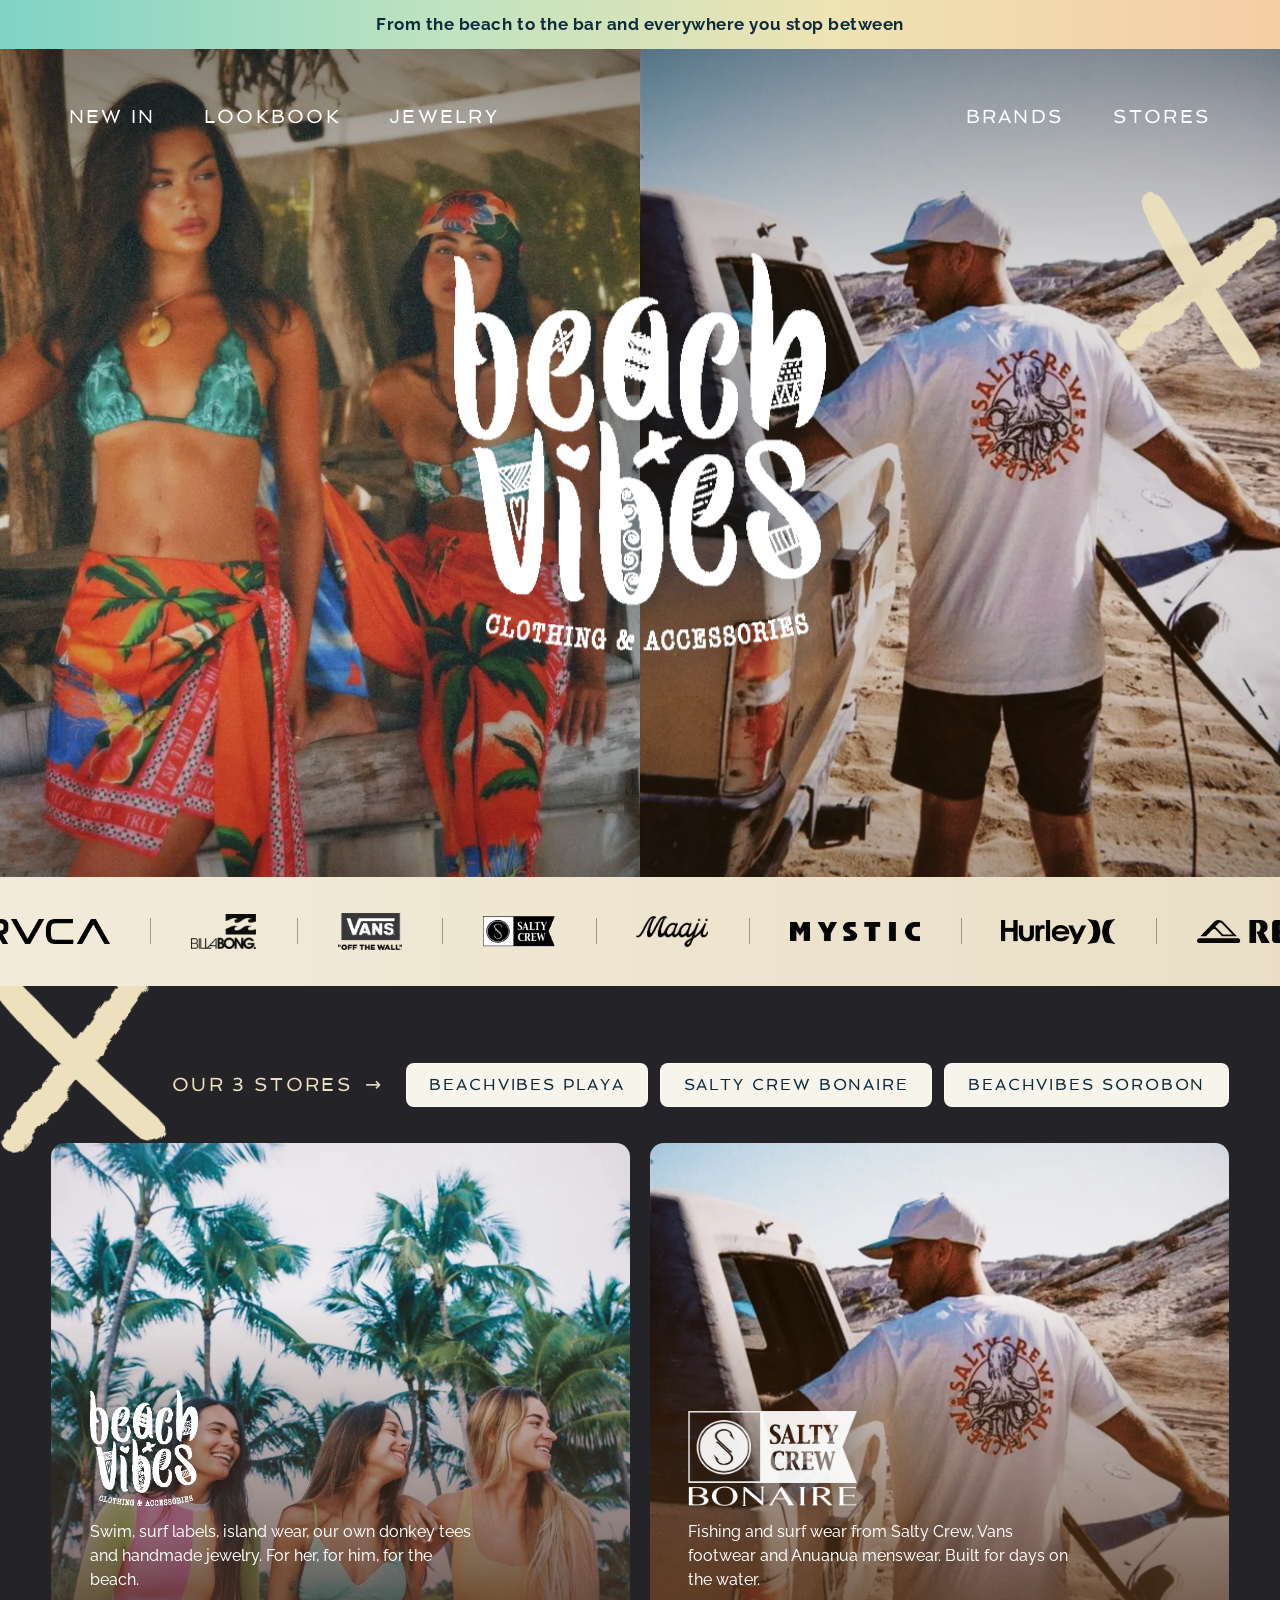
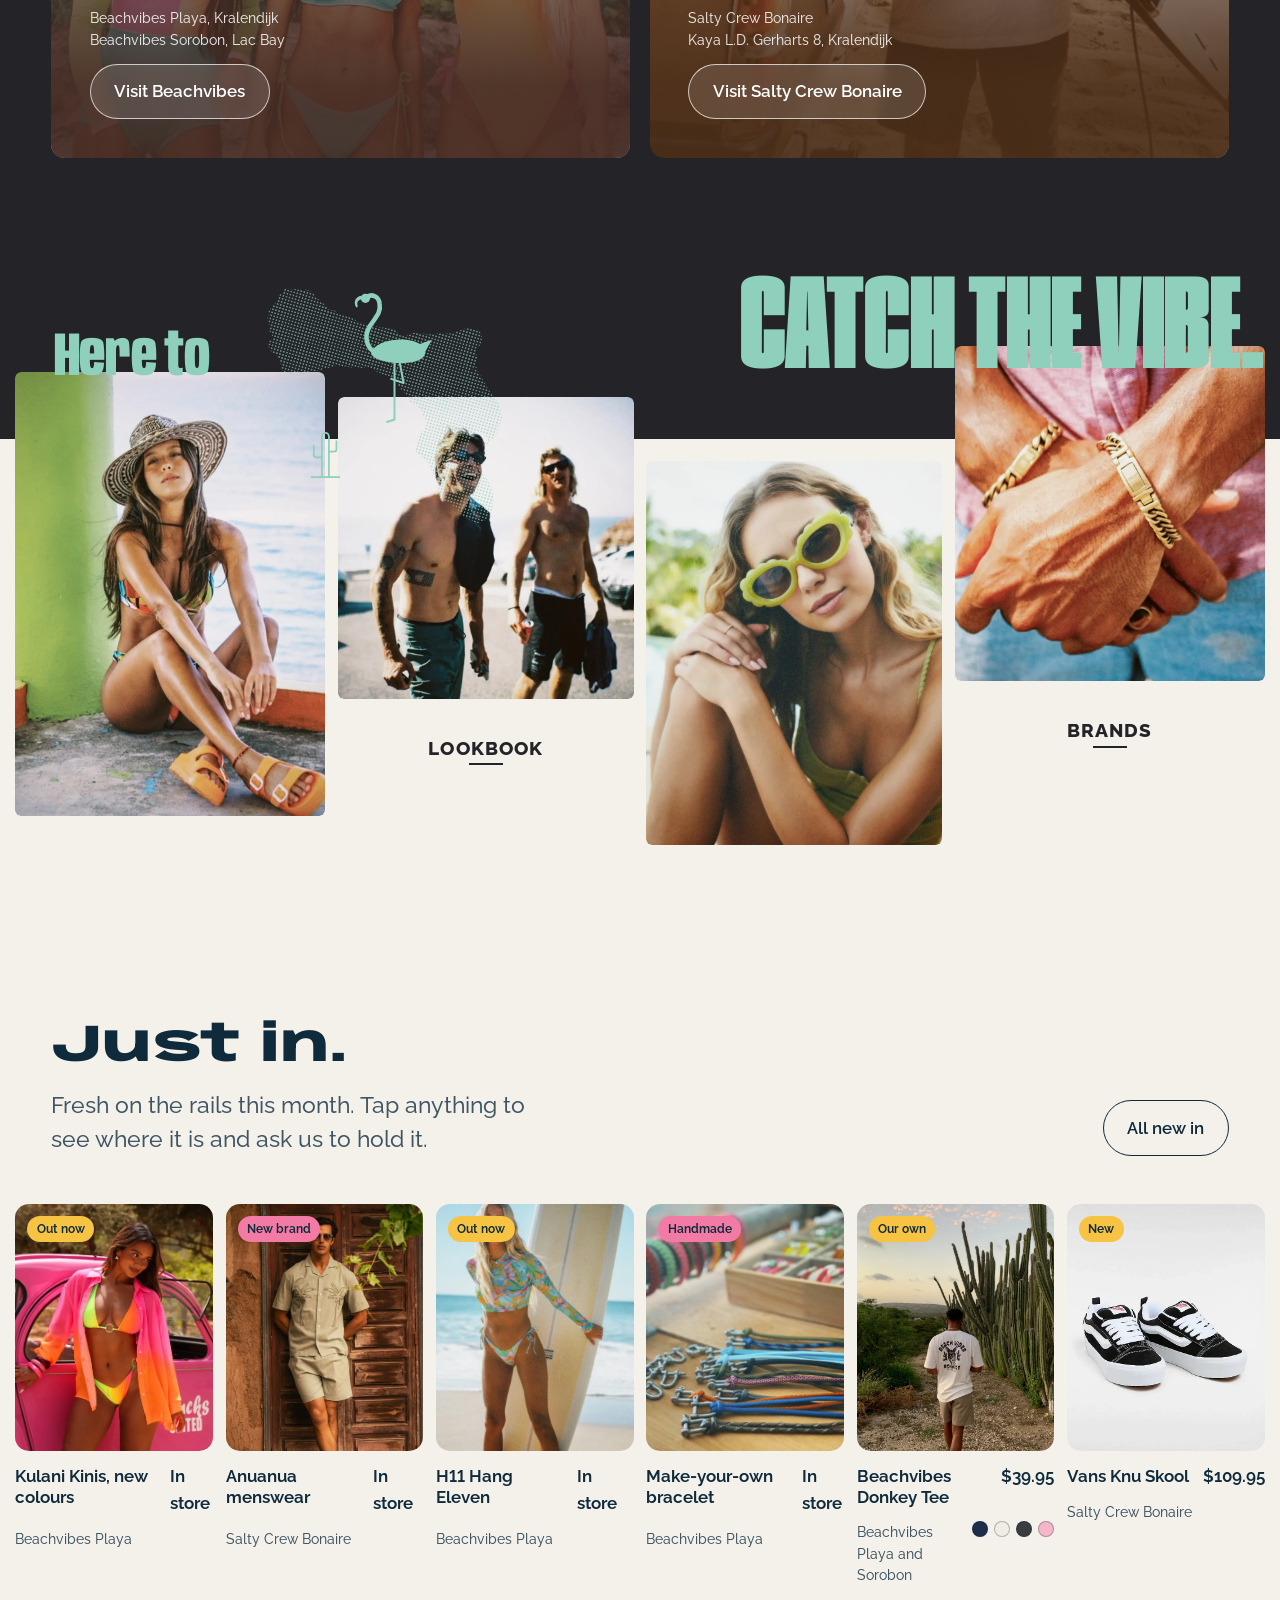
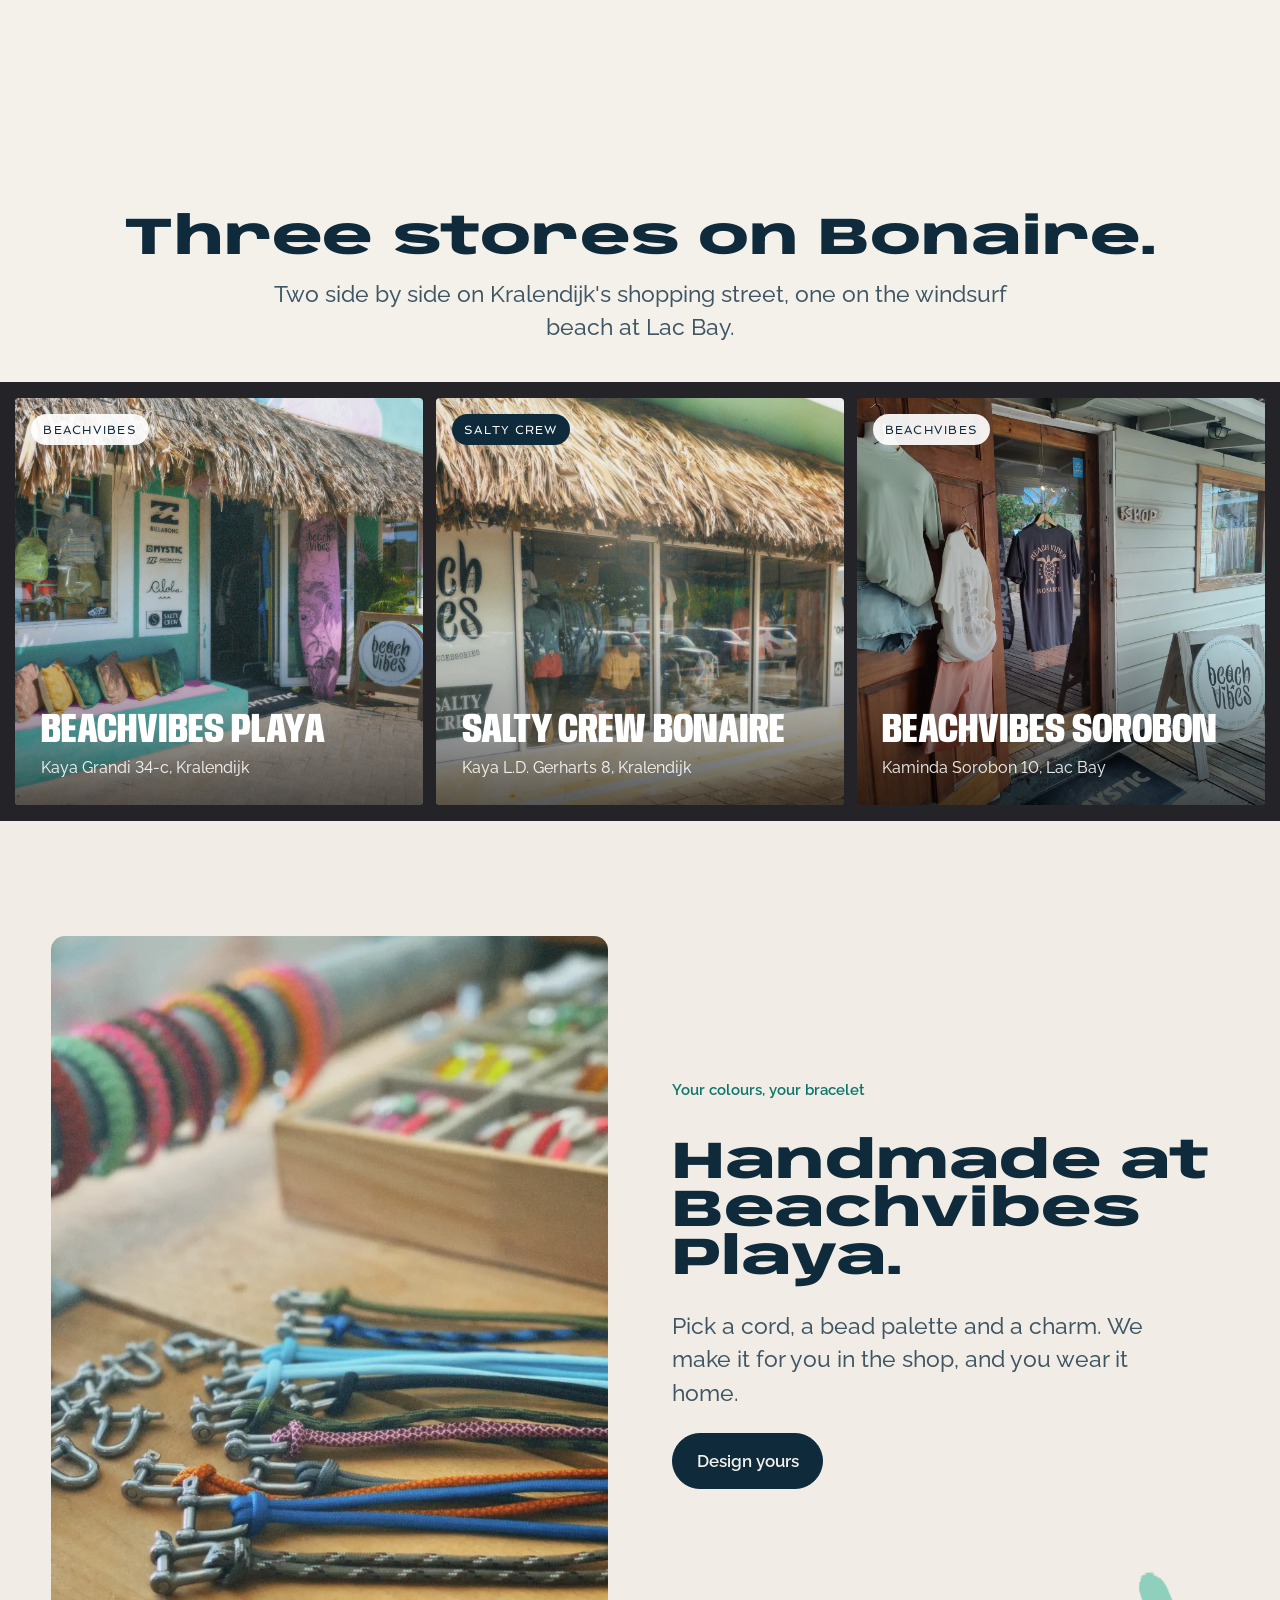
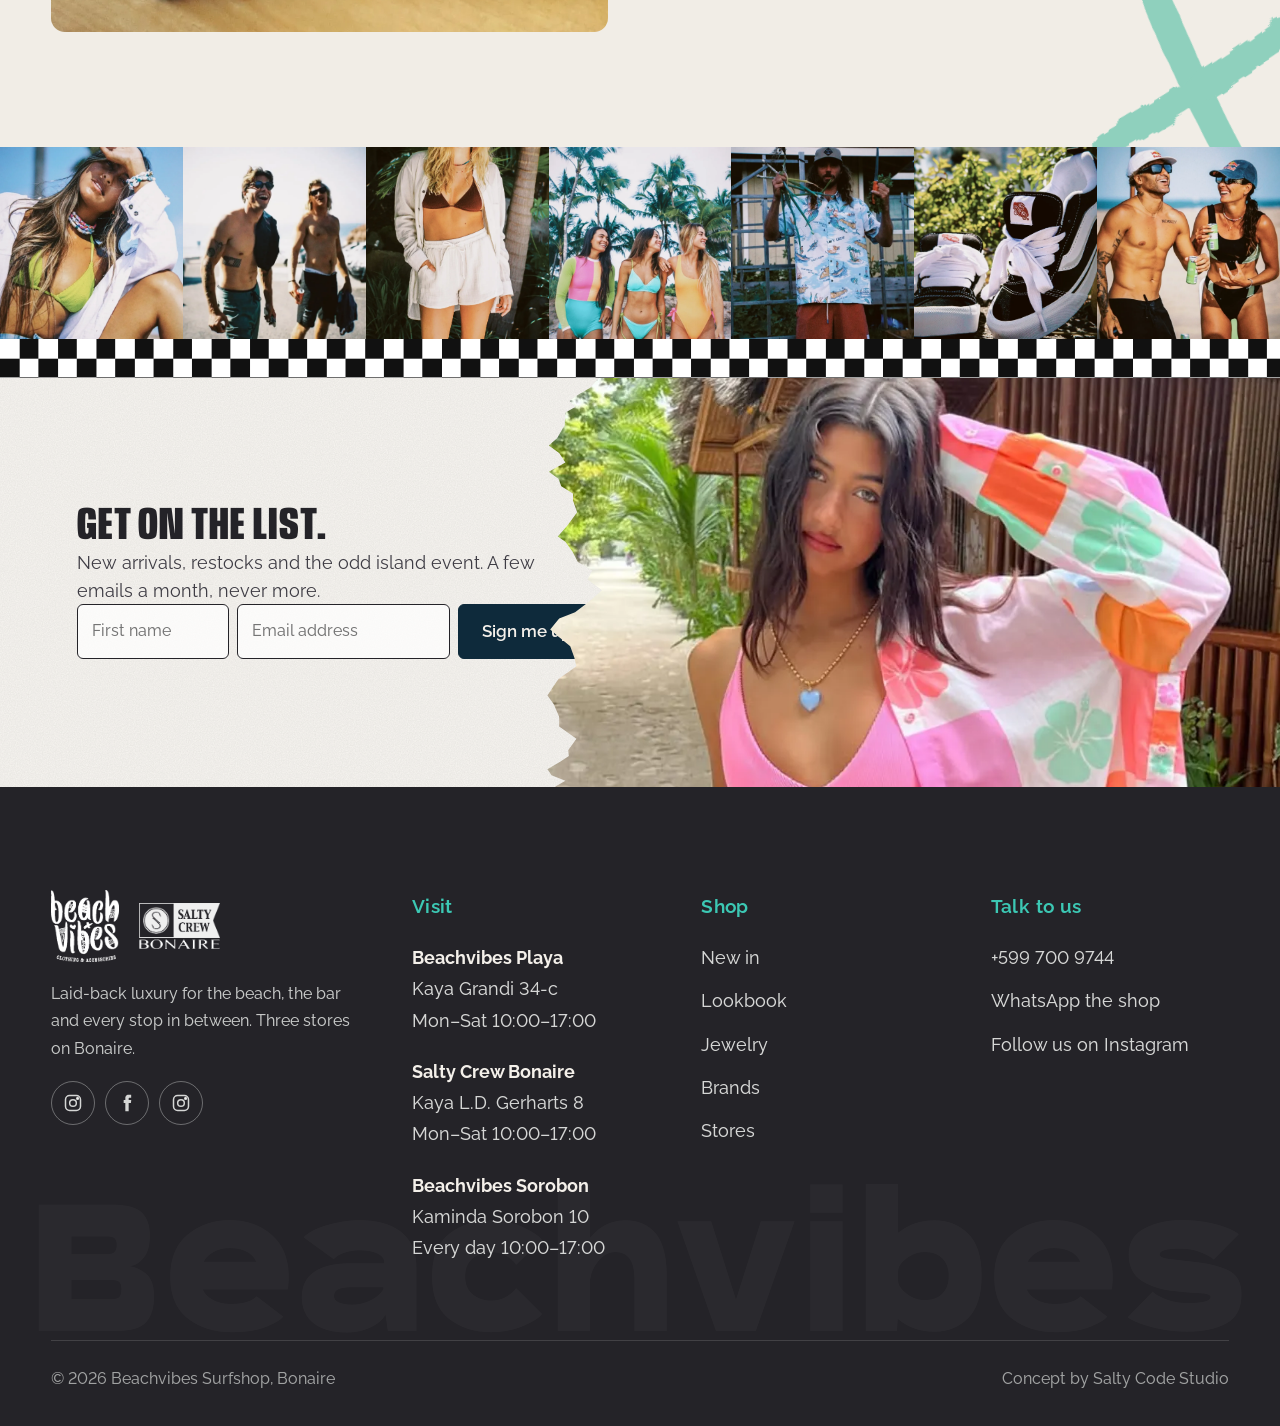
==== site/index.html @ 49b9a1e3 "Beachvibes Surfshop mockup site, brand logos and patterns Co-Authored-By: Claude Opus 5.5 <noreply@a" ====
<!doctype html>
<html lang="en">
<head>
<meta charset="utf-8">
<meta name="viewport" content="width=device-width, initial-scale=1">
<title>Beachvibes Surfshop | Bonaire</title>
<meta name="description" content="Surf, swim and island wear across three stores on Bonaire: Beachvibes Playa, Salty Crew Bonaire and Beachvibes Sorobon.">
<meta name="robots" content="noindex, nofollow">
<meta name="theme-color" content="#F4F6F3">
<meta property="og:title" content="Beachvibes Surfshop | Bonaire">
<meta property="og:description" content="Surf, swim and island wear across three stores on Bonaire: Beachvibes Playa, Salty Crew Bonaire and Beachvibes Sorobon.">
<meta property="og:image" content="img/store-playa.webp">
<link rel="icon" href="img/logo-bv-ink.png">
<link rel="preconnect" href="https://fonts.googleapis.com">
<link rel="preconnect" href="https://fonts.gstatic.com" crossorigin>
<link rel="stylesheet" href="https://fonts.googleapis.com/css2?family=Anybody:wdth,wght@50..150,400..900&family=Raleway:ital,wght@0,300..800;1,300..600&family=Spinnaker&display=swap">
<link rel="stylesheet" href="css/site.css?v=41">
<script src="js/site.js?v=16" defer></script>
</head>
<body data-page="index" class="has-hero">
<a class="skip" href="#main">Skip to content</a>
<p class="announce">From the beach to the bar and everywhere you stop between</p>
<header class="site-header">
  <div class="wrap header-grid">
    <nav class="nav nav--left" aria-label="Shop">
      <a href="new-in.html">New in</a><a href="lookbook.html">Lookbook</a><a href="jewelry.html">Jewelry</a>
    </nav>
    <a class="brand" href="index.html" aria-label="Beachvibes Surfshop, home"><img class="logo-ink" src="img/logo-bv-ink.png" alt="" width="60" height="64"><img class="logo-white" src="img/logo-bv-white.png" alt="" width="60" height="64"></a>
    <div class="header-right">
      <nav class="nav" aria-label="Visit">
        <a href="brands.html">Brands</a><a href="stores.html">Stores</a>
      </nav>
      <button class="menu-btn" aria-expanded="false" aria-controls="mobile-nav"><i></i><span>Menu</span></button>
    </div>
  </div>
</header>
<nav class="mobile-nav" id="mobile-nav" aria-label="Main">
  <a href="index.html" aria-current=page>Home</a>
  <a href="new-in.html">New in</a><a href="lookbook.html">Lookbook</a><a href="jewelry.html">Jewelry</a><a href="brands.html">Brands</a><a href="stores.html">Stores</a>
  <div class="mobile-meta">
    <span data-status="playa" data-prefix="Playa"><span data-status-text></span></span>
    <span data-status="salty" data-prefix="Salty Crew"><span data-status-text></span></span>
    <span data-status="sorobon" data-prefix="Sorobon"><span data-status-text></span></span>
  </div>
</nav>
<main id="main">

<section class="hero hero--full hero--duo">
  <div class="hero-duo" aria-hidden="true">
    <img src="img/lb-24.webp" alt="" width="1100" height="1375" fetchpriority="high" style="object-position:50% 30%">
    <img src="img/salty-truck.webp" alt="" width="1000" height="1333" fetchpriority="high" style="object-position:40% 35%">
  </div>
  <div class="hero-shade"></div>
  <svg class="brush-x bx-hero" viewBox="0 0 200 200" aria-hidden="true" focusable="false"><defs><filter id="roughbx-hero" x="-10%" y="-10%" width="120%" height="120%"><feTurbulence type="fractalNoise" baseFrequency=".045" numOctaves="3" seed="4"/><feDisplacementMap in="SourceGraphic" scale="9"/></filter></defs>
<g fill="currentColor" filter="url(#roughbx-hero)"><path d="M34 22c8-6 16-4 24 6 34 44 70 92 116 140 6 7 4 15-4 18-9 3-15-1-22-9C108 132 72 90 40 46c-6-9-12-18-6-24Z"/><path d="M172 30c7 5 6 13 0 20-38 42-78 84-124 128-7 6-15 7-20 0-4-6-1-12 6-18 44-44 84-86 118-126 6-7 13-9 20-4Z"/></g></svg>
  <div class="wrap hero-inner">
    <h1 class="sr-only">Beachvibes Surfshop and Salty Crew Bonaire, three stores on Bonaire</h1>
    <div class="hero-logo-slot" aria-hidden="true"><img class="hero-logo" src="img/logo-bv-white.png" alt="" width="359" height="383"></div>
  </div>
</section>
<div class="brand-band"><ul class="band-track" aria-label="Brands we carry"><li><a href="brands.html"><img src="img/brands/rvca.png" alt="RVCA" width="130" height="26" loading="lazy"></a></li><li><a href="brands.html"><img src="img/brands/billabong-stack.png" alt="Billabong" width="65" height="35" loading="lazy"></a></li><li><a href="brands.html"><img src="img/brands/vans.png" alt="Vans" width="64" height="36" loading="lazy"></a></li><li><a href="brands.html"><img src="img/brands/salty-crew.png" alt="Salty Crew" width="72" height="32" loading="lazy"></a></li><li><a href="brands.html"><img src="img/brands/maaji.png" alt="Maaji" width="72" height="32" loading="lazy"></a></li><li><a href="brands.html"><img src="img/brands/mystic.png" alt="Mystic" width="130" height="19" loading="lazy"></a></li><li><a href="brands.html"><img src="img/brands/hurley.png" alt="Hurley" width="114" height="26" loading="lazy"></a></li><li><a href="brands.html"><img src="img/brands/reef.png" alt="Reef" width="130" height="22" loading="lazy"></a></li><li><a href="brands.html"><img src="img/brands/protest.png" alt="Protest" width="34" height="50" loading="lazy"></a></li><li><a href="brands.html"><img src="img/brands/hang-eleven.png" alt="Hang Eleven" width="130" height="13" loading="lazy"></a></li><li><a href="brands.html"><img src="img/brands/its-now-cool.png" alt="It&#x27;s Now Cool" width="130" height="14" loading="lazy"></a></li><li><a href="brands.html"><img src="img/brands/bynouck-jewelry.png" alt="Bynouck Jewelry" width="130" height="15" loading="lazy"></a></li><li><a href="brands.html"><img src="img/brands/goorin.png" alt="Goorin" width="130" height="21" loading="lazy"></a></li><li><a href="brands.html" class="band-type">Bracha Jewelry</a></li><li><a href="brands.html"><img src="img/brands/lotus-and-luna.png" alt="Lotus and Luna" width="92" height="26" loading="lazy"></a></li><li><a href="brands.html"><img src="img/brands/corkcicle.png" alt="Corkcicle" width="130" height="19" loading="lazy"></a></li><li><a href="brands.html"><img src="img/brands/island-tribe.png" alt="Island Tribe" width="130" height="19" loading="lazy"></a></li><li><a href="brands.html"><img src="img/brands/phish-phaktory.png" alt="Phish Phaktory" width="48" height="48" loading="lazy"></a></li><li><a href="brands.html"><img src="img/brands/at-aloha-jewelry.png" alt="At Aloha Jewelry" width="82" height="28" loading="lazy"></a></li><li><a href="brands.html"><img src="img/brands/cus-boutique.png" alt="CUS Boutique" width="76" height="30" loading="lazy"></a></li><li><a href="brands.html" class="band-type">Lemonade The Brand</a></li><li><a href="brands.html" class="band-type">Haarlemmerbruin</a></li><li aria-hidden="true"><a tabindex="-1" href="brands.html"><img src="img/brands/rvca.png" alt="RVCA" width="130" height="26" loading="lazy"></a></li><li aria-hidden="true"><a tabindex="-1" href="brands.html"><img src="img/brands/billabong-stack.png" alt="Billabong" width="65" height="35" loading="lazy"></a></li><li aria-hidden="true"><a tabindex="-1" href="brands.html"><img src="img/brands/vans.png" alt="Vans" width="64" height="36" loading="lazy"></a></li><li aria-hidden="true"><a tabindex="-1" href="brands.html"><img src="img/brands/salty-crew.png" alt="Salty Crew" width="72" height="32" loading="lazy"></a></li><li aria-hidden="true"><a tabindex="-1" href="brands.html"><img src="img/brands/maaji.png" alt="Maaji" width="72" height="32" loading="lazy"></a></li><li aria-hidden="true"><a tabindex="-1" href="brands.html"><img src="img/brands/mystic.png" alt="Mystic" width="130" height="19" loading="lazy"></a></li><li aria-hidden="true"><a tabindex="-1" href="brands.html"><img src="img/brands/hurley.png" alt="Hurley" width="114" height="26" loading="lazy"></a></li><li aria-hidden="true"><a tabindex="-1" href="brands.html"><img src="img/brands/reef.png" alt="Reef" width="130" height="22" loading="lazy"></a></li><li aria-hidden="true"><a tabindex="-1" href="brands.html"><img src="img/brands/protest.png" alt="Protest" width="34" height="50" loading="lazy"></a></li><li aria-hidden="true"><a tabindex="-1" href="brands.html"><img src="img/brands/hang-eleven.png" alt="Hang Eleven" width="130" height="13" loading="lazy"></a></li><li aria-hidden="true"><a tabindex="-1" href="brands.html"><img src="img/brands/its-now-cool.png" alt="It&#x27;s Now Cool" width="130" height="14" loading="lazy"></a></li><li aria-hidden="true"><a tabindex="-1" href="brands.html"><img src="img/brands/bynouck-jewelry.png" alt="Bynouck Jewelry" width="130" height="15" loading="lazy"></a></li><li aria-hidden="true"><a tabindex="-1" href="brands.html"><img src="img/brands/goorin.png" alt="Goorin" width="130" height="21" loading="lazy"></a></li><li aria-hidden="true"><a tabindex="-1" href="brands.html" class="band-type">Bracha Jewelry</a></li><li aria-hidden="true"><a tabindex="-1" href="brands.html"><img src="img/brands/lotus-and-luna.png" alt="Lotus and Luna" width="92" height="26" loading="lazy"></a></li><li aria-hidden="true"><a tabindex="-1" href="brands.html"><img src="img/brands/corkcicle.png" alt="Corkcicle" width="130" height="19" loading="lazy"></a></li><li aria-hidden="true"><a tabindex="-1" href="brands.html"><img src="img/brands/island-tribe.png" alt="Island Tribe" width="130" height="19" loading="lazy"></a></li><li aria-hidden="true"><a tabindex="-1" href="brands.html"><img src="img/brands/phish-phaktory.png" alt="Phish Phaktory" width="48" height="48" loading="lazy"></a></li><li aria-hidden="true"><a tabindex="-1" href="brands.html"><img src="img/brands/at-aloha-jewelry.png" alt="At Aloha Jewelry" width="82" height="28" loading="lazy"></a></li><li aria-hidden="true"><a tabindex="-1" href="brands.html"><img src="img/brands/cus-boutique.png" alt="CUS Boutique" width="76" height="30" loading="lazy"></a></li><li aria-hidden="true"><a tabindex="-1" href="brands.html" class="band-type">Lemonade The Brand</a></li><li aria-hidden="true"><a tabindex="-1" href="brands.html" class="band-type">Haarlemmerbruin</a></li></ul></div>
<section class="dark-sec houses-dark" aria-labelledby="houses-h">
  <svg class="brush-x bx-dark" viewBox="0 0 200 200" aria-hidden="true" focusable="false"><defs><filter id="roughbx-dark" x="-10%" y="-10%" width="120%" height="120%"><feTurbulence type="fractalNoise" baseFrequency=".045" numOctaves="3" seed="4"/><feDisplacementMap in="SourceGraphic" scale="9"/></filter></defs>
<g fill="currentColor" filter="url(#roughbx-dark)"><path d="M34 22c8-6 16-4 24 6 34 44 70 92 116 140 6 7 4 15-4 18-9 3-15-1-22-9C108 132 72 90 40 46c-6-9-12-18-6-24Z"/><path d="M172 30c7 5 6 13 0 20-38 42-78 84-124 128-7 6-15 7-20 0-4-6-1-12 6-18 44-44 84-86 118-126 6-7 13-9 20-4Z"/></g></svg>
  <div class="wrap">
    <h2 id="houses-h" class="sr-only">Our stores: Beachvibes and Salty Crew Bonaire</h2>
    <div class="store-pills-row"><a class="pills-label" href="stores.html">Our 3 stores <span aria-hidden="true">→</span></a><ul class="store-pills" aria-label="Go to a store"><li><a class="pill" href="stores.html#playa">Beachvibes Playa</a></li><li><a class="pill" href="stores.html#salty">Salty Crew Bonaire</a></li><li><a class="pill" href="stores.html#sorobon">Beachvibes Sorobon</a></li></ul></div>
    <div class="houses">
      <a class="house" href="stores.html#playa" style="--deep:#442a22">
        <img class="house-bg" src="img/lb-20.webp" alt="" loading="lazy">
        <div class="house-body">
          <img class="house-logo" src="img/logo-bv-white.png" alt="Beachvibes" width="120" height="128" loading="lazy">
          <p>Swim, surf labels, island wear, our own donkey tees and handmade jewelry. For her, for him, for the beach.</p>
          <p class="house-where">Beachvibes Playa, Kralendijk<br>Beachvibes Sorobon, Lac Bay</p>
          <span class="btn btn--glass">Visit Beachvibes</span>
        </div>
      </a>
      <a class="house" href="stores.html#salty" style="--deep:#4b2f1a">
        <img class="house-bg" src="img/salty-truck.webp" alt="" loading="lazy">
        <div class="house-body">
          <img class="house-logo house-logo--wide" src="img/logo-salty-white.png" alt="Salty Crew" width="200" height="113" loading="lazy">
          <p>Fishing and surf wear from Salty Crew, Vans footwear and Anuanua menswear. Built for days on the water.</p>
          <p class="house-where">Salty Crew Bonaire<br>Kaya L.D. Gerharts 8, Kralendijk</p>
          <span class="btn btn--glass">Visit Salty Crew Bonaire</span>
        </div>
      </a>
    </div>
  </div>
</section>
<section class="vibe" aria-labelledby="vibe-h">
  <div class="wrap vibe-wrap">
    <div class="vibe-art" aria-hidden="true"><svg class="halftone-island" viewBox="-10 -10 620 802" aria-hidden="true" focusable="false"><defs>
<pattern id="dots" width="9" height="9" patternUnits="userSpaceOnUse" patternTransform="rotate(30)"><circle cx="4.5" cy="4.5" r="2.3" fill="currentColor"/></pattern>
<clipPath id="isl"><path d="M0.0,145.1L4.0,161.7L20.4,182.8L23.6,200.0L21.6,216.0L25.5,230.6L32.6,237.1L67.1,250.0L174.3,248.9L191.1,256.3L202.8,256.7L214.2,263.8L224.7,263.8L248.0,274.1L262.3,275.3L299.6,305.7L319.5,317.7L327.9,328.7L333.2,346.9L354.2,387.6L355.8,404.3L359.5,405.8L362.9,400.7L364.4,404.2L359.7,407.2L370.7,414.8L376.1,423.1L385.6,457.0L384.9,472.6L379.0,480.7L386.6,475.7L385.1,479.1L387.6,480.5L376.8,482.1L362.7,494.1L335.0,539.5L358.6,573.4L363.9,589.6L374.9,643.4L369.7,687.0L374.2,696.2L393.9,707.7L406.4,722.3L422.4,755.1L443.6,768.8L455.1,782.0L480.2,777.9L496.0,769.3L507.5,752.2L519.6,724.2L520.4,686.2L504.1,639.0L503.0,614.9L505.7,602.8L498.2,608.6L489.9,590.4L482.8,598.5L476.8,597.2L473.4,592.3L474.2,576.4L479.8,572.1L481.5,560.2L491.3,557.0L494.7,546.4L513.3,527.7L518.5,527.3L530.8,534.4L545.2,553.0L542.9,563.8L539.6,565.7L535.6,562.9L532.4,569.2L528.1,564.3L528.7,569.8L536.7,570.0L544.9,566.4L570.1,548.5L598.5,504.4L600.0,480.3L597.1,461.7L578.9,417.3L569.6,382.5L567.0,377.7L561.5,377.7L567.2,375.3L562.8,358.7L559.5,355.1L551.9,354.7L538.9,362.1L545.1,352.0L562.4,351.6L562.7,340.3L572.4,321.9L569.6,310.5L577.6,297.3L590.0,288.6L598.3,271.1L595.4,247.6L564.9,235.1L560.7,236.5L560.7,234.0L514.8,238.0L489.6,230.3L457.9,226.9L417.2,211.0L405.5,209.9L384.9,214.2L375.2,210.2L359.5,185.8L324.0,172.5L296.0,157.4L292.3,160.7L292.7,156.1L268.5,142.8L249.6,124.9L218.9,107.9L208.6,93.9L193.4,88.4L188.1,74.4L185.6,71.0L182.1,72.0L184.4,68.7L166.9,45.0L163.8,32.3L153.0,21.7L141.2,16.0L139.0,19.8L138.3,16.7L89.5,0.0L81.0,1.7L75.1,10.5L64.9,14.8L60.1,24.1L51.2,29.3L48.3,35.2L40.7,37.6L25.1,52.0L24.3,59.8L16.2,71.8L18.3,88.1L13.2,103.3L18.9,116.0L19.3,129.6L7.1,134.1L0.0,145.1Z"/></clipPath></defs><rect x="-10" y="-10" width="620" height="802" fill="url(#dots)" clip-path="url(#isl)"/></svg><svg class="flamingo" viewBox="0 0 110 170" aria-hidden="true" focusable="false"><g fill="currentColor" stroke="currentColor" stroke-linecap="round" stroke-linejoin="round">
<path stroke="none" d="M36 78c10-14 44-16 58-6 9 6 6 17-7 20-16 4-36 2-48-4-5-3-6-6-3-10Z"/><path stroke="none" d="M90 72l17-6-8 14Z"/>
<path fill="none" stroke-width="5.5" d="M40 82c-12-6-15-20-8-32 7-11 14-16 12-28-1-9-10-12-16-7"/>
<circle stroke="none" cx="27" cy="16" r="5.6"/><path stroke="none" d="M22 13c-7 1-10 8-6 14l2-1c-2-5 0-8 5-9Z"/>
<path fill="none" stroke-width="2.4" d="M62 92v70M62 162l-9 3"/><path fill="none" stroke-width="2.4" d="M68 92l5 26-15-5"/></g></svg><svg class="cactus" viewBox="0 0 60 90" aria-hidden="true" focusable="false"><path fill="none" stroke="currentColor" stroke-width="3" stroke-linecap="round" stroke-linejoin="round" d="M24 88V18a6 6 0 0 1 12 0v70M24 54H14a4 4 0 0 1-4-4V34M36 44h9a4 4 0 0 0 4-4V26M6 88h48"/></svg></div>
    <h2 id="vibe-h" class="vibe-title"><span class="vibe-small">Here to</span> <span class="vibe-big">Catch the vibe.</span></h2>
    <div class="vibe-grid">
      <figure class="vc vc1"><img src="img/lb-02.webp" alt="Woman in a straw hat and bikini sitting on a sea wall" loading="lazy"><figcaption class="vc-brand">Goorin</figcaption></figure>
      <div class="vc vc2"><figure><img src="img/salty-boys.webp" alt="Two friends laughing after a surf" loading="lazy"><figcaption class="vc-brand">Salty Crew</figcaption></figure><a class="vibe-link" href="lookbook.html">Lookbook</a></div>
      <figure class="vc vc3"><img src="img/lb-27.webp" alt="Woman in yellow sunglasses" loading="lazy"><figcaption class="vc-brand">Beachvibes</figcaption></figure>
      <div class="vc vc4"><figure><img src="img/jw-cuban.webp" alt="Hands wearing gold chain bracelets and rings" loading="lazy"><figcaption class="vc-brand">Bynouck Jewelry</figcaption></figure><a class="vibe-link" href="brands.html">Brands</a></div>
    </div>
  </div>
</section>
<section class="section justin" aria-labelledby="new-h">
  <div class="wrap">
    <div class="section-head">
      <div><h2 id="new-h" class="display h2">Just in.</h2><p class="lede">Fresh on the rails this month. Tap anything to see where it is and ask us to hold it.</p></div>
      <div class="rail-controls"><a class="btn btn--ghost" href="new-in.html">All new in</a></div>
    </div>
  </div>
  <div class="justin-grid"><article class="product" data-cat="swim">
  <button class="product-open" data-product='{&quot;name&quot;: &quot;Kulani Kinis, new colours&quot;, &quot;brand&quot;: &quot;Kulani Kinis&quot;, &quot;price&quot;: &quot;&quot;, &quot;where&quot;: &quot;Beachvibes Playa&quot;, &quot;whereShort&quot;: &quot;Beachvibes Playa&quot;, &quot;img&quot;: &quot;img/lb-30.webp&quot;, &quot;alt&quot;: &quot;Woman in a neon pink and yellow bikini and shirt leaning on a pink car&quot;, &quot;packshot&quot;: false, &quot;colors&quot;: [], &quot;note&quot;: &quot;The new colourways just landed. Ask in store for sizes.&quot;}' aria-label="Quick view: Kulani Kinis, new colours">
    <div class="product-media"><span class="product-tag">Out now</span><img src="img/lb-30.webp" alt="Woman in a neon pink and yellow bikini and shirt leaning on a pink car" loading="lazy" width="640" height="800"></div>
  </button>
  <div class="product-row"><h3>Kulani Kinis, new colours</h3><span class="price">In store</span></div>
  <div class="product-row"><p class="where">Beachvibes Playa</p></div>
</article><article class="product" data-cat="tees">
  <button class="product-open" data-product='{&quot;name&quot;: &quot;Anuanua menswear&quot;, &quot;brand&quot;: &quot;Anuanua&quot;, &quot;price&quot;: &quot;&quot;, &quot;where&quot;: &quot;Salty Crew Bonaire&quot;, &quot;whereShort&quot;: &quot;Salty Crew Bonaire&quot;, &quot;img&quot;: &quot;img/lb-14.webp&quot;, &quot;alt&quot;: &quot;Man in a khaki short-sleeve shirt and shorts leaning in a wooden doorway&quot;, &quot;packshot&quot;: false, &quot;colors&quot;: [], &quot;note&quot;: &quot;A new label on the island, only at Salty Crew Bonaire.&quot;}' aria-label="Quick view: Anuanua menswear">
    <div class="product-media"><span class="product-tag product-tag--new-brand">New brand</span><img src="img/lb-14.webp" alt="Man in a khaki short-sleeve shirt and shorts leaning in a wooden doorway" loading="lazy" width="640" height="800"></div>
  </button>
  <div class="product-row"><h3>Anuanua menswear</h3><span class="price">In store</span></div>
  <div class="product-row"><p class="where">Salty Crew Bonaire</p></div>
</article><article class="product" data-cat="swim tees">
  <button class="product-open" data-product='{&quot;name&quot;: &quot;H11 Hang Eleven&quot;, &quot;brand&quot;: &quot;Hang Eleven&quot;, &quot;price&quot;: &quot;&quot;, &quot;where&quot;: &quot;Beachvibes Playa&quot;, &quot;whereShort&quot;: &quot;Beachvibes Playa&quot;, &quot;img&quot;: &quot;img/lb-08.webp&quot;, &quot;alt&quot;: &quot;Woman holding a surfboard on the beach in a printed long-sleeve swim top&quot;, &quot;packshot&quot;: false, &quot;colors&quot;: [], &quot;note&quot;: &quot;&quot;}' aria-label="Quick view: H11 Hang Eleven">
    <div class="product-media"><span class="product-tag">Out now</span><img src="img/lb-08.webp" alt="Woman holding a surfboard on the beach in a printed long-sleeve swim top" loading="lazy" width="640" height="800"></div>
  </button>
  <div class="product-row"><h3>H11 Hang Eleven</h3><span class="price">In store</span></div>
  <div class="product-row"><p class="where">Beachvibes Playa</p></div>
</article><article class="product" data-cat="jewelry">
  <button class="product-open" data-product='{&quot;name&quot;: &quot;Make-your-own bracelet&quot;, &quot;brand&quot;: &quot;Beachvibes&quot;, &quot;price&quot;: &quot;&quot;, &quot;where&quot;: &quot;Beachvibes Playa&quot;, &quot;whereShort&quot;: &quot;Beachvibes Playa&quot;, &quot;img&quot;: &quot;img/jw-bracelets.webp&quot;, &quot;alt&quot;: &quot;Handmade cord bracelets in many colours on a wooden counter&quot;, &quot;packshot&quot;: false, &quot;colors&quot;: [], &quot;note&quot;: &quot;Choose your colours and style and we make it for you. Design one on the jewelry page.&quot;}' aria-label="Quick view: Make-your-own bracelet">
    <div class="product-media"><span class="product-tag product-tag--new-brand">Handmade</span><img src="img/jw-bracelets.webp" alt="Handmade cord bracelets in many colours on a wooden counter" loading="lazy" width="640" height="800"></div>
  </button>
  <div class="product-row"><h3>Make-your-own bracelet</h3><span class="price">In store</span></div>
  <div class="product-row"><p class="where">Beachvibes Playa</p></div>
</article><article class="product" data-cat="tees">
  <button class="product-open" data-product='{&quot;name&quot;: &quot;Beachvibes Donkey Tee&quot;, &quot;brand&quot;: &quot;Beachvibes&quot;, &quot;price&quot;: &quot;$39.95&quot;, &quot;where&quot;: &quot;Beachvibes Playa and Sorobon&quot;, &quot;whereShort&quot;: &quot;Beachvibes Playa&quot;, &quot;img&quot;: &quot;img/hero-cacti.webp&quot;, &quot;alt&quot;: &quot;Man walking between cacti wearing the white Beachvibes donkey tee, seen from the back&quot;, &quot;packshot&quot;: false, &quot;colors&quot;: [[&quot;Navy&quot;, &quot;#1E2E4A&quot;], [&quot;Off-white&quot;, &quot;#F1EDE3&quot;], [&quot;Charcoal&quot;, &quot;#3A3D40&quot;], [&quot;Pink&quot;, &quot;#F4B6C8&quot;]], &quot;note&quot;: &quot;Our own design, printed with the Bonaire donkey on the back.&quot;}' aria-label="Quick view: Beachvibes Donkey Tee">
    <div class="product-media"><span class="product-tag">Our own</span><img src="img/hero-cacti.webp" alt="Man walking between cacti wearing the white Beachvibes donkey tee, seen from the back" loading="lazy" width="640" height="800"></div>
  </button>
  <div class="product-row"><h3>Beachvibes Donkey Tee</h3><span class="price">$39.95</span></div>
  <div class="product-row"><p class="where">Beachvibes Playa and Sorobon</p><ul class="swatches" aria-label="4 colours"><li style="background:#1E2E4A" title="Navy"></li><li style="background:#F1EDE3" title="Off-white"></li><li style="background:#3A3D40" title="Charcoal"></li><li style="background:#F4B6C8" title="Pink"></li></ul></div>
</article><article class="product" data-cat="footwear">
  <button class="product-open" data-product='{&quot;name&quot;: &quot;Vans Knu Skool&quot;, &quot;brand&quot;: &quot;Vans&quot;, &quot;price&quot;: &quot;$109.95&quot;, &quot;where&quot;: &quot;Salty Crew Bonaire&quot;, &quot;whereShort&quot;: &quot;Salty Crew Bonaire&quot;, &quot;img&quot;: &quot;img/vans-knu-skool.webp&quot;, &quot;alt&quot;: &quot;Vans Knu Skool sneaker in black and white&quot;, &quot;packshot&quot;: true, &quot;colors&quot;: [], &quot;note&quot;: &quot;&quot;}' aria-label="Quick view: Vans Knu Skool">
    <div class="product-media is-packshot"><span class="product-tag">New</span><img src="img/vans-knu-skool.webp" alt="Vans Knu Skool sneaker in black and white" loading="lazy" width="640" height="800"></div>
  </button>
  <div class="product-row"><h3>Vans Knu Skool</h3><span class="price">$109.95</span></div>
  <div class="product-row"><p class="where">Salty Crew Bonaire</p></div>
</article></div>
</section>
<section class="stores3" aria-labelledby="stores3-h">
  <div class="stores3-head"><div class="wrap"><h2 id="stores3-h" class="display h2">Three stores on Bonaire.</h2><p class="lede">Two side by side on Kralendijk's shopping street, one on the windsurf beach at Lac Bay.</p></div></div>
  <div class="stores3-body"><ul class="shops"><li class="shop" data-store="playa"><a href="stores.html#playa">
  <img src="img/store-playa.webp" alt="Beachvibes Playa: thatched roof, turquoise bench and beach bags by the door" loading="lazy" width="900" height="900">
  <span class="shop-label">Beachvibes</span>
  <span class="shop-body"><span class="shop-name">Beachvibes Playa</span><span class="shop-addr">Kaya Grandi 34-c, Kralendijk</span></span>
</a></li><li class="shop" data-store="salty"><a href="stores.html#salty">
  <img src="img/store-front.webp" alt="Shop window with Beachvibes and Salty Crew signs under a thatched roof" loading="lazy" width="900" height="900">
  <span class="shop-label">Salty Crew</span>
  <span class="shop-body"><span class="shop-name">Salty Crew Bonaire</span><span class="shop-addr">Kaya L.D. Gerharts 8, Kralendijk</span></span>
</a></li><li class="shop" data-store="sorobon"><a href="stores.html#sorobon">
  <img src="img/store-sorobon.webp" alt="Tees hanging at the door of the wooden Sorobon beach shop" loading="lazy" width="900" height="900">
  <span class="shop-label">Beachvibes</span>
  <span class="shop-body"><span class="shop-name">Beachvibes Sorobon</span><span class="shop-addr">Kaminda Sorobon 10, Lac Bay</span></span>
</a></li></ul></div>
</section>
<section class="section bracelet-sec" aria-labelledby="jw-h">
  <svg class="brush-x bx-mint" viewBox="0 0 200 200" aria-hidden="true" focusable="false"><defs><filter id="roughbx-mint" x="-10%" y="-10%" width="120%" height="120%"><feTurbulence type="fractalNoise" baseFrequency=".045" numOctaves="3" seed="4"/><feDisplacementMap in="SourceGraphic" scale="9"/></filter></defs>
<g fill="currentColor" filter="url(#roughbx-mint)"><path d="M34 22c8-6 16-4 24 6 34 44 70 92 116 140 6 7 4 15-4 18-9 3-15-1-22-9C108 132 72 90 40 46c-6-9-12-18-6-24Z"/><path d="M172 30c7 5 6 13 0 20-38 42-78 84-124 128-7 6-15 7-20 0-4-6-1-12 6-18 44-44 84-86 118-126 6-7 13-9 20-4Z"/></g></svg>
  <div class="wrap split">
    <div class="split-media"><img src="img/jw-bracelets.webp" alt="Rows of handmade cord bracelets in bright colours on a wooden counter" loading="lazy" width="1000" height="1328"></div>
    <div class="split-body">
      <p class="kicker">Your colours, your bracelet</p>
      <h2 id="jw-h" class="display h2">Handmade at Beachvibes Playa.</h2>
      <p class="lede">Pick a cord, a bead palette and a charm. We make it for you in the shop, and you wear it home.</p>
      <a class="btn" href="jewelry.html">Design yours</a>
    </div>
  </div>
</section>
<section class="photo-strip" aria-label="From the lookbook">
  <ul><li><a href="lookbook.html"><img src="img/lb-10.webp" alt="Woman in a lime bikini and white shirt" loading="lazy"></a></li><li><a href="lookbook.html"><img src="img/salty-boys.webp" alt="Two friends laughing after a surf" loading="lazy"></a></li><li><a href="lookbook.html"><img src="img/lb-07.webp" alt="Woman in a white linen shirt and shorts" loading="lazy"></a></li><li><a href="lookbook.html"><img src="img/lb-20.webp" alt="Three women in colour-block swimwear under palm trees" loading="lazy"></a></li><li><a href="lookbook.html"><img src="img/salty-shirt.webp" alt="Man in a fish-print shirt" loading="lazy"></a></li><li><a href="lookbook.html"><img src="img/vans-knu-close.webp" alt="Vans Knu Skool sneakers up close" loading="lazy"></a></li><li><a href="lookbook.html"><img src="img/lb-11.webp" alt="Couple laughing on the beach with drinks" loading="lazy"></a></li></ul>
</section>
<div class="checker" aria-hidden="true"></div>
<section class="paper-panel" aria-labelledby="signup-h">
  <img src="img/lb-18.webp" alt="Woman in a pink swimsuit and patchwork flower shirt on a sandy garden path" loading="lazy">
  <div class="paper" style="clip-path:polygon(0 0,86.7% 0.0%,85.4% 2.5%,83.4% 4.4%,82.4% 5.7%,83.3% 7.1%,81.8% 8.5%,81.7% 11.6%,80.6% 14.8%,79.4% 16.6%,80.9% 18.4%,81.8% 20.7%,79.4% 23.0%,80.8% 24.7%,81.2% 26.5%,82.9% 28.3%,82.9% 30.0%,83.5% 32.9%,82.1% 36.1%,80.7% 38.8%,81.8% 40.1%,82.8% 42.4%,83.6% 45.0%,85.7% 47.1%,85.0% 49.3%,87.1% 51.9%,85.2% 54.7%,83.2% 57.3%,80.9% 58.8%,79.6% 61.5%,81.0% 63.5%,82.5% 65.6%,83.1% 68.4%,83.4% 70.5%,80.8% 73.6%,80.1% 75.3%,79.2% 77.6%,80.1% 79.7%,80.9% 82.8%,80.9% 85.2%,83.4% 88.2%,82.2% 91.0%,82.3% 92.4%,81.1% 93.7%,79.2% 95.6%,79.8% 97.1%,81.8% 98.4%,80.3% 99.9%,80.6% 100%,0 100%)"><div class="paper-inner">
    <h2 id="signup-h" class="paper-h">Get on the list.</h2>
    <p class="paper-sub">New arrivals, restocks and the odd island event. A few emails a month, never more.</p>
    <form class="paper-form" id="signup" data-signup novalidate>
      <label class="sr-only" for="f-first">First name</label><input id="f-first" name="first" placeholder="First name" autocomplete="given-name">
      <label class="sr-only" for="f-email">Email</label><input id="f-email" name="email" type="email" placeholder="Email address" autocomplete="email" required aria-describedby="f-email-err">
      <button class="btn" type="submit">Sign me up</button>
      <span class="error" id="f-email-err" data-email-error hidden></span>
    </form>
  </div></div>
</section>
<dialog id="quickview" aria-labelledby="qv-title">
  <button class="icon-btn qv-close" data-close aria-label="Close"><svg viewBox="0 0 24 24" fill="none" stroke="currentColor" stroke-width="2" stroke-linecap="round" aria-hidden="true"><path d="M6 6l12 12M18 6L6 18"/></svg></button>
  <div class="qv">
    <div class="qv-media"><img src="" alt=""></div>
    <div class="qv-body">
      <h2 id="qv-title">Product</h2>
      <p data-qv-note class="muted" style="margin:0"></p>
      <dl><dt>Brand</dt><dd data-qv-brand></dd><dt>Price</dt><dd data-qv-price></dd><dt>Find it at</dt><dd data-qv-where></dd></dl>
      <fieldset class="opt-group" data-qv-opts hidden></fieldset>
      <a class="btn btn--wa" data-qv-wa href="#" target="_blank" rel="noopener"><svg viewBox="0 0 24 24" fill="currentColor" aria-hidden="true"><path d="M12 2a10 10 0 0 0-8.6 15.1L2 22l5-1.3A10 10 0 1 0 12 2Zm0 18.2a8.2 8.2 0 0 1-4.2-1.1l-.3-.2-3 .8.8-2.9-.2-.3A8.2 8.2 0 1 1 12 20.2Zm4.5-6.1c-.2-.1-1.5-.7-1.7-.8-.2-.1-.4-.1-.6.1l-.8 1c-.1.2-.3.2-.5.1a6.7 6.7 0 0 1-3.3-2.9c-.3-.4.3-.4.7-1.3.1-.2 0-.3 0-.4l-.8-1.8c-.2-.5-.4-.4-.6-.4h-.5a1 1 0 0 0-.7.3 3 3 0 0 0-.9 2.2 5.2 5.2 0 0 0 1.1 2.7 11.8 11.8 0 0 0 4.5 4c1.7.7 2.3.8 3.2.6.5-.1 1.5-.6 1.7-1.2.2-.6.2-1.1.2-1.2-.1-.1-.3-.2-.5-.3Z"/></svg>Ask us to put it aside</a>
      <p class="small muted" style="margin:0">We don't ship online. Message the store on WhatsApp and we'll keep it at the counter for you.</p>
    </div>
  </div>
</dialog>
</main>
<div class="checker" aria-hidden="true"></div>
<footer class="site-footer">
<svg class="footer-big" viewBox="0 0 1000 132" aria-hidden="true" focusable="false"><text x="12" y="118" textLength="976" lengthAdjust="spacingAndGlyphs">Beachvibes</text></svg>
  <div class="wrap">
    <div class="footer-top">
      <div>
        <div class="footer-logos"><img src="img/logo-bv-white.png" alt="Beachvibes clothing and accessories" width="68" height="72"><img src="img/logo-salty-white.png" alt="Salty Crew Bonaire" width="82" height="46"></div>
        <p class="muted small" style="margin-top:18px;max-width:30ch">Laid-back luxury for the beach, the bar and every stop in between. Three stores on Bonaire.</p>
        <div class="socials">
          <a href="http://instagram.com/BEACHVIBESSURFSHOP" aria-label="Beachvibes on Instagram"><svg viewBox="0 0 24 24" fill="none" stroke="currentColor" stroke-width="1.8" aria-hidden="true"><rect x="3" y="3" width="18" height="18" rx="5"/><circle cx="12" cy="12" r="4"/><circle cx="17.5" cy="6.5" r="1" fill="currentColor"/></svg></a>
          <a href="http://www.facebook.com/BEACHVIBESSURFSHOP" aria-label="Beachvibes on Facebook"><svg viewBox="0 0 24 24" fill="currentColor" aria-hidden="true"><path d="M14 8.5V6.8c0-.8.5-1 .9-1H17V2.1L14 2c-3.3 0-4 2.4-4 4v2.5H8V12h2v10h4V12h2.7l.4-3.5H14Z"/></svg></a>
          <a href="http://instagram.com/SALTYCREWBONAIRE" aria-label="Salty Crew Bonaire on Instagram"><svg viewBox="0 0 24 24" fill="none" stroke="currentColor" stroke-width="1.8" aria-hidden="true"><rect x="3" y="3" width="18" height="18" rx="5"/><circle cx="12" cy="12" r="4"/><circle cx="17.5" cy="6.5" r="1" fill="currentColor"/></svg></a>
        </div>
      </div>
      <div><h2>Visit</h2><address><div><strong>Beachvibes Playa</strong>Kaya Grandi 34-c<br>Mon–Sat 10:00–17:00</div><div><strong>Salty Crew Bonaire</strong>Kaya L.D. Gerharts 8<br>Mon–Sat 10:00–17:00</div><div><strong>Beachvibes Sorobon</strong>Kaminda Sorobon 10<br>Every day 10:00–17:00</div></address></div>
      <div><h2>Shop</h2><ul><li><a href="new-in.html">New in</a></li><li><a href="lookbook.html">Lookbook</a></li><li><a href="jewelry.html">Jewelry</a></li><li><a href="brands.html">Brands</a></li><li><a href="stores.html">Stores</a></li></ul></div>
      <div><h2>Talk to us</h2><ul>
        <li><a href="tel:+5997009744">+599 700 9744</a></li>
        <li><a href="https://wa.me/5997009744">WhatsApp the shop</a></li>
        <li><a href="http://instagram.com/BEACHVIBESSURFSHOP">Follow us on Instagram</a></li>
      </ul></div>
    </div>
    <div class="footer-bottom"><span>© <span data-year>2026</span> Beachvibes Surfshop, Bonaire</span><span>Concept by Salty Code Studio</span></div>
  </div>
</footer>
</body>
</html>
---- site/css/site.css ----
/* Beachvibes Surfshop — concept by Salty Code Studio
   Palette taken from the Playa storefront (lagoon mint + flamingo pink) and the Bonaire flag. */
:root{
  --salt:#F4F0EA;
  --paper:#FFFFFF;
  --ink:#0E2A3B;
  --ink-2:#3E5563;
  --ink-3:#6B7F8A;
  --lagoon:#3CC8B4;
  --lagoon-deep:#0C766B;
  --lagoon-wash:#DDF3EF;
  --flamingo:#F27BA6;
  --flamingo-deep:#B83467;
  --flamingo-wash:#FCE6EE;
  --sun:#F6C343;
  --line:rgba(14,42,59,.14);
  --line-strong:rgba(14,42,59,.3);

  --display:"Anybody", "Arial Black", sans-serif;
  --text:"Instrument Sans", system-ui, -apple-system, "Segoe UI", sans-serif;

  --step--1:clamp(.84rem,.8rem + .15vw,.92rem);
  --step-0:clamp(1rem,.96rem + .2vw,1.09rem);
  --step-1:clamp(1.2rem,1.1rem + .45vw,1.45rem);
  --step-2:clamp(1.5rem,1.3rem + .9vw,2.1rem);
  --step-3:clamp(2rem,1.5rem + 2.2vw,3.4rem);
  --step-4:clamp(2.6rem,1.6rem + 4.6vw,6.2rem);

  --gutter:clamp(16px,4vw,56px);
  --max:1360px;
  --radius-s:6px;
  --radius-m:14px;
  --ease:cubic-bezier(.2,.7,.1,1);
  --header-h:72px;
}

@view-transition{navigation:auto}
::view-transition-old(root),::view-transition-new(root){animation-duration:.35s}

*,*::before,*::after{box-sizing:border-box}
html{-webkit-text-size-adjust:100%;scroll-padding-top:calc(var(--header-h) + 16px)}
@media (prefers-reduced-motion:no-preference){html{scroll-behavior:smooth}}
body{margin:0;background:var(--salt);color:var(--ink);font-family:var(--text);font-size:var(--step-0);line-height:1.55;font-stretch:96%;-webkit-font-smoothing:antialiased;text-rendering:optimizeLegibility;overflow-x:hidden}
img{display:block;max-width:100%;height:auto}
a{color:inherit;text-decoration-thickness:1px;text-underline-offset:.2em}
button,input,select,textarea{font:inherit;color:inherit}
:focus-visible{outline:3px solid var(--flamingo-deep);outline-offset:3px;border-radius:4px}
.sr-only{position:absolute!important;width:1px;height:1px;padding:0;margin:-1px;overflow:hidden;clip:rect(0,0,0,0);white-space:nowrap;border:0}
.skip{position:absolute;left:12px;top:-60px;z-index:100;background:var(--ink);color:var(--salt);padding:10px 16px;border-radius:var(--radius-s);text-decoration:none;transition:top .2s}
.skip:focus{top:12px}

.wrap{width:100%;max-width:var(--max);margin-inline:auto;padding-inline:var(--gutter)}

/* ---------- Type ---------- */
.display{font-family:var(--display);font-stretch:140%;font-weight:800;line-height:.92;letter-spacing:-.015em;margin:0}
.h1{font-size:var(--step-4)}
.h2{font-size:var(--step-3)}
.h3{font-family:var(--display);font-stretch:125%;font-weight:750;font-size:var(--step-1);line-height:1.1;margin:0}
.lede{font-size:var(--step-1);line-height:1.45;color:var(--ink-2);max-width:36ch;margin:0}
.muted{color:var(--ink-2)}
.small{font-size:var(--step--1)}
.kicker{font-size:var(--step--1);font-weight:600;color:var(--lagoon-deep);margin:0 0 .9rem}
.on-ink .kicker{color:var(--lagoon)}
p{max-width:64ch}

/* ---------- Buttons ---------- */
.btn{display:inline-flex;align-items:center;gap:.55em;min-height:48px;padding:.75em 1.35em;border-radius:999px;border:1.5px solid var(--ink);background:var(--ink);color:var(--salt);font-weight:600;text-decoration:none;cursor:pointer;transition:background .2s,color .2s,transform .2s var(--ease)}
.btn:hover{background:var(--lagoon-deep);border-color:var(--lagoon-deep)}
.btn:active{transform:scale(.97)}
.btn--ghost{background:transparent;color:var(--ink)}
.btn--ghost:hover{background:var(--ink);color:var(--salt);border-color:var(--ink)}
.btn--lagoon{background:var(--lagoon);border-color:var(--lagoon);color:var(--ink)}
.btn--lagoon:hover{background:var(--paper);border-color:var(--paper);color:var(--ink)}
.btn--wa{background:#1F8F55;border-color:#1F8F55;color:#fff}
.btn--wa:hover{background:var(--ink);border-color:var(--ink)}
.btn svg{width:1.15em;height:1.15em;flex:none}
.link{font-weight:600;text-decoration:underline;text-decoration-color:var(--lagoon);text-decoration-thickness:2px}
.link:hover{text-decoration-color:var(--flamingo)}

/* ---------- Header ---------- */
.site-header{position:sticky;top:0;z-index:50;height:var(--header-h);transition:background .25s,box-shadow .25s}
.site-header.is-scrolled{background:color-mix(in srgb,var(--salt) 88%,transparent);backdrop-filter:blur(12px) saturate(1.3);-webkit-backdrop-filter:blur(12px) saturate(1.3);box-shadow:0 1px 0 var(--line)}
.site-header .wrap{height:100%;display:flex;align-items:center;gap:24px}
.brand{display:flex;align-items:center;gap:10px;text-decoration:none;flex:none}
.brand img{height:50px;width:auto}
.brand span{font-family:var(--display);font-stretch:130%;font-weight:800;font-size:.8rem;line-height:1.05}
.nav{display:flex;gap:4px;margin-left:auto}
.nav a{padding:.5em .85em;border-radius:999px;text-decoration:none;font-weight:550;font-size:.97rem;transition:background .2s}
.nav a:hover{background:rgba(14,42,59,.06)}
.nav a[aria-current="page"]{background:var(--ink);color:var(--salt)}
.status-pill{display:inline-flex;align-items:center;gap:8px;padding:.45em .9em;border:1px solid var(--line-strong);border-radius:999px;font-size:.86rem;font-weight:550;text-decoration:none;white-space:nowrap}
.status-pill:hover{border-color:var(--ink)}
.dot{width:8px;height:8px;border-radius:50%;background:var(--ink-3);flex:none}
.is-open .dot,.dot.is-open{background:#1FA866;box-shadow:0 0 0 0 rgba(31,168,102,.5);animation:pulse 2.4s infinite}
@keyframes pulse{70%{box-shadow:0 0 0 8px rgba(31,168,102,0)}100%{box-shadow:0 0 0 0 rgba(31,168,102,0)}}
.menu-btn{display:none;margin-left:auto;align-items:center;gap:8px;min-height:44px;padding:0 16px;border:1.5px solid var(--ink);border-radius:999px;background:transparent;font-weight:600;cursor:pointer}
.menu-btn i{display:block;width:16px;height:2px;background:currentColor;position:relative;transition:transform .3s}
.menu-btn i::after{content:"";position:absolute;left:0;top:5px;width:16px;height:2px;background:currentColor;transition:transform .3s,top .3s}
.menu-btn[aria-expanded="true"] i{transform:translateY(2.5px) rotate(45deg)}
.menu-btn[aria-expanded="true"] i::after{top:0;transform:rotate(-90deg)}

.mobile-nav{position:fixed;inset:0;z-index:45;background:var(--ink);color:var(--salt);padding:calc(var(--header-h) + 24px) var(--gutter) 32px;display:flex;flex-direction:column;gap:6px;clip-path:circle(0 at calc(100% - 50px) 36px);transition:clip-path .55s var(--ease);visibility:hidden}
.mobile-nav.is-open{clip-path:circle(150% at calc(100% - 50px) 36px);visibility:visible}
.mobile-nav a{font-family:var(--display);font-stretch:140%;font-weight:800;font-size:clamp(2rem,9vw,3rem);line-height:1.15;text-decoration:none}
.mobile-nav a[aria-current="page"]{color:var(--lagoon)}
.mobile-nav .mobile-meta{margin-top:auto;font-size:.95rem;color:rgba(244,246,243,.75);display:grid;gap:4px}
body.nav-open{overflow:hidden}
body.nav-open .site-header{background:transparent;box-shadow:none;backdrop-filter:none;color:var(--salt)}

body.nav-open .menu-btn{border-color:var(--salt)}

@media (max-width:980px){
  .nav,.site-header .status-pill{display:none}
  .menu-btn{display:inline-flex}
}

/* ---------- Hero (home) ---------- */
.hero{padding:clamp(16px,3vw,40px) 0 clamp(48px,7vw,96px)}
.hero-grid{display:grid;grid-template-columns:1.1fr .9fr;gap:clamp(24px,4vw,64px);align-items:end}
.hero h1{font-size:clamp(3rem,1.4rem + 6.4vw,8.4rem)}
.hero h1 .line{display:block;overflow:hidden;padding-bottom:.06em}
.hero h1 .line > span{display:block}
.hero-copy{display:grid;gap:28px;padding-bottom:8px}
.hero-actions{display:flex;flex-wrap:wrap;gap:12px}
.hero-media{position:relative;border-radius:var(--radius-m);overflow:hidden;aspect-ratio:4/5;background:var(--lagoon-wash)}
.hero-media img{width:100%;height:100%;object-fit:cover;object-position:50% 35%}
.hero-media figcaption{position:absolute;left:14px;bottom:14px;right:14px;display:flex;justify-content:space-between;gap:12px;color:#fff;font-size:.85rem;font-weight:550;text-shadow:0 1px 10px rgba(0,0,0,.45)}
.hero-stores{display:flex;flex-wrap:wrap;gap:8px 20px;margin:0;padding:0;list-style:none;font-size:.95rem}
.hero-stores li{display:flex;align-items:center;gap:8px}

/* load sequence: one orchestrated moment */
@media (prefers-reduced-motion:no-preference){
  .js .hero h1 .line > span{transform:translateY(105%)}
  .js .hero .hero-media img{transform:scale(1.12);filter:saturate(.3) brightness(1.35) sepia(.25)}
  .js .hero .hero-copy > :not(h1){opacity:0;transform:translateY(12px)}
  .js .hero.is-in h1 .line > span{transform:none;transition:transform 1s var(--ease)}
  .js .hero.is-in h1 .line:nth-child(2) > span{transition-delay:.08s}
  .js .hero.is-in h1 .line:nth-child(3) > span{transition-delay:.16s}
  .js .hero.is-in .hero-media img{transform:none;filter:none;transition:transform 1.8s var(--ease),filter 2.2s ease .1s}
  .js .hero.is-in .hero-copy > :not(h1){opacity:1;transform:none;transition:opacity .8s ease .45s,transform .8s var(--ease) .45s}
}
@media (max-width:860px){
  .hero-grid{grid-template-columns:1fr}
  .hero-media{aspect-ratio:4/4.4}
}

/* ---------- Brand ticker ---------- */
.ticker{border-block:1px solid var(--line);overflow:hidden;padding:18px 0;background:var(--salt)}
.ticker-track{display:flex;width:max-content;gap:0;animation:ticker 70s linear infinite}
.ticker:hover .ticker-track{animation-play-state:paused}
.ticker ul{display:flex;align-items:center;margin:0;padding:0;list-style:none}
.ticker li{font-family:var(--display);font-stretch:150%;font-weight:700;font-size:1.05rem;white-space:nowrap;display:flex;align-items:center}
.ticker li::after{content:"";width:6px;height:6px;border-radius:50%;background:var(--flamingo);margin:0 28px}
@keyframes ticker{to{transform:translateX(-50%)}}
@media (prefers-reduced-motion:reduce){.ticker-track{animation:none;flex-wrap:wrap;width:auto}.ticker ul[aria-hidden]{display:none}.ticker ul{flex-wrap:wrap;justify-content:center;row-gap:8px;padding-inline:var(--gutter)}}

/* ---------- Sections ---------- */
.section{padding-block:clamp(64px,9vw,128px)}
.section--tight{padding-block:clamp(48px,6vw,80px)}
.on-ink{background:var(--ink);color:var(--salt)}
.on-ink .muted,.on-ink .lede{color:rgba(244,246,243,.74)}
.on-lagoon{background:var(--lagoon-wash)}
.on-flamingo{background:var(--flamingo-wash)}
.section-head{display:flex;justify-content:space-between;align-items:end;gap:24px;flex-wrap:wrap;margin-bottom:clamp(28px,4vw,48px)}
.section-head .lede{margin-top:16px}

/* ---------- Product cards ---------- */
.rail{display:grid;grid-auto-flow:column;grid-auto-columns:clamp(240px,24vw,320px);gap:clamp(14px,2vw,24px);overflow-x:auto;scroll-snap-type:x mandatory;padding-bottom:18px;margin-inline:calc(var(--gutter) * -1);padding-inline:var(--gutter);scrollbar-width:thin;scrollbar-color:var(--ink-3) transparent}
.rail > *{scroll-snap-align:start}
.rail-controls{display:flex;gap:8px}
.icon-btn{width:48px;height:48px;border-radius:50%;border:1.5px solid var(--ink);background:transparent;display:grid;place-items:center;cursor:pointer;transition:background .2s,color .2s}
.icon-btn:hover{background:var(--ink);color:var(--salt)}
.icon-btn:disabled{opacity:.3;cursor:default;background:transparent;color:var(--ink)}
.icon-btn svg{width:20px;height:20px}

.product{display:grid;gap:12px;align-content:start}
.product-media{position:relative;border-radius:var(--radius-m);overflow:hidden;background:var(--paper);aspect-ratio:4/5}
.product-media img{width:100%;height:100%;object-fit:cover;transition:transform .7s var(--ease)}
.product-media.is-packshot{background:#EEEEEC}
.product:hover .product-media img{transform:scale(1.04)}
.product-tag{position:absolute;top:12px;left:12px;background:var(--sun);color:var(--ink);font-size:.78rem;font-weight:650;padding:.3em .75em;border-radius:999px}
.product-tag--new-brand{background:var(--flamingo)}
.product h3{font-size:1.05rem;font-weight:650;margin:0;line-height:1.3}
.product-row{display:flex;justify-content:space-between;align-items:baseline;gap:12px}
.price{font-weight:650;font-variant-numeric:tabular-nums}
.where{font-size:.86rem;color:var(--ink-2);margin:0}
.product-open{all:unset;cursor:pointer;display:block;border-radius:var(--radius-m)}
.product-open:focus-visible{outline:3px solid var(--flamingo-deep);outline-offset:3px}
.swatches{display:flex;gap:6px;margin:0;padding:0;list-style:none}
.swatches li{width:16px;height:16px;border-radius:50%;border:1px solid var(--line-strong)}

.grid-products{display:grid;grid-template-columns:repeat(auto-fill,minmax(min(100%,250px),1fr));gap:clamp(24px,3vw,40px) clamp(14px,2vw,24px)}

/* filters */
.filters{display:flex;flex-wrap:wrap;gap:8px;margin:0 0 32px;padding:0;list-style:none}
.chip{min-height:44px;padding:0 18px;border-radius:999px;border:1.5px solid var(--line-strong);background:transparent;font-weight:550;cursor:pointer;transition:all .2s}
.chip:hover{border-color:var(--ink)}
.chip[aria-pressed="true"]{background:var(--ink);border-color:var(--ink);color:var(--salt)}
.chip .count{opacity:.6;margin-left:4px;font-variant-numeric:tabular-nums}

/* ---------- Dialogs ---------- */
dialog{border:0;padding:0;color:var(--ink);background:var(--salt);border-radius:var(--radius-m);max-width:min(980px,calc(100vw - 24px));width:100%;max-height:calc(100dvh - 24px);overflow:auto}
dialog::backdrop{background:rgba(14,42,59,.72);backdrop-filter:blur(4px)}
@media (prefers-reduced-motion:no-preference){
  dialog[open]{animation:dlg .35s var(--ease)}
  @keyframes dlg{from{opacity:0;transform:translateY(16px) scale(.98)}}
}
.qv{display:grid;grid-template-columns:1fr 1fr}
.qv-media{background:var(--paper);min-height:320px}
.qv-media img{width:100%;height:100%;object-fit:cover;max-height:80dvh}
.qv-media.is-packshot img{object-fit:contain;padding:10%}
.qv-body{padding:clamp(24px,4vw,44px);display:grid;gap:18px;align-content:start}
.qv-close{position:absolute;top:12px;right:12px;z-index:2;background:var(--salt)}
.qv h2{font-family:var(--display);font-stretch:130%;font-weight:800;font-size:var(--step-2);line-height:1;margin:0}
.qv dl{display:grid;grid-template-columns:auto 1fr;gap:8px 18px;margin:0;font-size:.95rem}
.qv dt{color:var(--ink-2)}
.qv dd{margin:0;font-weight:550}
.opt-group{display:flex;flex-wrap:wrap;gap:8px;border:0;padding:0;margin:0}
.opt-group legend{font-size:.9rem;color:var(--ink-2);margin-bottom:8px}
.opt{position:relative}
.opt input{position:absolute;opacity:0;inset:0;cursor:pointer}
.opt span{display:inline-flex;align-items:center;gap:8px;min-height:40px;padding:0 14px;border:1.5px solid var(--line-strong);border-radius:999px;font-size:.92rem;font-weight:550}
.opt input:checked + span{border-color:var(--ink);background:var(--ink);color:var(--salt)}
.opt input:focus-visible + span{outline:3px solid var(--flamingo-deep);outline-offset:2px}
.opt i{width:14px;height:14px;border-radius:50%;border:1px solid rgba(0,0,0,.2)}
@media (max-width:760px){.qv{grid-template-columns:1fr}.qv-media img{max-height:46dvh}}

/* ---------- Island map ---------- */
.island{display:grid;grid-template-columns:minmax(0,.95fr) minmax(0,1.05fr);gap:clamp(32px,6vw,96px);align-items:center}
.map-figure{margin:0;position:relative}
.map-svg{width:100%;height:auto;max-height:78vh;display:block;margin-inline:auto;overflow:visible}
.map-svg .land{fill:#163A4F;stroke:rgba(60,200,180,.55);stroke-width:1.4}
.map-svg .reef{fill:none;stroke:rgba(60,200,180,.22);stroke-width:7;stroke-linejoin:round}
.map-svg .place{fill:rgba(244,246,243,.55);font:500 13px var(--text);letter-spacing:.02em}
.map-svg .place--big{fill:rgba(244,246,243,.8);font-size:15px;font-weight:600}
.map-svg .water{fill:rgba(60,200,180,.55);font:italic 500 13px var(--text)}
.map-svg .scale line{stroke:var(--salt);stroke-width:2}
.map-svg .scale text{fill:rgba(244,246,243,.7);font:500 12px var(--text)}
.map-svg .route{fill:none;stroke:var(--sun);stroke-width:2;stroke-dasharray:3 7;stroke-linecap:round;opacity:.75}
.pin{cursor:pointer}
.pin .halo{fill:var(--flamingo);opacity:.25;transform-box:fill-box;transform-origin:center;transition:transform .35s var(--ease),opacity .35s}
.pin .core{fill:var(--flamingo);stroke:var(--ink);stroke-width:3}
.pin .label{fill:var(--salt);font:700 15px var(--text)}
.pin .label-bg{fill:var(--ink);opacity:.85}
.pin.is-active .halo,.pin:hover .halo,.pin:focus .halo{transform:scale(1.9);opacity:.35}
.pin:focus{outline:none}
.pin:focus-visible .core{stroke:var(--sun);stroke-width:4}
@media (prefers-reduced-motion:no-preference){
  .pin .halo{animation:halo 3s ease-in-out infinite}
  @keyframes halo{50%{transform:scale(1.5);opacity:.12}}
}
.store-list{list-style:none;margin:0;padding:0;display:grid;gap:12px}
.store-card{display:grid;grid-template-columns:auto 1fr auto;gap:6px 18px;align-items:center;padding:22px 24px;border:1px solid rgba(244,246,243,.18);border-radius:var(--radius-m);transition:border-color .25s,background .25s}
.store-card.is-active,.store-card:hover,.store-card:focus-within{border-color:var(--lagoon);background:rgba(60,200,180,.07)}
.store-card .h3{grid-column:2}
.store-card .meta{grid-column:2;font-size:.93rem;color:rgba(244,246,243,.74);display:flex;flex-wrap:wrap;gap:4px 14px}
.store-card .actions{grid-column:3;grid-row:1 / span 2;display:flex;gap:8px}
.store-num{grid-row:1 / span 2;width:40px;height:40px;border-radius:50%;display:grid;place-items:center;background:var(--flamingo);color:var(--ink);font-weight:750}
.status{display:inline-flex;align-items:center;gap:7px;font-weight:600;color:var(--salt)}
.on-ink .icon-btn{border-color:rgba(244,246,243,.5);color:var(--salt)}
.on-ink .icon-btn:hover{background:var(--salt);color:var(--ink)}
.drive-note{margin-top:20px;font-size:.92rem;display:flex;align-items:center;gap:10px}
.drive-note::before{content:"";width:28px;border-top:2px dashed var(--sun)}
@media (max-width:900px){
  .island{grid-template-columns:1fr}
  .map-figure{max-width:420px;margin-inline:auto;width:100%}
  .map-svg{max-height:none}
}
@media (max-width:520px){
  .store-card{gap:4px 14px;padding:16px}
  .store-num{width:34px;height:34px}
  .map-svg .pin .label{font-size:19px}
  .map-svg .place{font-size:16px}
}

/* ---------- Split feature ---------- */
.split{display:grid;grid-template-columns:1fr 1fr;gap:clamp(28px,5vw,80px);align-items:center}
.split-media{border-radius:var(--radius-m);overflow:hidden;aspect-ratio:4/5}
.split-media img{width:100%;height:100%;object-fit:cover}
.split-body{display:grid;gap:24px;justify-items:start}
@media (max-width:820px){.split{grid-template-columns:1fr}.split-media{aspect-ratio:4/3.6}}

/* ---------- Mosaic ---------- */
.mosaic{display:grid;grid-template-columns:repeat(12,1fr);grid-auto-rows:clamp(60px,7vw,104px);gap:clamp(10px,1.4vw,18px)}
.mosaic a{border-radius:var(--radius-m);overflow:hidden;position:relative;display:block}
.mosaic img{width:100%;height:100%;object-fit:cover;transition:transform .8s var(--ease)}
.mosaic a:hover img{transform:scale(1.04)}
.mosaic a:nth-child(1){grid-column:1 / 6;grid-row:span 6}
.mosaic a:nth-child(2){grid-column:6 / 9;grid-row:span 4}
.mosaic a:nth-child(3){grid-column:9 / 13;grid-row:span 5}
.mosaic a:nth-child(4){grid-column:6 / 9;grid-row:span 4}
.mosaic a:nth-child(5){grid-column:9 / 13;grid-row:span 3}
@media (max-width:700px){
  .mosaic{grid-auto-rows:64px}
  .mosaic a:nth-child(1){grid-column:1 / 8;grid-row:span 5}
  .mosaic a:nth-child(2){grid-column:8 / 13;grid-row:span 3}
  .mosaic a:nth-child(3){grid-column:8 / 13;grid-row:span 4}
  .mosaic a:nth-child(4){grid-column:1 / 8;grid-row:span 3}
  .mosaic a:nth-child(5){display:none}
}

/* ---------- Newsletter ---------- */
.signup{display:grid;grid-template-columns:1fr 1.1fr;gap:clamp(28px,5vw,80px);align-items:start}
.form{display:grid;grid-template-columns:1fr 1fr;gap:14px}
.field{display:grid;gap:6px}
.field--full{grid-column:1 / -1}
.field label{font-size:.9rem;font-weight:600}
.field input,.field select{min-height:50px;padding:0 16px;border:1.5px solid var(--line-strong);border-radius:10px;background:var(--paper);transition:border-color .2s}
.field input:hover,.field select:hover{border-color:var(--ink-2)}
.field input:focus,.field select:focus{border-color:var(--ink);outline:none;box-shadow:0 0 0 3px var(--lagoon-wash)}
.field .hint{font-size:.83rem;color:var(--ink-2)}
.field input[aria-invalid="true"]{border-color:var(--flamingo-deep)}
.field .error{font-size:.85rem;color:var(--flamingo-deep);font-weight:550}
.bday{display:grid;grid-template-columns:1fr 1.6fr;gap:10px}
.form-done{grid-column:1 / -1;padding:24px;border-radius:var(--radius-m);background:var(--lagoon-wash);font-weight:550}
@media (max-width:820px){.signup{grid-template-columns:1fr}}
@media (max-width:480px){.form{grid-template-columns:1fr}}

/* ---------- Page heads ---------- */
.page-head{padding:clamp(28px,5vw,72px) 0 clamp(36px,5vw,64px)}
.page-head .h1{font-size:clamp(2.8rem,1.4rem + 5.6vw,7.2rem)}
.page-head .lede{margin-top:22px}
.crumbs{font-size:.88rem;color:var(--ink-2);margin:0 0 18px}
.crumbs a{text-decoration:none}
.crumbs a:hover{text-decoration:underline}

/* ---------- Lookbook ---------- */
.tabs{display:inline-flex;gap:4px;padding:5px;border-radius:999px;background:var(--paper);border:1px solid var(--line);margin-bottom:32px;flex-wrap:wrap}
.tab{min-height:44px;padding:0 20px;border:0;border-radius:999px;background:transparent;font-weight:600;cursor:pointer}
.tab[aria-selected="true"]{background:var(--ink);color:var(--salt)}
.masonry{columns:3 300px;column-gap:clamp(12px,1.6vw,20px)}
.masonry button{all:unset;display:block;cursor:zoom-in;margin-bottom:clamp(12px,1.6vw,20px);border-radius:var(--radius-m);overflow:hidden;break-inside:avoid;position:relative;background:var(--lagoon-wash)}
.masonry button:focus-visible{outline:3px solid var(--flamingo-deep);outline-offset:3px}
.masonry img{width:100%;transition:transform .8s var(--ease)}
.masonry button:hover img{transform:scale(1.03)}
.masonry [hidden]{display:none}
.lightbox{max-width:100vw;max-height:100dvh;width:100vw;height:100dvh;border-radius:0;background:rgba(10,30,42,.97);color:var(--salt)}
.lightbox[open]{display:grid;grid-template-rows:auto 1fr auto}
.lb-top{display:flex;justify-content:space-between;align-items:center;padding:14px var(--gutter)}
.lb-stage{display:grid;place-items:center;min-height:0;padding:0 var(--gutter);touch-action:pan-y}
.lb-stage img{max-width:100%;max-height:100%;object-fit:contain;border-radius:8px}
.lb-nav{display:flex;justify-content:center;gap:12px;padding:16px}
.lightbox .icon-btn{border-color:rgba(244,246,243,.5);color:var(--salt)}
.lightbox .icon-btn:hover{background:var(--salt);color:var(--ink)}

/* ---------- Jewelry builder ---------- */
.builder{display:grid;grid-template-columns:1.1fr .9fr;gap:clamp(24px,4vw,64px);align-items:start}
.builder-stage{position:sticky;top:calc(var(--header-h) + 16px);border-radius:var(--radius-m);background:var(--paper);display:grid;justify-items:center;gap:8px;padding:clamp(16px,3vw,40px) 16px 20px;overflow:hidden;border:1px solid var(--line)}
.builder-stage svg{width:100%;max-width:560px;height:auto}
.builder-stage .stage-note{margin:0;text-align:center;font-size:.85rem;color:var(--ink-2)}
.builder-form{display:grid;gap:28px}
.step-title{display:flex;align-items:baseline;gap:12px;margin:0 0 12px;font-weight:650;font-size:1.05rem}
.step-title b{font-family:var(--display);font-stretch:140%;font-weight:800;color:var(--lagoon-deep)}
.swatch-opts{display:flex;flex-wrap:wrap;gap:10px;border:0;margin:0;padding:0}
.swatch-opt{position:relative}
.swatch-opt input{position:absolute;inset:0;opacity:0;cursor:pointer;margin:0}
.swatch-opt span{display:grid;place-items:center;width:52px;height:52px;border-radius:50%;border:2px solid transparent;box-shadow:inset 0 0 0 1px rgba(0,0,0,.12);transition:transform .2s var(--ease)}
.swatch-opt input:checked + span{border-color:var(--ink);transform:scale(1.06);box-shadow:inset 0 0 0 4px var(--salt)}
.swatch-opt input:focus-visible + span{outline:3px solid var(--flamingo-deep);outline-offset:3px}
.palette-opt span{width:auto;height:auto;border-radius:999px;padding:8px 14px;gap:4px;display:flex;border:1.5px solid var(--line-strong);box-shadow:none}
.palette-opt span i{width:14px;height:14px;border-radius:50%;box-shadow:inset 0 0 0 1px rgba(0,0,0,.12)}
.palette-opt span em{font-style:normal;font-weight:550;font-size:.9rem;margin-left:6px}
.palette-opt input:checked + span{background:var(--ink);color:var(--salt);border-color:var(--ink);transform:none;box-shadow:none}
.charm-opt span{width:64px;height:64px;border-radius:var(--radius-s);background:var(--paper);border:1.5px solid var(--line-strong);box-shadow:none}
.charm-opt span svg{width:34px;height:34px}
.charm-opt input:checked + span{border-color:var(--ink);box-shadow:inset 0 0 0 2px var(--ink);transform:none}
.range{width:100%;accent-color:var(--ink)}
.summary{padding:20px 22px;border-radius:var(--radius-m);background:var(--lagoon-wash);display:grid;gap:12px}
.summary p{margin:0}
@media (max-width:860px){.builder{grid-template-columns:1fr}.builder-stage{position:relative;top:0}}

/* ---------- Brands ---------- */
.az{display:grid;grid-template-columns:1fr 1fr;gap:0 clamp(24px,4vw,64px)}
.az-list{list-style:none;margin:0;padding:0;border-top:1px solid var(--line)}
.az-list li{border-bottom:1px solid var(--line)}
.az-item{display:flex;align-items:baseline;justify-content:space-between;gap:16px;padding:18px 4px}
.az-item .name{font-family:var(--display);font-stretch:135%;font-weight:780;font-size:clamp(1.35rem,1rem + 1.4vw,2.1rem);line-height:1.05}
.az-item .tag{font-size:.88rem;color:var(--ink-2);text-align:right}
.az-preview{position:sticky;top:calc(var(--header-h) + 24px);border-radius:var(--radius-m);overflow:hidden;aspect-ratio:4/5;background:var(--lagoon-wash)}
.az-preview img{width:100%;height:100%;object-fit:cover;transition:opacity .35s}
.az-preview figcaption{position:absolute;left:16px;bottom:16px;background:var(--salt);padding:.4em .9em;border-radius:999px;font-weight:600;font-size:.9rem}
.az-list li.is-active .name{color:var(--lagoon-deep)}
@media (max-width:820px){.az{grid-template-columns:1fr}.az-preview{display:none}}

/* ---------- Stores page ---------- */
.store-block{display:grid;grid-template-columns:1.15fr .85fr;gap:clamp(28px,5vw,72px);align-items:start;padding-block:clamp(56px,7vw,96px);border-top:1px solid var(--line)}
.store-block:nth-of-type(even) .store-photos{order:2}
.store-photos{display:grid;grid-template-columns:2fr 1fr;gap:12px}
.store-photos img{border-radius:var(--radius-m);width:100%;height:100%;object-fit:cover}
.store-photos .tall{grid-row:span 2;aspect-ratio:4/4.4}
.store-photos .sq{aspect-ratio:1}
.store-info{display:grid;gap:22px;position:sticky;top:calc(var(--header-h) + 24px)}
.hours{width:100%;border-collapse:collapse;font-size:.97rem}
.hours th,.hours td{padding:9px 0;border-bottom:1px solid var(--line);text-align:left;font-weight:500}
.hours td{text-align:right;font-variant-numeric:tabular-nums}
.hours tr.is-today th,.hours tr.is-today td{font-weight:700}
.hours tr.is-today th::after{content:"Today";margin-left:10px;font-size:.75rem;font-weight:650;padding:.15em .6em;border-radius:999px;background:var(--lagoon-wash);color:var(--lagoon-deep)}
.addr{font-style:normal;font-size:1.05rem;line-height:1.5}
.find-here{display:flex;flex-wrap:wrap;gap:8px;list-style:none;margin:0;padding:0}
.find-here li{padding:.35em .85em;border-radius:999px;background:var(--paper);border:1px solid var(--line);font-size:.9rem;font-weight:550}
.status-line{display:flex;align-items:center;gap:10px;font-weight:600}
.store-actions{display:flex;flex-wrap:wrap;gap:10px}
@media (max-width:860px){.store-block{grid-template-columns:1fr}.store-block:nth-of-type(even) .store-photos{order:0}.store-info{position:static}}

.faq{max-width:860px}
.faq details{border-bottom:1px solid var(--line)}
.faq summary{list-style:none;cursor:pointer;padding:22px 40px 22px 0;font-weight:650;font-size:1.1rem;position:relative}
.faq summary::-webkit-details-marker{display:none}
.faq summary::after{content:"";position:absolute;right:6px;top:50%;width:14px;height:14px;margin-top:-9px;border-right:2px solid;border-bottom:2px solid;transform:rotate(45deg);transition:transform .3s var(--ease)}
.faq details[open] summary::after{transform:rotate(225deg);margin-top:-2px}
.faq details p{margin:0 0 22px;color:var(--ink-2)}

/* ---------- Footer ---------- */
.site-footer{background:var(--ink);color:var(--salt);padding:clamp(56px,7vw,96px) 0 28px}
.footer-top{display:grid;grid-template-columns:1.3fr repeat(3,1fr);gap:40px}
.footer-top h2{font-size:.95rem;font-weight:650;margin:0 0 14px;color:var(--lagoon)}
.footer-top ul{list-style:none;margin:0;padding:0;display:grid;gap:8px}
.footer-top a{text-decoration:none;color:rgba(244,246,243,.85)}
.footer-top a:hover{color:var(--salt);text-decoration:underline}
.footer-top address{font-style:normal;color:rgba(244,246,243,.85);display:grid;gap:14px;font-size:.95rem}
.footer-top address strong{color:var(--salt);display:block}
.footer-logos{display:flex;gap:20px;align-items:center}
.footer-logos img{height:72px;width:auto}
.footer-logos img + img{height:46px}
.footer-big{font-family:var(--display);font-stretch:150%;font-weight:850;font-size:clamp(1.9rem,8.8vw,7.8rem);line-height:.85;letter-spacing:-.02em;margin:clamp(48px,7vw,96px) 0 24px;color:transparent;-webkit-text-stroke:1.5px rgba(60,200,180,.55);white-space:nowrap;overflow:hidden}
.footer-bottom{display:flex;justify-content:space-between;flex-wrap:wrap;gap:12px;font-size:.85rem;color:rgba(244,246,243,.6);border-top:1px solid rgba(244,246,243,.14);padding-top:22px}
.footer-bottom a{color:inherit}
.socials{display:flex;gap:10px;margin-top:18px}
.socials a{width:44px;height:44px;border-radius:50%;border:1px solid rgba(244,246,243,.35);display:grid;place-items:center}
.socials a:hover{background:var(--salt);color:var(--ink)}
.socials svg{width:20px;height:20px}
@media (max-width:900px){.footer-top{grid-template-columns:1fr 1fr}}
@media (max-width:520px){.footer-top{grid-template-columns:1fr}}

/* ---------- Utility ---------- */
.stack-s > * + *{margin-top:12px}
.center{text-align:center}
.cta-band{display:flex;justify-content:space-between;align-items:center;gap:24px;flex-wrap:wrap}

/* ======================================================================
   Home v3: full-bleed hero with torn edge, about + stats, services band,
   brand strip, edge-to-edge split.
   ====================================================================== */
:root{--sun-deep:#B8861A}
.label-box{display:inline-block;margin:0 0 20px;padding:.55em 1.1em;border:1px solid var(--line-strong);font-size:.88rem;font-weight:600;letter-spacing:.01em}
.label-box--light{border-color:rgba(255,255,255,.6);color:#fff}
.btn--sun{background:var(--sun);border-color:var(--sun);color:var(--ink)}
.btn--sun:hover{background:#fff;border-color:#fff;color:var(--ink)}
.btn--glass{background:rgba(255,255,255,.12);border-color:rgba(255,255,255,.7);color:#fff;backdrop-filter:blur(6px);-webkit-backdrop-filter:blur(6px)}
.btn--glass:hover{background:#fff;color:var(--ink);border-color:#fff}

/* header over the hero (home only, before scrolling) */
.brand .logo-white{display:none}
body.has-hero .site-header:not(.is-scrolled){color:#fff}
body.has-hero .site-header:not(.is-scrolled) .logo-ink{display:none}
body.has-hero .site-header:not(.is-scrolled) .logo-white{display:block}
body.has-hero .site-header:not(.is-scrolled) .nav a:hover{background:rgba(255,255,255,.14)}
body.has-hero .site-header:not(.is-scrolled) .status-pill{border-color:rgba(255,255,255,.55);background:rgba(14,42,59,.25);backdrop-filter:blur(6px)}
body.has-hero .site-header:not(.is-scrolled) .menu-btn{border-color:#fff}
body.nav-open .logo-ink{display:none}
body.nav-open .logo-white{display:block}

.hero--full{position:relative;margin-top:calc(var(--header-h) * -1);min-height:min(100svh,960px);display:grid;align-items:center;padding:calc(var(--header-h) + 48px) 0 clamp(120px,14vw,190px);color:#fff;overflow:hidden;isolation:isolate}
.hero-bg{position:absolute;inset:0;width:100%;height:100%;object-fit:cover;object-position:50% 62%;z-index:-2}
.hero-shade{position:absolute;inset:0;z-index:-1;background:
  linear-gradient(180deg,rgba(14,42,59,.55) 0%,rgba(14,42,59,.18) 34%,rgba(14,42,59,.25) 62%,rgba(14,42,59,.6) 100%),
  radial-gradient(ellipse 60% 55% at 50% 45%,rgba(14,42,59,.35),transparent 70%)}
.hero-inner{display:grid;justify-items:center;text-align:center;gap:22px}
.hero-inner .label-box{margin:0}
.hero--full h1{font-size:clamp(2.7rem,1.2rem + 6vw,7.4rem);text-shadow:0 2px 30px rgba(14,42,59,.35)}
.hero--full h1 .line{display:block;overflow:hidden;padding-bottom:.06em}
.hero--full h1 .line > span{display:block}
.hero--full .lede{color:rgba(255,255,255,.9);max-width:46ch;margin:0}
.hero--full .hero-actions{justify-content:center}
.hero--full .hero-stores{justify-content:center;color:rgba(255,255,255,.88)}
.hero--full .is-open .dot{background:#5BE39B}
.hero--full .dot{background:rgba(255,255,255,.55)}
.hero-credit{position:absolute;right:var(--gutter);bottom:clamp(70px,8vw,110px);margin:0;color:rgba(255,255,255,.8)}
.torn{position:absolute;left:0;right:0;bottom:-1px;width:100%;height:clamp(44px,7vw,100px);display:block;filter:drop-shadow(0 -6px 10px rgba(14,42,59,.12))}
@media (prefers-reduced-motion:no-preference){
  .js .hero--full h1 .line > span{transform:translateY(105%)}
  .js .hero--full .hero-bg{transform:scale(1.1);filter:saturate(.4) brightness(1.3) sepia(.2)}
  .js .hero--full .hero-inner > :not(h1){opacity:0;transform:translateY(12px)}
  .js .hero--full.is-in h1 .line > span{transform:none;transition:transform 1s var(--ease)}
  .js .hero--full.is-in h1 .line:nth-child(2) > span{transition-delay:.09s}
  .js .hero--full.is-in .hero-bg{transform:none;filter:none;transition:transform 2.2s var(--ease),filter 2.4s ease}
  .js .hero--full.is-in .hero-inner > :not(h1){opacity:1;transform:none;transition:opacity .8s ease .5s,transform .8s var(--ease) .5s}
}
@media (max-width:640px){.hero-credit{display:none}.hero--full{min-height:92svh}}

/* about */
.about{padding-top:clamp(40px,6vw,80px)}
.about .h2{max-width:18ch}
.about-grid{display:grid;grid-template-columns:.8fr 1.6fr;gap:clamp(16px,2.4vw,32px);margin-top:clamp(36px,5vw,56px);align-items:end}
.about-photo{margin:0;border-radius:var(--radius-m);overflow:hidden}
.about-photo img{width:100%;height:100%;object-fit:cover}
.about-photo--tall{aspect-ratio:4/4.6}
.about-photo--wide{aspect-ratio:16/8.4}
.about-right{display:grid;gap:clamp(20px,3vw,36px)}
.stats{list-style:none;margin:0;padding:0;display:grid;grid-template-columns:repeat(3,1fr);gap:16px}
.stats li{display:flex;align-items:center;gap:14px}
.stats svg{width:42px;height:42px;color:var(--sun-deep);flex:none}
.stats b{display:block;font-family:var(--display);font-stretch:130%;font-weight:800;font-size:clamp(1.9rem,1.4rem + 1.6vw,2.8rem);line-height:1}
.stats span{font-size:.9rem;color:var(--ink-2)}
@media (max-width:820px){.about-grid{grid-template-columns:1fr}.about-photo--tall{aspect-ratio:4/3}.stats{grid-template-columns:1fr 1fr 1fr;gap:10px}.stats li{flex-direction:column;align-items:flex-start;gap:8px}}

/* services band over a photo */
.band{position:relative;isolation:isolate;color:#fff;padding-block:clamp(72px,9vw,120px);overflow:hidden}
.band-bg{position:absolute;inset:0;width:100%;height:100%;object-fit:cover;z-index:-2}
.band::before{content:"";position:absolute;inset:0;z-index:-1;background:rgba(14,42,59,.84)}
.band-grid{list-style:none;margin:0;padding:0;display:grid;grid-template-columns:repeat(4,1fr)}
.band-grid li{padding:8px clamp(18px,2.4vw,34px);display:grid;gap:14px;align-content:start;border-left:1px solid rgba(255,255,255,.18)}
.band-grid li:first-child{border-left:0;padding-left:0}
.band-grid svg{width:48px;height:48px;color:var(--sun);margin-bottom:12px}
.band-grid p{margin:0;color:rgba(255,255,255,.78);font-size:.97rem}
.band-grid a{color:#fff;font-weight:600;text-decoration:underline;text-decoration-color:var(--sun);text-decoration-thickness:2px;text-underline-offset:.3em;margin-top:4px;justify-self:start}
.band-grid a:hover{text-decoration-color:#fff}
@media (max-width:980px){.band-grid{grid-template-columns:1fr 1fr;row-gap:44px}.band-grid li:nth-child(3){border-left:0;padding-left:0}}
@media (max-width:540px){.band-grid{grid-template-columns:1fr}.band-grid li{border-left:0;padding-left:0;border-top:1px solid rgba(255,255,255,.18);padding-top:28px}.band-grid li:first-child{border-top:0;padding-top:0}}

/* brand strip */
.brands-strip{background:#E9EFF0;padding-block:clamp(56px,7vw,88px)}
.brands-strip-grid{display:grid;grid-template-columns:minmax(220px,.7fr) 2fr;gap:clamp(28px,5vw,72px);align-items:center}
.wordmarks{list-style:none;margin:0;padding:0;display:grid;grid-template-columns:repeat(4,1fr);gap:28px 24px;align-items:center;justify-items:center}
.wordmarks li{font-family:var(--display);font-size:1.45rem;color:var(--ink-3);line-height:1;transition:color .2s}
.wordmarks li:hover{color:var(--ink)}
.wordmarks img{width:110px;height:auto;opacity:.6}
@media (max-width:820px){.brands-strip-grid{grid-template-columns:1fr}.wordmarks{grid-template-columns:repeat(2,1fr)}}

/* edge-to-edge split */
.bleed-split{display:grid;grid-template-columns:1fr 1fr;background:var(--paper);min-height:min(80vh,720px)}
.bleed-media{position:relative;min-height:360px}
.bleed-media img{position:absolute;inset:0;width:100%;height:100%;object-fit:cover;object-position:50% 30%}
.bleed-body{padding:clamp(48px,7vw,112px) clamp(24px,6vw,96px);display:grid;gap:22px;align-content:center;justify-items:start}
.bleed-body .label-box{margin:0}
@media (max-width:820px){.bleed-split{grid-template-columns:1fr}.bleed-media{aspect-ratio:4/3.4}}
@media (max-width:520px){.hero--full h1{font-size:2.45rem;font-stretch:112%}}

/* ======================================================================
   v5: centred logo, photo heroes on every page, photo-derived colours
   ====================================================================== */
.header-grid{display:grid!important;grid-template-columns:1fr auto 1fr;align-items:center;gap:16px}
.nav--left{justify-self:start;margin-left:-.85em}
.header-grid .nav{margin-left:0}
.header-grid .brand{justify-self:center}
.header-grid .brand img{height:64px;width:auto}
.header-right{justify-self:end;display:flex;align-items:center;gap:10px}
.site-header{height:84px}
:root{--header-h:84px}
.site-header.is-scrolled{height:70px}
.site-header.is-scrolled .brand img{height:52px}
.site-header .brand img{transition:height .25s}
@media (max-width:980px){
  .nav--left{display:none}
  .header-grid{grid-template-columns:1fr auto 1fr}
  .header-grid .brand{grid-column:2}
  .header-right{grid-column:3}
  .header-grid .brand img{height:56px}
}

.on-ink{background:var(--sec-bg,var(--ink))}
.on-sea .map-svg .land{fill:rgba(236,207,178,.16);stroke:rgba(236,207,178,.7)}
.on-sea .map-svg .reef{stroke:rgba(60,200,180,.28)}
.on-sea .store-card{border-color:rgba(255,255,255,.2)}

/* page heroes (all inner pages) */
.page-hero{position:relative;isolation:isolate;overflow:hidden;margin-top:calc(var(--header-h) * -1);min-height:min(68vh,640px);display:grid;align-items:end;color:#fff;padding:calc(var(--header-h) + 64px) 0 clamp(96px,11vw,160px)}
.page-hero .hero-bg{position:absolute;inset:0;width:100%;height:100%;object-fit:cover;z-index:-2}
.page-hero .hero-shade{position:absolute;inset:0;z-index:-1;background:linear-gradient(180deg,color-mix(in srgb,var(--deep) 70%,transparent) 0%,color-mix(in srgb,var(--deep) 15%,transparent) 40%,color-mix(in srgb,var(--deep) 78%,transparent) 100%)}
.page-hero .h1{font-size:clamp(2.6rem,1.3rem + 5.2vw,6.6rem);text-shadow:0 2px 30px rgba(0,0,0,.25)}
.page-hero .lede{color:rgba(255,255,255,.92);margin-top:18px;max-width:44ch}
.page-hero .crumbs{color:rgba(255,255,255,.8)}
.page-hero .crumbs a{color:#fff}
@media (max-width:520px){.page-hero .h1{font-size:2.5rem;font-stretch:115%}}

/* photo band (CTA) */
.photo-band{position:relative;isolation:isolate;overflow:hidden}
.photo-band .band-bg{position:absolute;inset:0;width:100%;height:100%;object-fit:cover;z-index:-2}
.photo-band::before{content:"";position:absolute;inset:0;z-index:-1;background:color-mix(in srgb,var(--sec-bg) 82%,transparent)}

/* signup with photo */
.signup-photo{width:100%;max-width:420px;aspect-ratio:4/3;object-fit:cover;border-radius:var(--radius-m);margin-bottom:12px}

/* photo-led footer, solid wordmark (no overlapping outlines) */
.site-footer{position:relative;isolation:isolate;overflow:hidden;background:var(--sec-bg,var(--ink))}
.footer-bg{position:absolute;inset:0;width:100%;height:100%;object-fit:cover;object-position:50% 20%;z-index:-2}
.site-footer::before{content:"";position:absolute;inset:0;z-index:-1;background:color-mix(in srgb,var(--sec-bg) 90%,transparent)}
.footer-big{color:rgba(255,255,255,.16)!important;-webkit-text-stroke:0!important;letter-spacing:.005em!important}
@media (max-width:600px){.tabs{display:flex;flex-wrap:nowrap;overflow-x:auto;max-width:100%;scrollbar-width:none}.tabs::-webkit-scrollbar{display:none}.tab{white-space:nowrap;flex:none}}

/* ======================================================================
   v11: the shop's own type, only where the old site used it:
   Raleway for body text, Spinnaker (tracked caps) for the header menu.
   Headings keep Anybody.
   ====================================================================== */
:root{--text:"Raleway",system-ui,sans-serif;--ui:"Spinnaker","Raleway",system-ui,sans-serif}
body{font-family:var(--text);font-stretch:normal;font-variant-numeric:lining-nums;font-weight:450}
.site-header .nav a,.menu-btn{font-family:var(--ui);text-transform:uppercase;letter-spacing:.1em;font-size:.86rem;font-weight:400}
.mobile-nav a{font-family:var(--ui);font-stretch:normal;font-weight:400;text-transform:uppercase;letter-spacing:.12em;font-size:clamp(1.5rem,7vw,2.2rem);line-height:1.6}
.hero--full .hero-shade{background:linear-gradient(180deg,rgba(14,42,59,.6) 0%,rgba(14,42,59,.32) 34%,rgba(14,42,59,.38) 62%,rgba(14,42,59,.62) 100%),radial-gradient(ellipse 62% 55% at 50% 48%,rgba(14,42,59,.42),transparent 72%)}
@media (max-width:640px){.hero--full .hero-shade{background:rgba(14,42,59,.52)}}

/* ---------- v12: hero logo that docks into the header on scroll ---------- */
.hero-logo-slot{display:grid;place-items:center;height:clamp(150px,20vw,270px);margin:4px 0 6px}
.hero-logo{height:clamp(150px,20vw,270px);width:auto;filter:drop-shadow(0 6px 28px rgba(14,42,59,.45))}
.hero--full .hero-inner > .hero-logo-slot{opacity:1!important;transform:none!important}
.dock .hero-logo{position:fixed;top:0;left:0;z-index:60;transform-origin:0 0;will-change:transform;pointer-events:none;filter:drop-shadow(0 4px 18px rgba(14,42,59,.35))}
.dock.dock-pending .site-header .brand img{opacity:0}
.dock .site-header .brand img{transition:opacity .2s,height .25s}
@media (prefers-reduced-motion:no-preference){
  .js .hero--full .hero-logo{opacity:0;transition:opacity 1.2s ease .15s}
  .js .hero--full.is-in .hero-logo{opacity:1}
}
@media (max-width:520px){.hero-logo-slot,.hero-logo{height:140px}}
.dock.dock-pending .nav-open .site-header .brand img{opacity:1}

/* v13: four pillars — stores, two houses, brands, new in */
.houses{display:grid;grid-template-columns:1fr 1fr;gap:clamp(12px,1.6vw,20px)}
.house{position:relative;display:flex;align-items:flex-end;min-height:clamp(460px,48vw,640px);border-radius:var(--radius-m);overflow:hidden;color:#fff;text-decoration:none;isolation:isolate}
.house-bg{position:absolute;inset:0;width:100%;height:100%;object-fit:cover;z-index:-2;transition:transform 1.2s cubic-bezier(.2,.7,.2,1)}
.house::before{content:"";position:absolute;inset:0;z-index:-1;background:linear-gradient(180deg,rgba(0,0,0,0) 30%,color-mix(in srgb,var(--deep) 88%,transparent) 100%)}
.house:hover .house-bg{transform:scale(1.04)}
.house-body{padding:clamp(22px,3vw,40px);display:grid;gap:14px;justify-items:start;max-width:46ch}
.house-logo{height:clamp(84px,9vw,118px);width:auto;filter:drop-shadow(0 2px 14px rgba(0,0,0,.3))}
.house-logo--wide{height:clamp(70px,7.4vw,96px)}
.house-body p{margin:0;font-size:1.02rem;line-height:1.5}
.house-where{font-size:.9rem!important;opacity:.85}
.house:focus-visible{outline:3px solid var(--sun);outline-offset:3px}
@media (max-width:820px){.houses{grid-template-columns:1fr}.house{min-height:440px}}

.logo-wall{list-style:none;margin:clamp(28px,4vw,48px) 0 0;padding:0;display:grid;grid-template-columns:repeat(6,1fr);gap:1px;background:rgba(14,42,59,.1);border:1px solid rgba(14,42,59,.1);border-radius:var(--radius-m);overflow:hidden}
.logo-wall li{display:grid;place-items:center;min-height:clamp(96px,9vw,124px);padding:18px 14px;background:color-mix(in srgb,#fff 55%,transparent)}
.logo-wall img{max-width:100%;height:auto;opacity:.86;transition:opacity .2s}
.logo-wall li:hover img{opacity:1}
.logo-type{font-family:var(--display);font-weight:700;font-stretch:80%;font-size:1.05rem;text-align:center;line-height:1.1;color:var(--ink);text-transform:uppercase;letter-spacing:.04em}
@media (max-width:1000px){.logo-wall{grid-template-columns:repeat(4,1fr)}}
@media (max-width:560px){.logo-wall{grid-template-columns:repeat(2,1fr)}.logo-wall li{min-height:88px}}
/* v13b: logo wall as wrapping tiles (no empty cells), one quiet tone */
.logo-wall{display:flex;flex-wrap:wrap;justify-content:center;background:none;border:0;border-radius:0;gap:0;overflow:visible}
.logo-wall li{flex:0 0 calc(100% / 6);border:1px solid rgba(14,42,59,.08);margin:-.5px;background:color-mix(in srgb,#fff 50%,transparent)}
.logo-wall img{filter:grayscale(1) contrast(1.1);transition:filter .25s,opacity .25s}
.logo-wall li:hover img{filter:none}
.logo-wall img[src$="phish-phaktory.png"]{filter:grayscale(1) brightness(.35) contrast(1.6)}
@media (max-width:1000px){.logo-wall li{flex-basis:25%}}
@media (max-width:560px){.logo-wall li{flex-basis:50%}}
.house::before{background:linear-gradient(180deg,rgba(0,0,0,0) 25%,color-mix(in srgb,var(--deep) 92%,transparent) 88%)}
@media (max-width:820px){.house::before{background:linear-gradient(180deg,rgba(0,0,0,0) 10%,color-mix(in srgb,var(--deep) 75%,transparent) 45%,color-mix(in srgb,var(--deep) 96%,transparent) 100%)}}
.logo-wall img[src$="phish-phaktory.png"],.logo-wall img[src$="island-tribe.png"],.logo-wall img[src$="cus-boutique.png"]{filter:brightness(0);opacity:.82}
.logo-wall li:hover img[src$="phish-phaktory.png"],.logo-wall li:hover img[src$="island-tribe.png"],.logo-wall li:hover img[src$="cus-boutique.png"]{filter:none;opacity:1}

/* v16: three stores feature on home */
.stores3{padding-top:clamp(48px,6vw,88px)}
.shops{list-style:none;margin:clamp(28px,4vw,44px) 0 0;padding:0;display:grid;grid-template-columns:repeat(3,1fr);gap:clamp(16px,2vw,28px)}
.shop{display:flex;flex-direction:column;background:#fff;border-radius:var(--radius-m);overflow:hidden;box-shadow:0 1px 0 rgba(14,42,59,.06)}
.shop-photo{position:relative;margin:0;aspect-ratio:4/4.4;overflow:hidden}
.shop-photo img{width:100%;height:100%;object-fit:cover;transition:transform 1.2s cubic-bezier(.2,.7,.2,1)}
.shop:hover .shop-photo img{transform:scale(1.04)}
.shop-label{position:absolute;top:14px;left:14px;background:rgba(255,255,255,.92);color:var(--ink);font-family:var(--ui);font-size:.78rem;letter-spacing:.1em;text-transform:uppercase;padding:6px 12px;border-radius:999px}
.shop[data-store="salty"] .shop-label{background:var(--ink);color:#fff}
.shop-body{padding:clamp(18px,2vw,26px);display:flex;flex-direction:column;gap:8px;flex:1}
.shop-body .h3{margin:0}
.shop-addr{margin:0;color:var(--ink-2,#3b5566)}
.shop-status{color:var(--ink);font-size:.92rem}
.shop-blurb{margin:6px 0 0;font-size:.95rem;line-height:1.5;color:var(--ink-2,#3b5566)}
.shop-actions{margin-top:auto;padding-top:14px;display:flex;align-items:center;gap:18px;flex-wrap:wrap}
.btn--small{min-height:44px;padding:.6em 1.15em;font-size:.92rem}
@media (max-width:900px){.shops{grid-template-columns:1fr}.shop{display:grid;grid-template-columns:1fr}.shop-photo{aspect-ratio:16/10}}

/* ================= v17: home page from the client mockup ================= */
:root{--char:#242328;--mint:#8FD0BD;--sand:#EDE1BD;--peach-a:#F7DCA9;--peach-b:#FBD2B7}
.announce{margin:0;padding:8px var(--gutter);text-align:center;font-size:.8rem;font-weight:700;letter-spacing:.02em;color:var(--ink);background:linear-gradient(90deg,#B7D99C 0%,#EEE3B3 50%,#F6CDA4 100%);position:relative;z-index:51}

/* hero: two photos side by side, logo over the seam */
.hero--duo{min-height:min(92svh,880px);padding-bottom:clamp(64px,8vw,110px)}
.hero-duo{position:absolute;inset:0;z-index:-2;display:grid;grid-template-columns:1fr 1fr}
.hero-duo img{width:100%;height:100%;object-fit:cover;display:block}
.hero--duo .hero-shade{background:linear-gradient(180deg,rgba(20,20,24,.38) 0%,rgba(20,20,24,.08) 30%,rgba(20,20,24,.1) 70%,rgba(20,20,24,.25) 100%),radial-gradient(ellipse 34% 42% at 50% 52%,rgba(20,20,24,.28),transparent 75%)!important}
.hero--duo .hero-logo-slot,.hero--duo .hero-logo{height:clamp(190px,26vw,360px)}
@media (max-width:520px){.hero--duo .hero-logo-slot,.hero--duo .hero-logo{height:170px}.hero--duo{min-height:78svh}}

/* hand-painted X marks */
.brush-x{position:absolute;pointer-events:none;z-index:1}
.bx-hero{color:var(--sand);width:clamp(110px,15vw,220px);top:calc(var(--header-h) + 10px);right:clamp(-30px,-1vw,0px);transform:rotate(8deg);opacity:.95}
.bx-dark{color:var(--sand);width:clamp(120px,17vw,250px);top:-40px;left:-36px;transform:rotate(-6deg)}
.bx-mint{color:var(--mint);width:clamp(130px,18vw,260px);right:-30px;bottom:-50px;transform:rotate(14deg);z-index:0}

/* brand band */
.brand-band{background:linear-gradient(90deg,var(--peach-a),var(--peach-b));padding-block:clamp(18px,2.4vw,26px)}
.brand-band ul{list-style:none;margin:0;padding:0;display:flex;align-items:center;justify-content:space-between;gap:12px}
.brand-band li{flex:1;display:grid;place-items:center;position:relative}
.brand-band li + li::before{content:"";position:absolute;left:0;top:50%;height:26px;margin-top:-13px;border-left:1.5px solid rgba(36,35,40,.45)}
.brand-band a{display:grid;place-items:center;padding:6px 10px;border-radius:8px}
.brand-band img{filter:grayscale(1) brightness(.25);max-width:100%;height:auto}
.brand-band a:hover img{filter:none}
@media (max-width:700px){.brand-band ul{flex-wrap:wrap;justify-content:center;gap:14px 0}.brand-band li{flex:0 0 33.33%}.brand-band li:nth-child(4)::before{display:none}.brand-band img{transform:scale(.85)}}

/* dark section with store pills + the two houses */
.dark-sec{background:var(--char);color:var(--salt);position:relative;overflow:hidden;padding-block:clamp(48px,6vw,84px) clamp(56px,7vw,96px)}
.store-pills{list-style:none;margin:0 0 clamp(24px,3vw,36px);padding:0;display:flex;justify-content:flex-end;flex-wrap:wrap;gap:12px;position:relative;z-index:2}
.pill{display:inline-flex;align-items:center;min-height:44px;padding:.55em 1.4em;border-radius:8px;background:#F7F4EC;color:var(--ink);text-decoration:none;font-weight:600;font-size:.98rem;border:1px solid rgba(255,255,255,.6);transition:background .2s,transform .2s}
.pill:hover{background:var(--sand);transform:translateY(-1px)}
.pill:focus-visible{outline:3px solid var(--mint);outline-offset:3px}
.houses-dark .houses{position:relative;z-index:2}
@media (max-width:700px){.store-pills{justify-content:flex-start}}

/* catch the vibe */
.vibe{position:relative;background:linear-gradient(180deg,var(--char) 0,var(--char) clamp(150px,15vw,220px),var(--salt) clamp(150px,15vw,220px));padding:clamp(16px,2vw,28px) 0 clamp(40px,5vw,72px);overflow:hidden}
.vibe-wrap{position:relative}
.vibe-title{position:relative;z-index:3;margin:0;color:var(--mint);font-family:var(--display);font-weight:800;line-height:.86;display:flex;align-items:flex-end;gap:clamp(10px,2vw,28px);flex-wrap:wrap;text-transform:uppercase;letter-spacing:-.01em;pointer-events:none}
.vibe-small{font-stretch:62%;font-size:clamp(2rem,4.8vw,4.4rem);text-transform:none;margin-left:clamp(0px,3vw,48px);padding-bottom:.08em}
.vibe-big{font-stretch:50%;font-size:clamp(3.6rem,10.6vw,10.2rem);margin-left:auto}
.vibe-art{position:absolute;z-index:2;left:clamp(150px,22vw,330px);top:clamp(-10px,-1vw,0px);width:clamp(140px,17vw,250px);color:var(--mint);pointer-events:none}
.halftone-island{width:100%;height:auto;display:block;transform:rotate(-14deg);opacity:.8}
.flamingo{position:absolute;width:42%;left:28%;top:8%}
.cactus{position:absolute;width:16%;left:12%;top:58%}
.vibe-grid{position:relative;z-index:1;display:grid;grid-template-columns:1.05fr 1fr 1fr 1.05fr;gap:clamp(8px,1vw,14px);margin-top:clamp(-46px,-3.4vw,-24px);align-items:start}
.vc{margin:0}
.vc figure{margin:0}
.vc img{width:100%;height:100%;object-fit:cover;display:block;border-radius:6px}
.vc1{aspect-ratio:3/4.3;margin-top:clamp(-30px,-2vw,-10px)}
.vc2 figure{aspect-ratio:1/1.02;margin-top:clamp(36px,4vw,60px)}
.vc3{aspect-ratio:3/3.9;margin-top:clamp(90px,9vw,140px)}
.vc4 figure{aspect-ratio:1/1.08}
.vc1 img,.vc3 img{height:100%}
.vibe-link{display:flex;justify-content:center;align-items:center;min-height:64px;margin-top:clamp(10px,1.4vw,18px);font-family:var(--text);font-weight:800;font-size:clamp(1.05rem,1.5vw,1.45rem);letter-spacing:.06em;text-transform:uppercase;color:var(--char);text-decoration:none;border-radius:8px;transition:background .2s}
.vibe-link:hover{background:rgba(36,35,40,.06);text-decoration:underline;text-underline-offset:6px}
@media (max-width:760px){
  .vibe{background:linear-gradient(180deg,var(--char) 0,var(--char) 170px,var(--salt) 170px)}
  .vibe-art{left:auto;right:-10px;top:-6px;width:120px;opacity:.75}
  .vibe-title{display:block}
  .vibe-small{display:block;margin:0 0 4px;font-size:2rem}
  .vibe-big{display:block;font-size:4.1rem;margin:0}
  .vibe-grid{grid-template-columns:1fr 1fr;margin-top:18px}
  .vc1,.vc3{margin-top:0}.vc2 figure{margin-top:0}
  .vc3{margin-top:-40px}
}

/* just in on cream, full-bleed rail feel */
.justin{background:var(--salt)}

/* three stores: heading on cream, cards on charcoal */
.stores3-head{background:var(--salt);padding:clamp(20px,3vw,40px) 0 clamp(26px,3vw,40px);text-align:center}
.stores3-head .h2{margin:0 auto}
.stores3-head .lede{margin:12px auto 0;max-width:56ch}
.stores3-body{background:var(--char);padding-block:clamp(36px,5vw,64px)}
.stores3 .shops{max-width:980px;margin:0 auto;gap:clamp(12px,1.6vw,20px)}
.stores3 .shop{border-radius:6px}
.stores3 .shop-photo{aspect-ratio:4/3.3}
.stores3-more{text-align:center;margin:clamp(22px,3vw,32px) 0 0}
.stores3-more .link{color:var(--salt)}

/* bracelet on cream with a mint X */
.bracelet-sec{position:relative;overflow:hidden;background:#F1EDE6}
.bracelet-sec .wrap{position:relative;z-index:1}

/* photo strip, checker, paper panel */
.photo-strip ul{list-style:none;margin:0;padding:0;display:grid;grid-template-columns:repeat(7,1fr)}
.photo-strip li{aspect-ratio:1/1.05;overflow:hidden}
.photo-strip a{display:block;height:100%}
.photo-strip img{width:100%;height:100%;object-fit:cover;display:block;transition:transform .8s var(--ease)}
.photo-strip a:hover img{transform:scale(1.05)}
.photo-strip a:focus-visible{outline:3px solid var(--mint);outline-offset:-3px}
@media (max-width:760px){.photo-strip ul{grid-template-columns:repeat(4,1fr)}.photo-strip li:nth-child(n+5){display:none}}
.checker{height:clamp(28px,3vw,44px);background:
  conic-gradient(#111 25%,#fff 0 50%,#111 0 75%,#fff 0) 0 0/clamp(28px,3vw,44px) clamp(28px,3vw,44px)}
.paper-panel{position:relative;height:clamp(260px,26vw,380px);overflow:hidden;background:#222}
.paper-panel > img{position:absolute;right:0;top:0;width:62%;height:100%;object-fit:cover;object-position:50% 70%}
.paper{position:absolute;left:0;top:0;bottom:0;width:46%;display:flex;align-items:center;padding-left:clamp(20px,6vw,96px);
  background-color:#F6F4F0;background-image:url("data:image/svg+xml,%3Csvg xmlns='http://www.w3.org/2000/svg' width='220' height='220'%3E%3Cfilter id='n'%3E%3CfeTurbulence type='fractalNoise' baseFrequency='.85' numOctaves='3' stitchTiles='stitch'/%3E%3CfeColorMatrix values='0 0 0 0 0.45 0 0 0 0 0.43 0 0 0 0 0.4 0 0 0 .22 0'/%3E%3C/filter%3E%3Crect width='100%25' height='100%25' filter='url(%23n)'/%3E%3C/svg%3E");
  filter:drop-shadow(6px 0 6px rgba(0,0,0,.18))}
.paper p{margin:0;font-family:var(--display);font-stretch:62%;font-weight:700;font-size:clamp(1.3rem,2.6vw,2.4rem);line-height:1.02;color:var(--char);text-transform:uppercase;max-width:14ch}
@media (max-width:640px){.paper-panel{height:auto;display:grid}.paper-panel > img{position:static;width:100%;height:240px}.paper{position:static;width:100%;clip-path:none!important;padding:28px 20px}}

/* home footer: plain charcoal, no photo or big word */
body[data-page="index"] .site-footer{--sec-bg:var(--char)}
body[data-page="index"] .footer-bg,body[data-page="index"] .footer-big{display:none}
body[data-page="index"] .site-footer::before{background:var(--char)}
.announce{max-width:none;width:100%;box-sizing:border-box}
.brand-band img[src$="salty-crew.png"],.brand-band img[src$="vans.png"]{filter:grayscale(1) contrast(1.15)}
.vc1{margin-top:clamp(18px,2vw,30px)}

/* ===== v19: client feedback round ===== */
/* bigger top bar + header */
.announce{font-size:clamp(.92rem,.8rem + .4vw,1.08rem);padding-block:11px;letter-spacing:.03em}
.site-header .nav a,.menu-btn{font-size:clamp(.92rem,.8rem + .3vw,1.06rem);letter-spacing:.11em}
.site-header .status-pill{display:none}

/* brand band: every brand, sliding */
.brand-band{overflow:hidden;padding-block:clamp(16px,2vw,24px)}
.brand-band .band-track{list-style:none;margin:0;padding:0;display:flex;align-items:center;gap:0;width:max-content;animation:band 70s linear infinite}
.brand-band--rev .band-track{animation-direction:reverse}
.brand-band:hover .band-track,.brand-band:focus-within .band-track{animation-play-state:paused}
.brand-band li{flex:0 0 auto;padding:0 clamp(18px,2.4vw,34px)}
.brand-band li + li::before{content:"";position:absolute;left:0;top:50%;height:26px;margin-top:-13px;border-left:1.5px solid rgba(36,35,40,.4)}
.band-type{font-family:var(--display);font-stretch:70%;font-weight:800;text-transform:uppercase;font-size:1.25rem;letter-spacing:.02em;color:#2a292d;text-decoration:none;white-space:nowrap}
@keyframes band{to{transform:translateX(-50%)}}
@media (prefers-reduced-motion:reduce){.brand-band{overflow-x:auto}.brand-band .band-track{animation:none}}
@media (max-width:700px){.brand-band ul{flex-wrap:nowrap}.brand-band li{flex:0 0 auto}.brand-band li:nth-child(4)::before{display:block}.brand-band img{transform:scale(.85)}}

/* vibe: edge to edge */
.vibe .vibe-wrap{max-width:none;padding-inline:clamp(10px,1.2vw,18px)}

/* three stores: big square photos, edge to edge, card = link */
.stores3-body{padding:clamp(10px,1.2vw,18px)}
.shops,.stores3 .shops{max-width:none;margin:0;gap:clamp(8px,1vw,14px);display:grid;grid-template-columns:repeat(3,1fr);list-style:none;padding:0}
.shop,.stores3 .shop{display:block;border-radius:4px;overflow:hidden;background:#111;box-shadow:none}
.shop a{position:relative;display:block;aspect-ratio:1/1;color:#fff;text-decoration:none}
.shop img{position:absolute;inset:0;width:100%;height:100%;object-fit:cover;transition:transform 1.2s cubic-bezier(.2,.7,.2,1)}
.shop a::after{content:"";position:absolute;inset:0;background:linear-gradient(180deg,transparent 55%,rgba(0,0,0,.62))}
.shop a:hover img{transform:scale(1.04)}
.shop a:focus-visible{outline:3px solid var(--mint);outline-offset:-3px}
.shop .shop-label{z-index:2;top:16px;left:16px}
.shop .shop-body{position:absolute;z-index:2;left:0;right:0;bottom:0;padding:clamp(18px,2vw,30px);display:grid;gap:4px;background:none}
.shop-name{font-family:var(--display);font-stretch:70%;font-weight:800;text-transform:uppercase;font-size:clamp(1.6rem,1rem + 2vw,2.8rem);line-height:.95}
.shop .shop-addr{color:rgba(255,255,255,.88);font-size:clamp(.92rem,.85rem + .2vw,1.05rem)}
@media (max-width:760px){.shops,.stores3 .shops{grid-template-columns:1fr}.shop a{aspect-ratio:4/3.4}}
.stores-first{padding:clamp(10px,1.2vw,18px) clamp(10px,1.2vw,18px) clamp(40px,5vw,72px)}

/* paper panel: text runs across */
.paper-panel{height:clamp(300px,30vw,440px)}
.paper-panel > img{width:58%;object-position:50% 38%}
.paper{width:52%;padding-right:clamp(40px,7vw,120px)}
.paper p{max-width:24ch;font-size:clamp(1.5rem,2.7vw,2.7rem);line-height:1.08;letter-spacing:.035em;word-spacing:.12em}
@media (max-width:640px){.paper{width:100%;padding:28px 20px}.paper p{max-width:none}}

/* footer: same everywhere, no photo, bigger airier text */
.site-footer,body[data-page="index"] .site-footer{--sec-bg:var(--char);background:var(--char);padding:clamp(64px,8vw,112px) 0 34px}
.site-footer::before,body[data-page="index"] .site-footer::before{background:var(--char)}
.footer-bg{display:none}
body[data-page="index"] .footer-big{display:block}
.footer-top{gap:clamp(36px,4vw,64px);font-size:clamp(1.02rem,.95rem + .25vw,1.15rem);line-height:1.7}
.footer-top h2{font-size:clamp(1.05rem,.95rem + .3vw,1.22rem);margin-bottom:20px;letter-spacing:.02em}
.footer-top ul{gap:12px}
.footer-top address{font-size:inherit;gap:20px}
.footer-top .small{font-size:1.02rem;line-height:1.7}
.footer-bottom{font-size:.98rem;padding-top:26px}
.checker + .site-footer{margin-top:0}

/* lookbook: sideways rows that run off the edge */
.look-bar{display:flex;align-items:center;justify-content:space-between;gap:16px;flex-wrap:wrap}
.look-bar .tabs{margin-bottom:0}
.masonry.rail{columns:auto;display:grid;grid-template-rows:repeat(2,auto);grid-auto-flow:column;grid-auto-columns:clamp(170px,15.5vw,250px);gap:clamp(8px,1vw,14px);margin-top:24px;
  margin-inline:calc(50% - 50vw);padding-inline:max(var(--gutter),calc(50vw - var(--max) / 2 + var(--gutter))) var(--gutter);scroll-snap-type:x proximity}
.masonry.rail button{margin:0;aspect-ratio:4/5;scroll-snap-align:start;border-radius:6px}
.masonry.rail img{width:100%;height:100%;object-fit:cover}
@media (max-width:700px){.masonry.rail{grid-auto-columns:42vw}}

/* brands: whole A to Z on one screen */
.az{grid-template-columns:minmax(0,1fr) clamp(260px,26vw,380px);align-items:start}
.az .az-list{columns:3;column-gap:clamp(20px,3vw,44px);border-top:0}
.az-list li{break-inside:avoid;border-top:1px solid var(--line)}
.az-item{padding:11px 2px;display:block}
.az-item .name{font-size:clamp(1.05rem,.8rem + .8vw,1.45rem);display:block}
.az-item .tag{display:block;text-align:left;font-size:.8rem;margin-top:2px;min-height:1.2em}
.az-preview{aspect-ratio:4/5;max-height:calc(100vh - var(--header-h) - 60px)}
@media (max-width:1000px){.az .az-list{columns:2}}
@media (max-width:820px){.az{grid-template-columns:1fr}}
.az-item .name{font-stretch:100%;font-size:clamp(1rem,.8rem + .6vw,1.3rem);overflow-wrap:anywhere}
.site-footer .muted{color:rgba(244,246,243,.78)}
@media (max-width:820px){.az .az-list{columns:2;column-gap:18px}.az-item .name{font-size:.98rem;overflow-wrap:normal}}
/* lookbook: pinterest-style mixed heights, still sideways */
.masonry.rail{grid-template-rows:repeat(24,clamp(11px,1.25vw,17px));grid-auto-flow:column dense;row-gap:0;column-gap:clamp(8px,1vw,14px)}
.masonry.rail button{aspect-ratio:auto;height:calc(100% - clamp(8px,1vw,14px));align-self:start}
@media (max-width:700px){.masonry.rail{grid-template-rows:repeat(24,13px);grid-auto-columns:44vw}}
.masonry.rail{margin-left:0;margin-right:calc(50% - 50vw);padding-left:0;padding-right:var(--gutter);scroll-padding-left:0}
/* v25: roomier, bigger header */
:root{--header-h:124px}
.site-header{height:var(--header-h)}
.site-header .header-grid{padding-top:12px}
.header-grid .brand img{height:88px}
.site-header.is-scrolled .brand img{height:66px}
.site-header .nav{gap:clamp(6px,1vw,16px)}
.site-header .nav a,.menu-btn{font-size:clamp(1rem,.85rem + .4vw,1.2rem);letter-spacing:.12em;padding:.55em .95em}
@media (max-width:900px){:root{--header-h:96px}.header-grid .brand img{height:68px}.site-header.is-scrolled .brand img{height:56px}.site-header .header-grid{padding-top:8px}.menu-btn{min-height:48px;padding:0 18px}}
/* v26: lookbook as a full-width pinterest collage, scroll down */
.masonry--wide{columns:6 200px;column-gap:clamp(8px,1vw,14px);padding:24px clamp(10px,1.2vw,18px) 0}
.masonry--wide button{margin-bottom:clamp(8px,1vw,14px);border-radius:6px}
.masonry--wide img{width:100%;height:auto;display:block}
@media (max-width:700px){.masonry--wide{columns:2}}
/* v27: header holds the logo when scrolled */
.site-header.is-scrolled{height:104px}
.site-header.is-scrolled .brand img{height:70px}
.site-header.is-scrolled .header-grid{padding-top:6px}
@media (max-width:900px){.site-header.is-scrolled{height:84px}.site-header.is-scrolled .brand img{height:56px}}
/* turquoise top bar */
.announce{background:linear-gradient(90deg,#9FE3CF 0%,#5FCFC4 50%,#2FB3B5 100%);color:#0f2b2e}
/* brand band: JS-driven, hand-scrollable */
.brand-band .band-track{animation:none}
.brand-band{overflow-x:auto;scrollbar-width:none;cursor:grab;overscroll-behavior-x:contain}
.brand-band::-webkit-scrollbar{display:none}
.brand-band.is-dragging{cursor:grabbing}
.brand-band img{-webkit-user-drag:none;user-select:none}
@media (max-width:640px){.paper-panel > img{width:100%;height:300px}}
.paper-panel{background:#EADBC4}.paper-panel > img{width:64%}@media (max-width:640px){.paper-panel > img{width:100%}}
@media (max-width:640px){.paper-panel{height:auto}}
/* footer wordmark: edge to edge */
svg.footer-big{display:block;width:100vw;max-width:none;height:auto;margin:clamp(40px,6vw,88px) calc(50% - 50vw) 24px;padding:0 clamp(10px,1.2vw,18px);box-sizing:border-box;overflow:visible}
svg.footer-big text{font-family:var(--display);font-stretch:150%;font-weight:850;font-size:150px;fill:rgba(255,255,255,.16)}
body[data-page="index"] .checker:has(+ .site-footer){display:none}
.brand-band{background:linear-gradient(90deg,#F3EBDA,#EADFC6)}
/* top bar: turquoise into the old sand/peach gradient */
.announce{background:linear-gradient(90deg,#7FD3C6 0%,#BFE3C0 35%,#EEE3B3 65%,#F6CDA4 100%);color:var(--ink)}
/* footer wordmark sits faintly behind the footer text */
.site-footer .wrap{position:relative;z-index:1}
svg.footer-big{position:absolute;left:0;bottom:clamp(56px,6vw,86px);width:100%;margin:0;z-index:0;pointer-events:none}
svg.footer-big text{fill:rgba(255,255,255,.055)}
.footer-bottom{margin-top:clamp(48px,6vw,88px)}
/* just in: six side by side, edge to edge, no scrolling */
.justin-grid{display:grid;grid-template-columns:repeat(6,1fr);gap:clamp(8px,1vw,14px);padding:0 clamp(10px,1.2vw,18px);margin-top:clamp(20px,3vw,36px)}
.justin-grid > *{min-width:0}
@media (max-width:1000px){.justin-grid{grid-template-columns:repeat(3,1fr)}}
@media (max-width:600px){.justin-grid{grid-template-columns:repeat(2,1fr)}}
/* collage buttons: clear hover */
.vibe-link{position:relative;border:1.5px solid transparent;border-radius:999px;transition:background .25s,color .25s,border-color .25s,letter-spacing .25s;text-decoration:none!important}
.vibe-link::after{content:"";position:absolute;left:50%;bottom:14px;width:34px;height:2px;margin-left:-17px;background:currentColor;transition:width .25s,margin .25s,opacity .25s}
.vibe-link:hover,.vibe-link:focus-visible{background:var(--char);color:var(--mint);border-color:var(--char);letter-spacing:.12em}
.vibe-link:hover::after,.vibe-link:focus-visible::after{opacity:0;width:0;margin-left:0}
/* collage photos: brand name on hover */
.vc figure,.vc.vc1,.vc.vc3{position:relative;overflow:hidden;border-radius:6px}
.vc img{transition:transform .9s cubic-bezier(.2,.7,.2,1)}
.vc-brand{position:absolute;left:12px;bottom:12px;padding:7px 14px;border-radius:999px;background:rgba(255,255,255,.92);color:var(--char);font-family:var(--ui);font-size:.85rem;letter-spacing:.12em;text-transform:uppercase;opacity:0;transform:translateY(10px);transition:opacity .3s,transform .3s;pointer-events:none}
.vc:hover .vc-brand,.vc figure:hover .vc-brand{opacity:1;transform:none}
.vc:hover img{transform:scale(1.04)}
@media (hover:none){.vc-brand{opacity:1;transform:none}}
.paper-panel > img{object-position:50% 62%}
.paper-panel > img{object-position:50% 36%}
.pill{font-family:var(--ui);font-weight:400;text-transform:uppercase;letter-spacing:.12em;font-size:clamp(.88rem,.8rem + .25vw,1rem)}
/* paper panel = email sign-up */
.paper-panel{height:auto;min-height:clamp(340px,32vw,480px)}
.paper-panel > img{object-position:50% 18%}
.paper{width:54%;padding-block:clamp(32px,4vw,56px)}
.paper-inner{max-width:520px}
.paper-h{margin:0;font-family:var(--display);font-stretch:62%;font-weight:800;text-transform:uppercase;font-size:clamp(2rem,3.6vw,3.6rem);line-height:.95;letter-spacing:.02em;color:var(--char)}
.paper-sub{margin:12px 0 20px;font-size:clamp(1rem,.95rem + .2vw,1.12rem);line-height:1.55;color:#3e3c44;max-width:42ch}
.paper-form{display:grid;grid-template-columns:1fr 1.4fr auto;gap:8px;align-items:stretch}
.paper-form input{min-height:50px;padding:0 14px;border:1.5px solid var(--char);border-radius:6px;background:rgba(255,255,255,.75);font:inherit;font-size:1rem;color:var(--char);min-width:0}
.paper-form input:focus-visible{outline:3px solid var(--mint);outline-offset:1px}
.paper-form .btn{min-height:50px;border-radius:6px;white-space:nowrap}
.paper-form .error{grid-column:1/-1;color:#b3261e;font-size:.92rem}
.paper-form .form-done,.paper-inner .form-done{grid-column:1/-1;font-weight:600;color:var(--char)}
@media (max-width:900px){.paper-form{grid-template-columns:1fr 1fr}.paper-form .btn{grid-column:1/-1}}
@media (max-width:640px){.paper-panel > img{height:280px;position:static}.paper{width:100%}.paper-form{grid-template-columns:1fr}}
/* seamless dock: no fade or size tween on the header logo at the hand-off */
.dock .site-header .brand img{transition:none}
.dock .hero-logo{z-index:70}
/* hero logo: a bit higher and bigger */
.hero--duo .hero-logo-slot,.hero--duo .hero-logo{height:clamp(220px,31vw,440px)}
.hero--duo .hero-inner{transform:translateY(-5vh)}
@media (max-width:520px){.hero--duo .hero-logo-slot,.hero--duo .hero-logo{height:190px}}
/* sign-up sub line is body text */
.paper .paper-sub{font-family:var(--text);font-stretch:100%;font-weight:400;text-transform:none;letter-spacing:0;word-spacing:normal;font-size:clamp(1rem,.95rem + .2vw,1.12rem);line-height:1.55;max-width:42ch;color:#3e3c44}

/* stores: photos run the full height of the text */
.store-block{align-items:stretch}
.store-photos{grid-template-rows:1fr 1fr;height:100%;min-height:440px}
.store-photos .tall,.store-photos .sq{aspect-ratio:auto;height:100%;min-height:0}
.store-info{position:static;align-content:start}
@media (max-width:860px){.store-photos{min-height:0;grid-template-rows:auto}.store-photos .tall{aspect-ratio:4/4.4}.store-photos .sq{aspect-ratio:1}}
/* home: label left of the store pills */
.store-pills-row{display:flex;align-items:center;justify-content:space-between;gap:16px;flex-wrap:wrap;margin:0 0 clamp(24px,3vw,36px);position:relative;z-index:2}
.store-pills-row .store-pills{margin:0}
.pills-label{font-family:var(--ui);text-transform:uppercase;letter-spacing:.12em;font-size:clamp(1rem,.85rem + .45vw,1.25rem);color:var(--sand);text-decoration:none;display:inline-flex;gap:12px;align-items:center}
.pills-label span{transition:transform .25s}
.pills-label:hover span{transform:translateX(6px)}
.pills-label:hover{color:#fff}
@media (max-width:700px){.store-pills-row{display:grid}}
.paper-panel > img{object-position:50% 22%}
.store-pills-row{justify-content:flex-end;gap:12px 22px}
svg.footer-big text{fill:rgba(255,255,255,.03)}
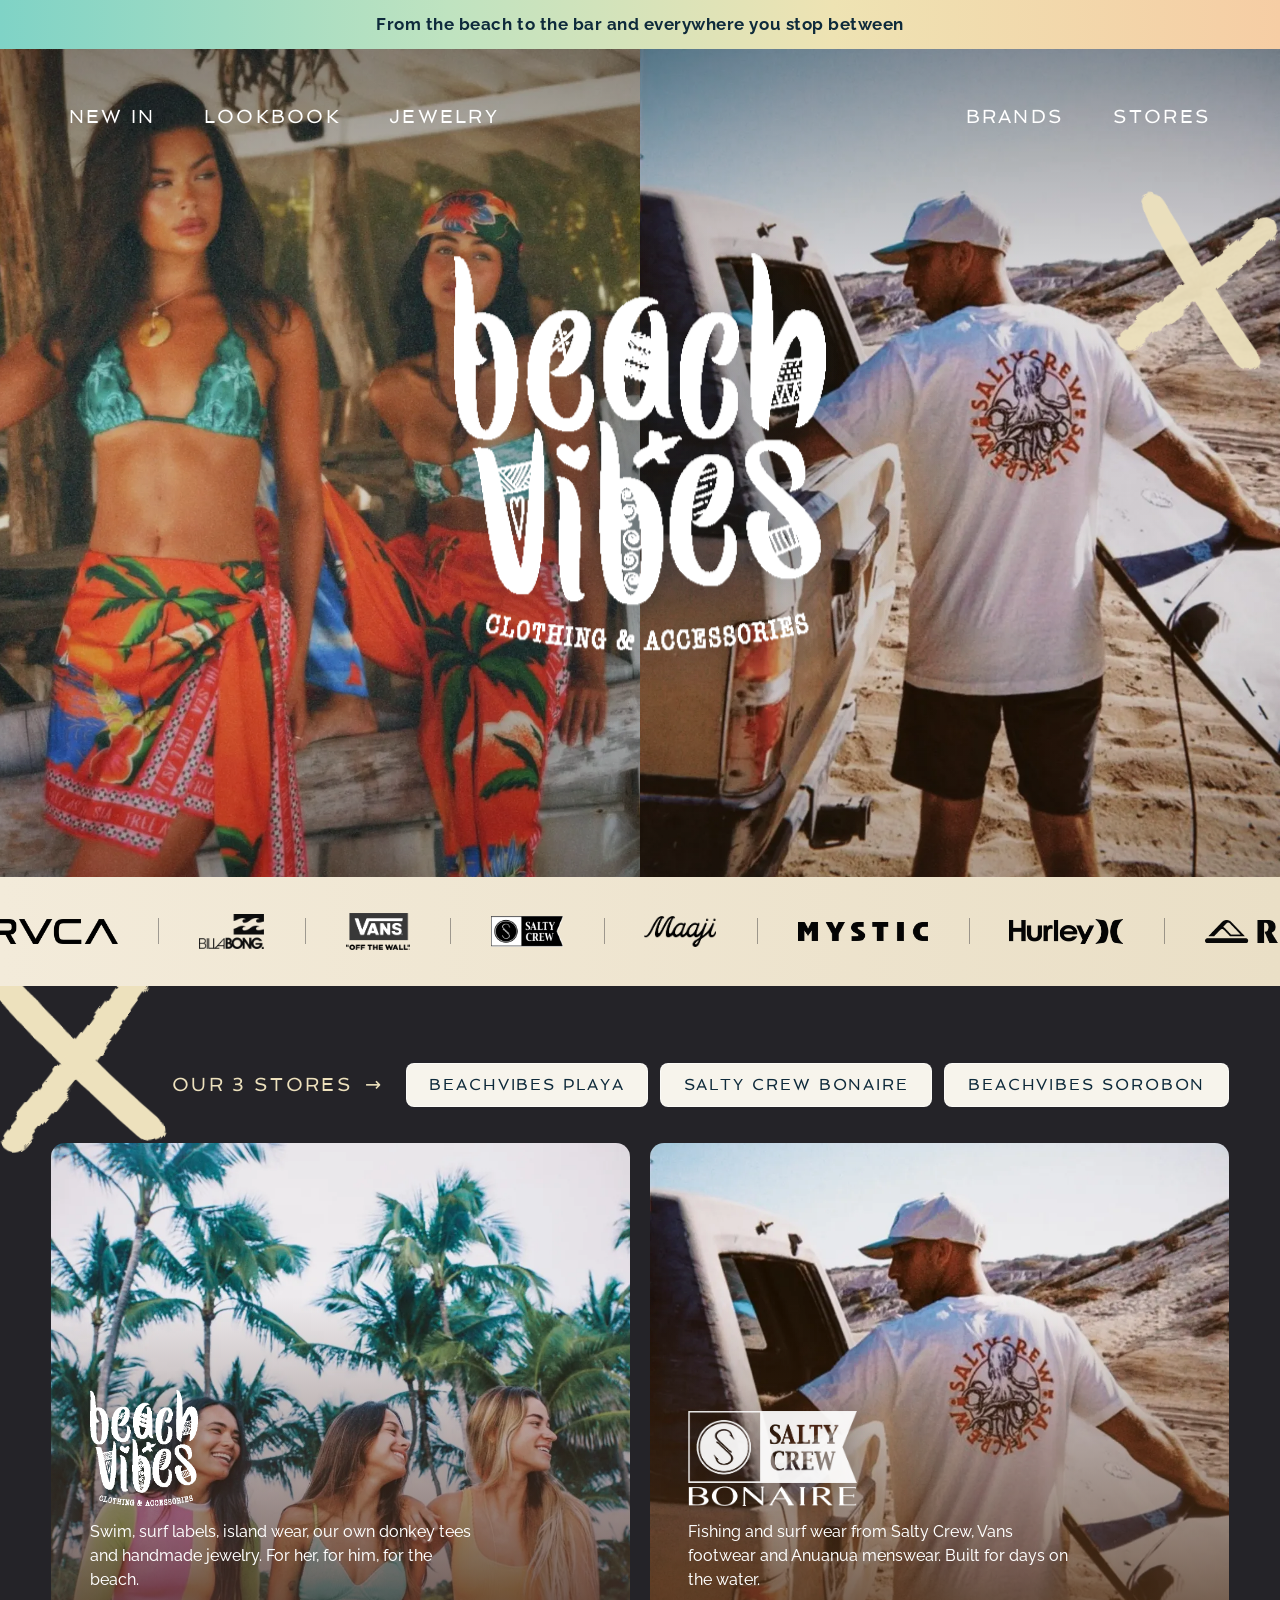
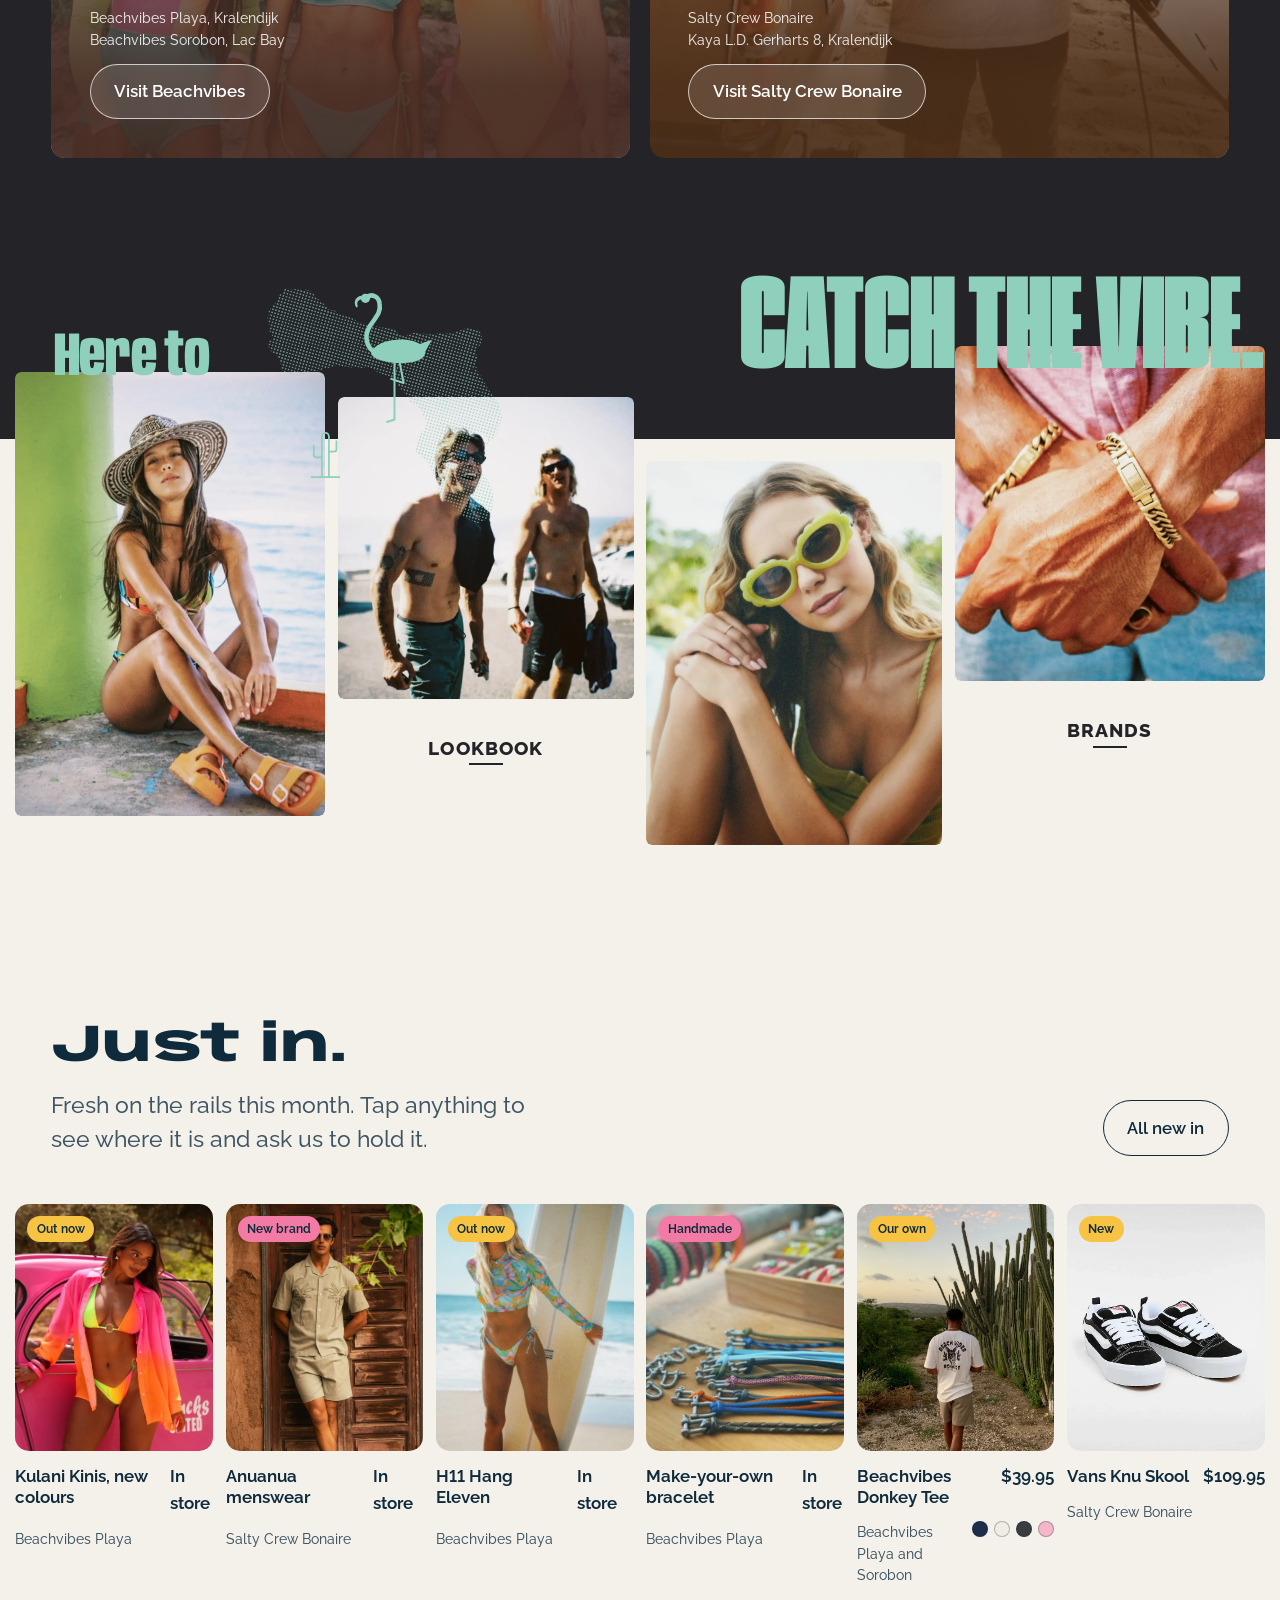
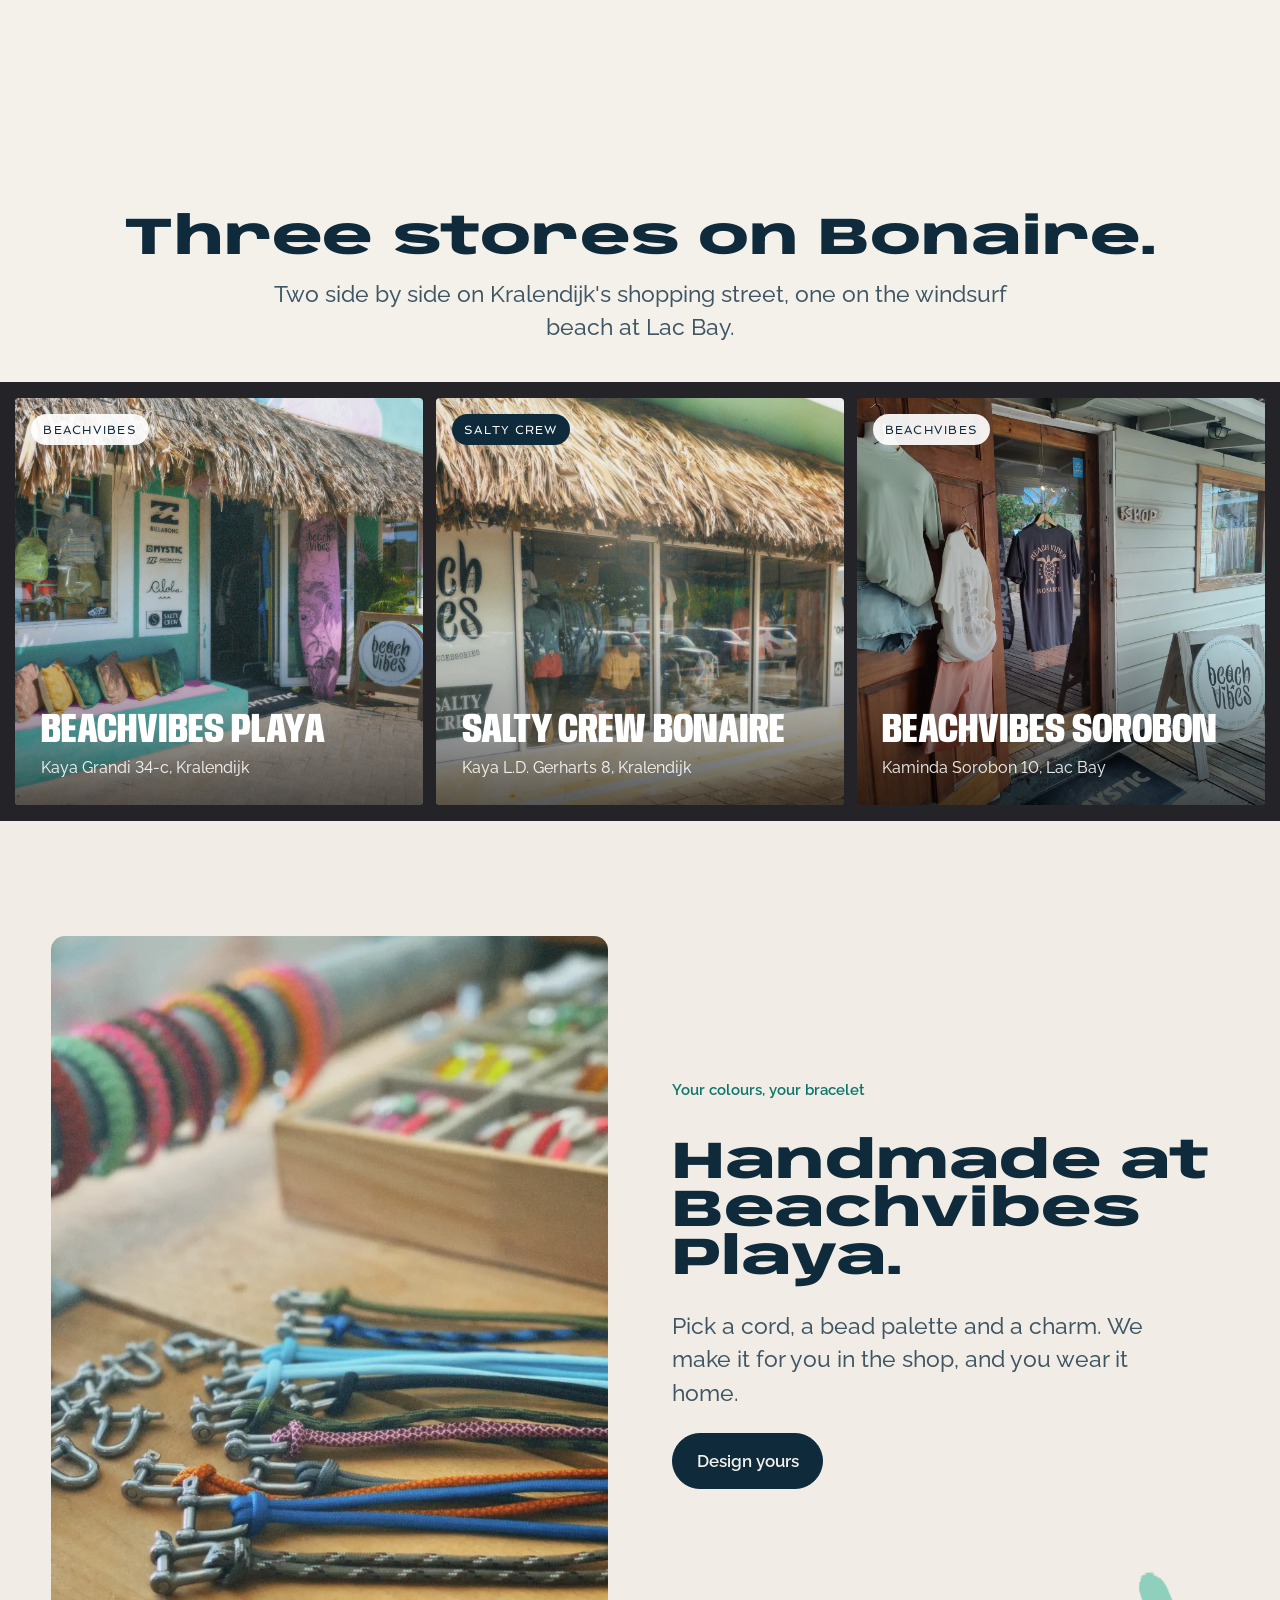
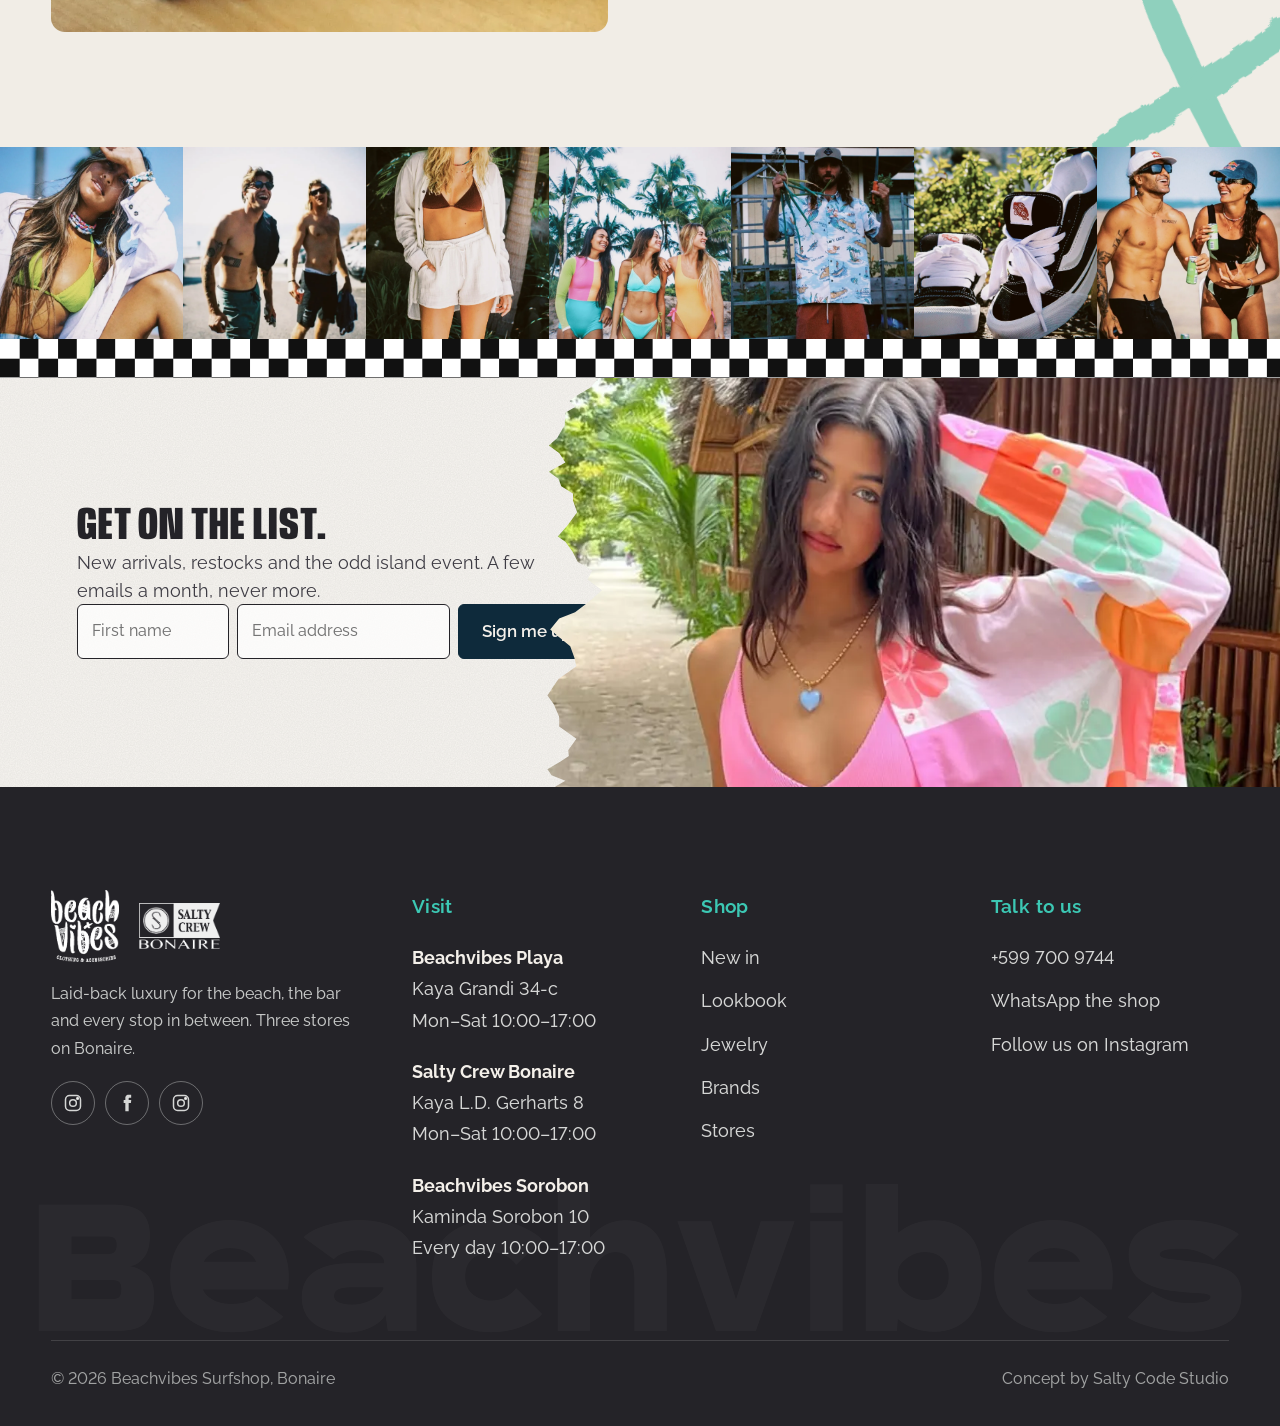
==== commit 2cd11491: "Hide dark-section brush X on phones Co-Authored-By: Claude Opus 5.5 <noreply@anthropic.com>" ====
--- a/site/index.html
+++ b/site/index.html
@@ -14,7 +14,7 @@
 <link rel="preconnect" href="https://fonts.googleapis.com">
 <link rel="preconnect" href="https://fonts.gstatic.com" crossorigin>
 <link rel="stylesheet" href="https://fonts.googleapis.com/css2?family=Anybody:wdth,wght@50..150,400..900&family=Raleway:ital,wght@0,300..800;1,300..600&family=Spinnaker&display=swap">
-<link rel="stylesheet" href="css/site.css?v=41">
+<link rel="stylesheet" href="css/site.css?v=42">
 <script src="js/site.js?v=16" defer></script>
 </head>
 <body data-page="index" class="has-hero">
--- a/site/css/site.css
+++ b/site/css/site.css
@@ -967,3 +967,4 @@
 .paper-panel > img{object-position:50% 22%}
 .store-pills-row{justify-content:flex-end;gap:12px 22px}
 svg.footer-big text{fill:rgba(255,255,255,.03)}
+@media (max-width:700px){.bx-dark{display:none}}
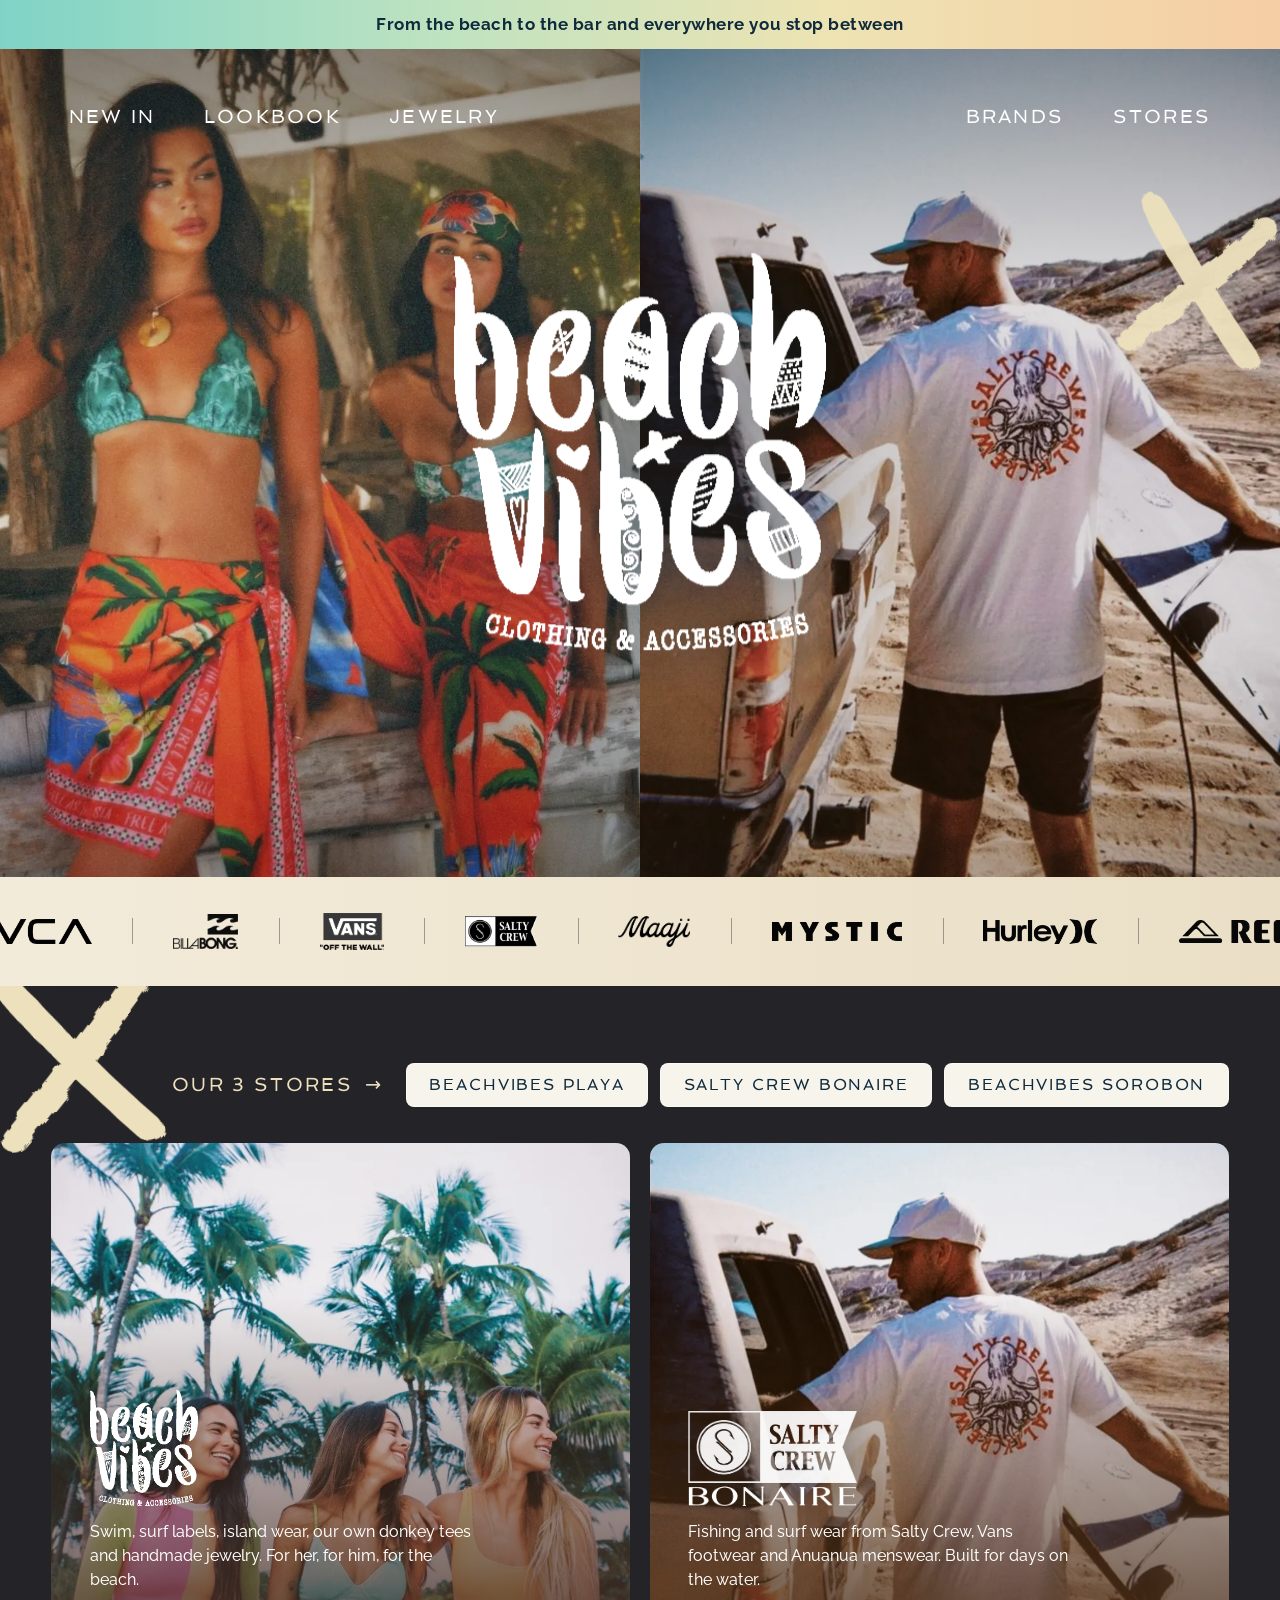
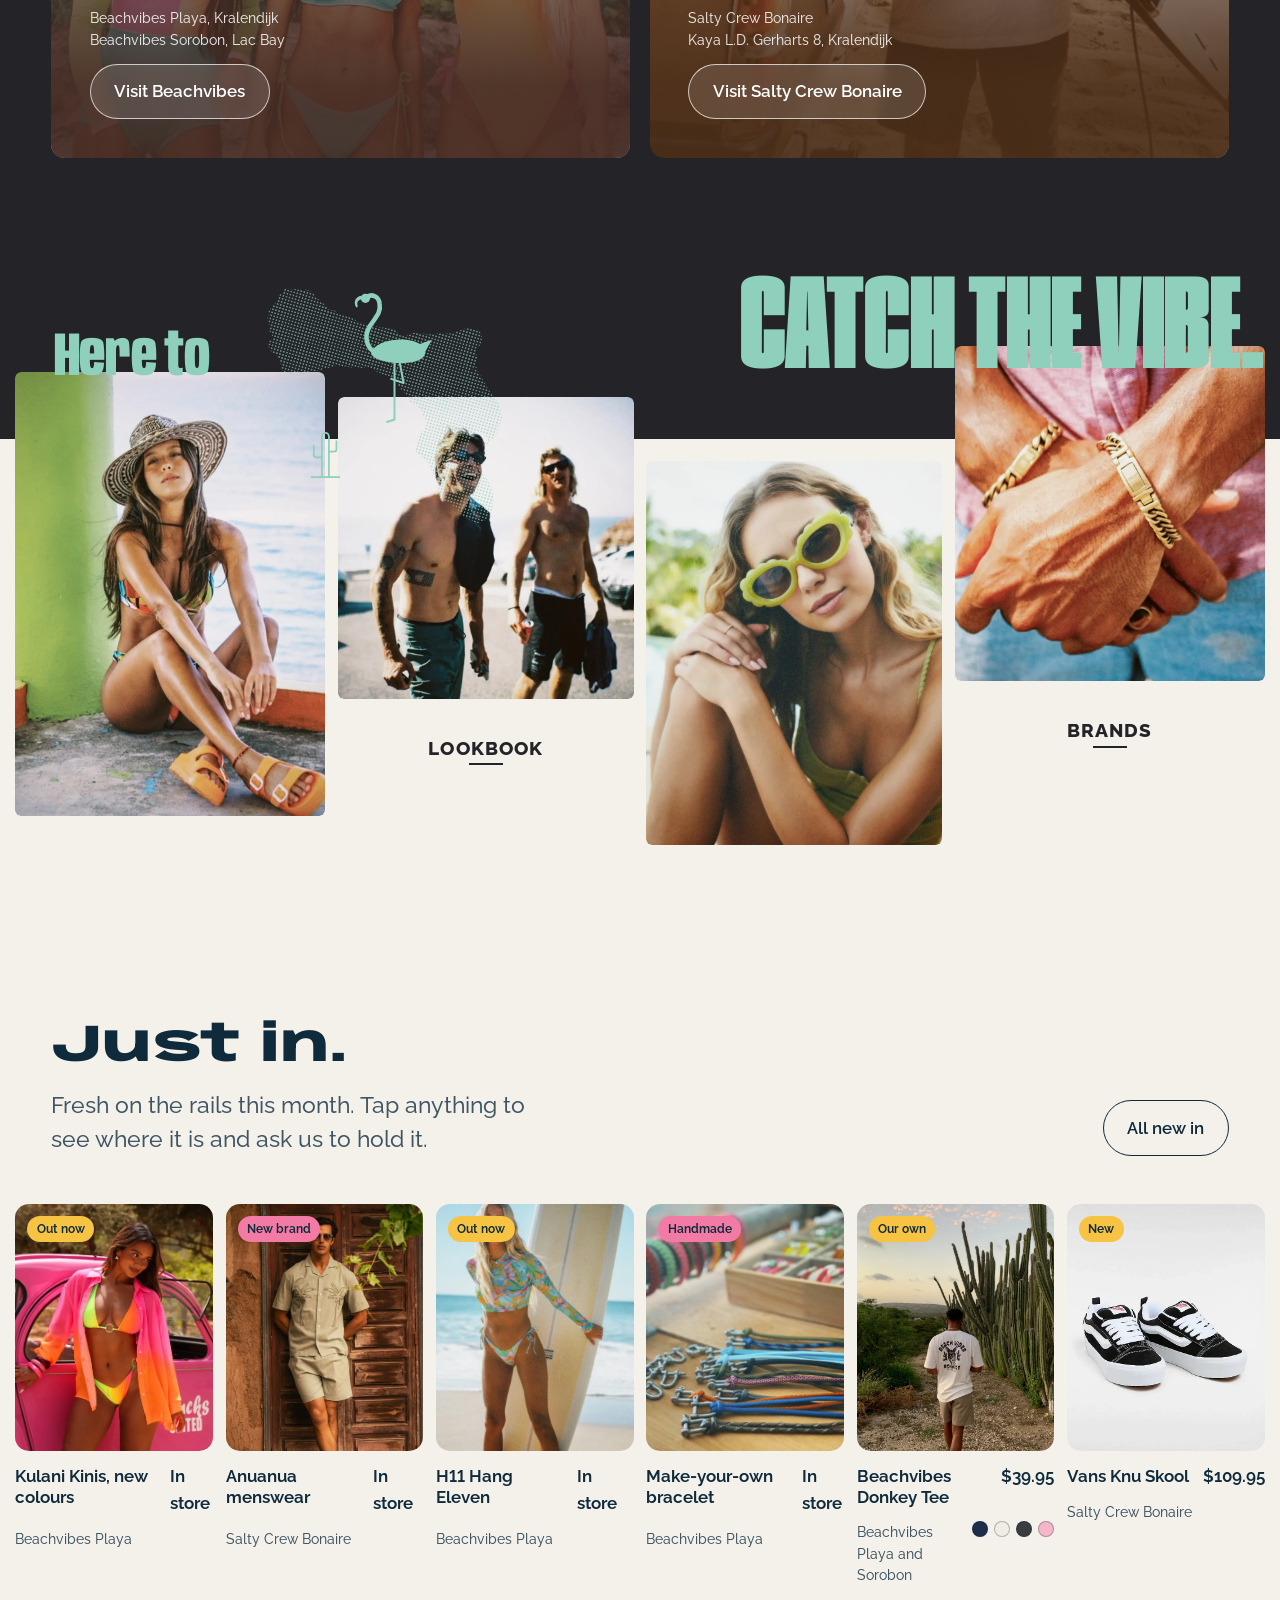
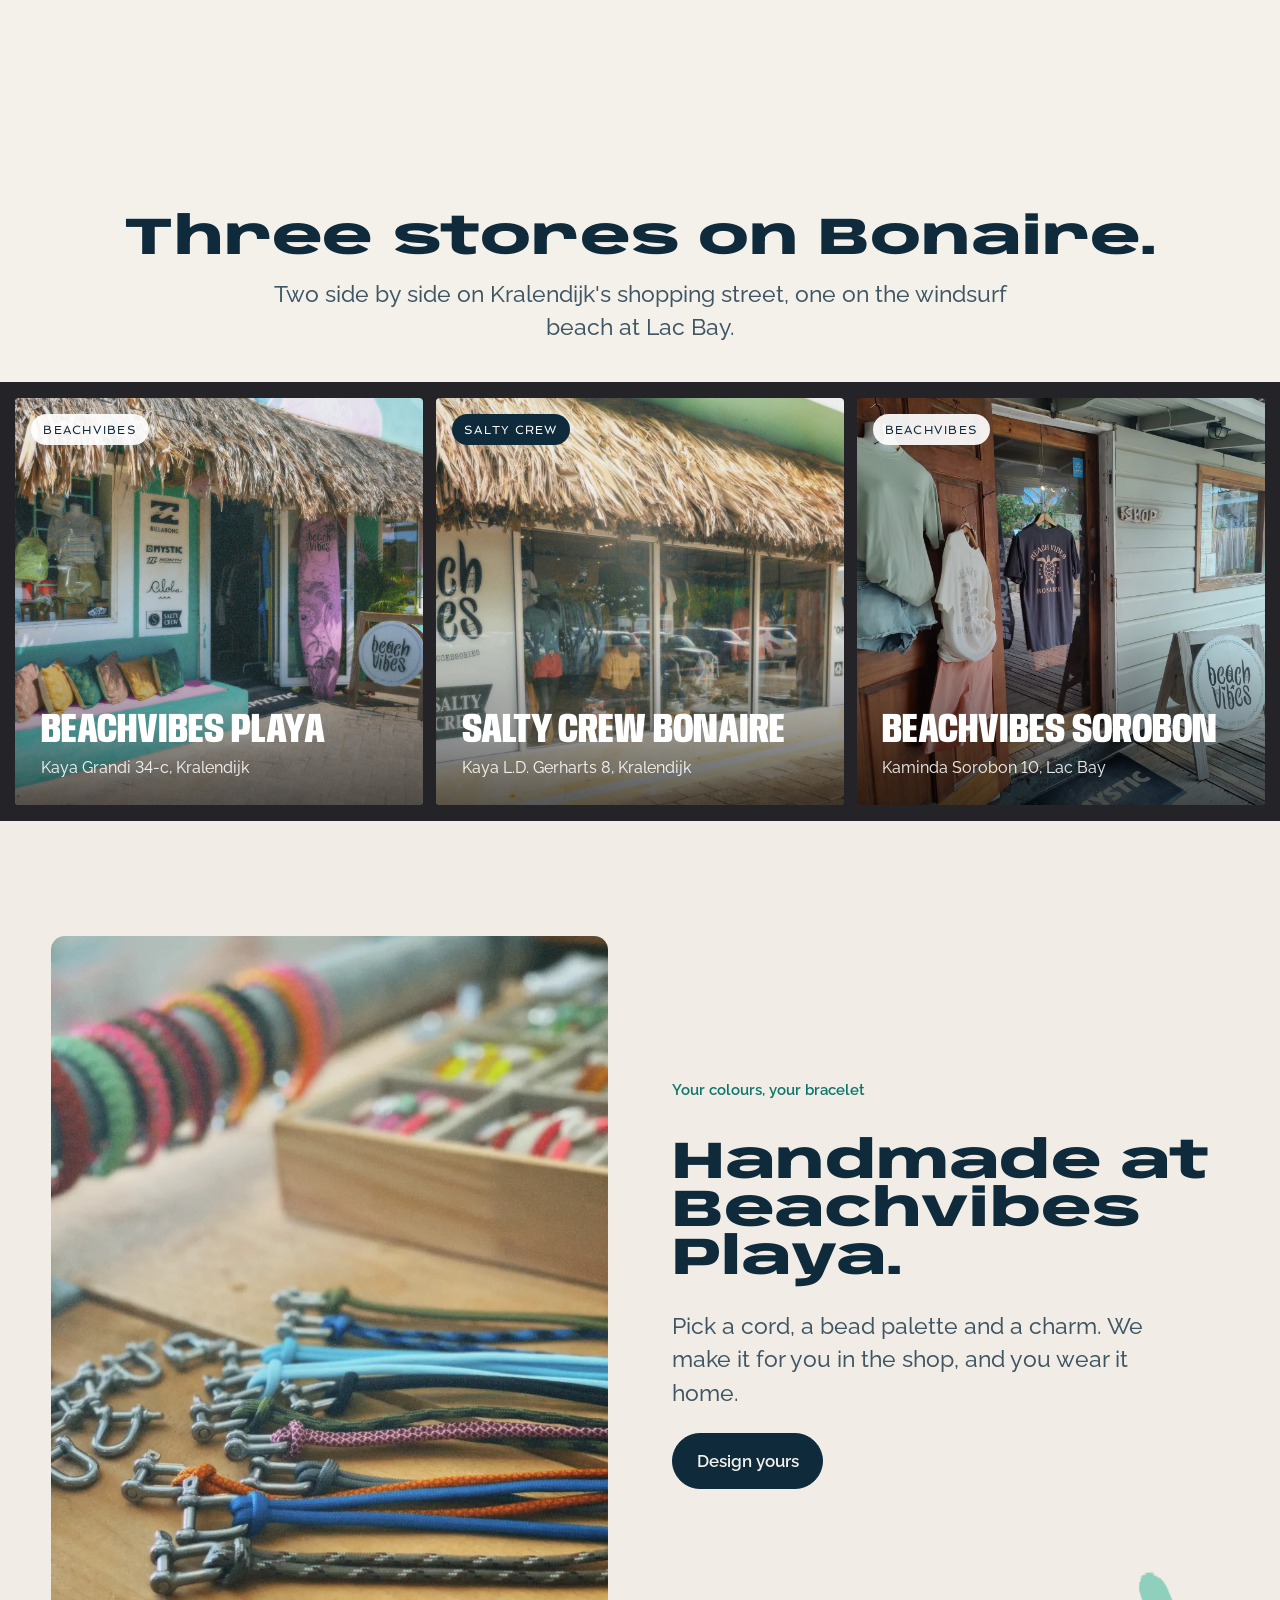
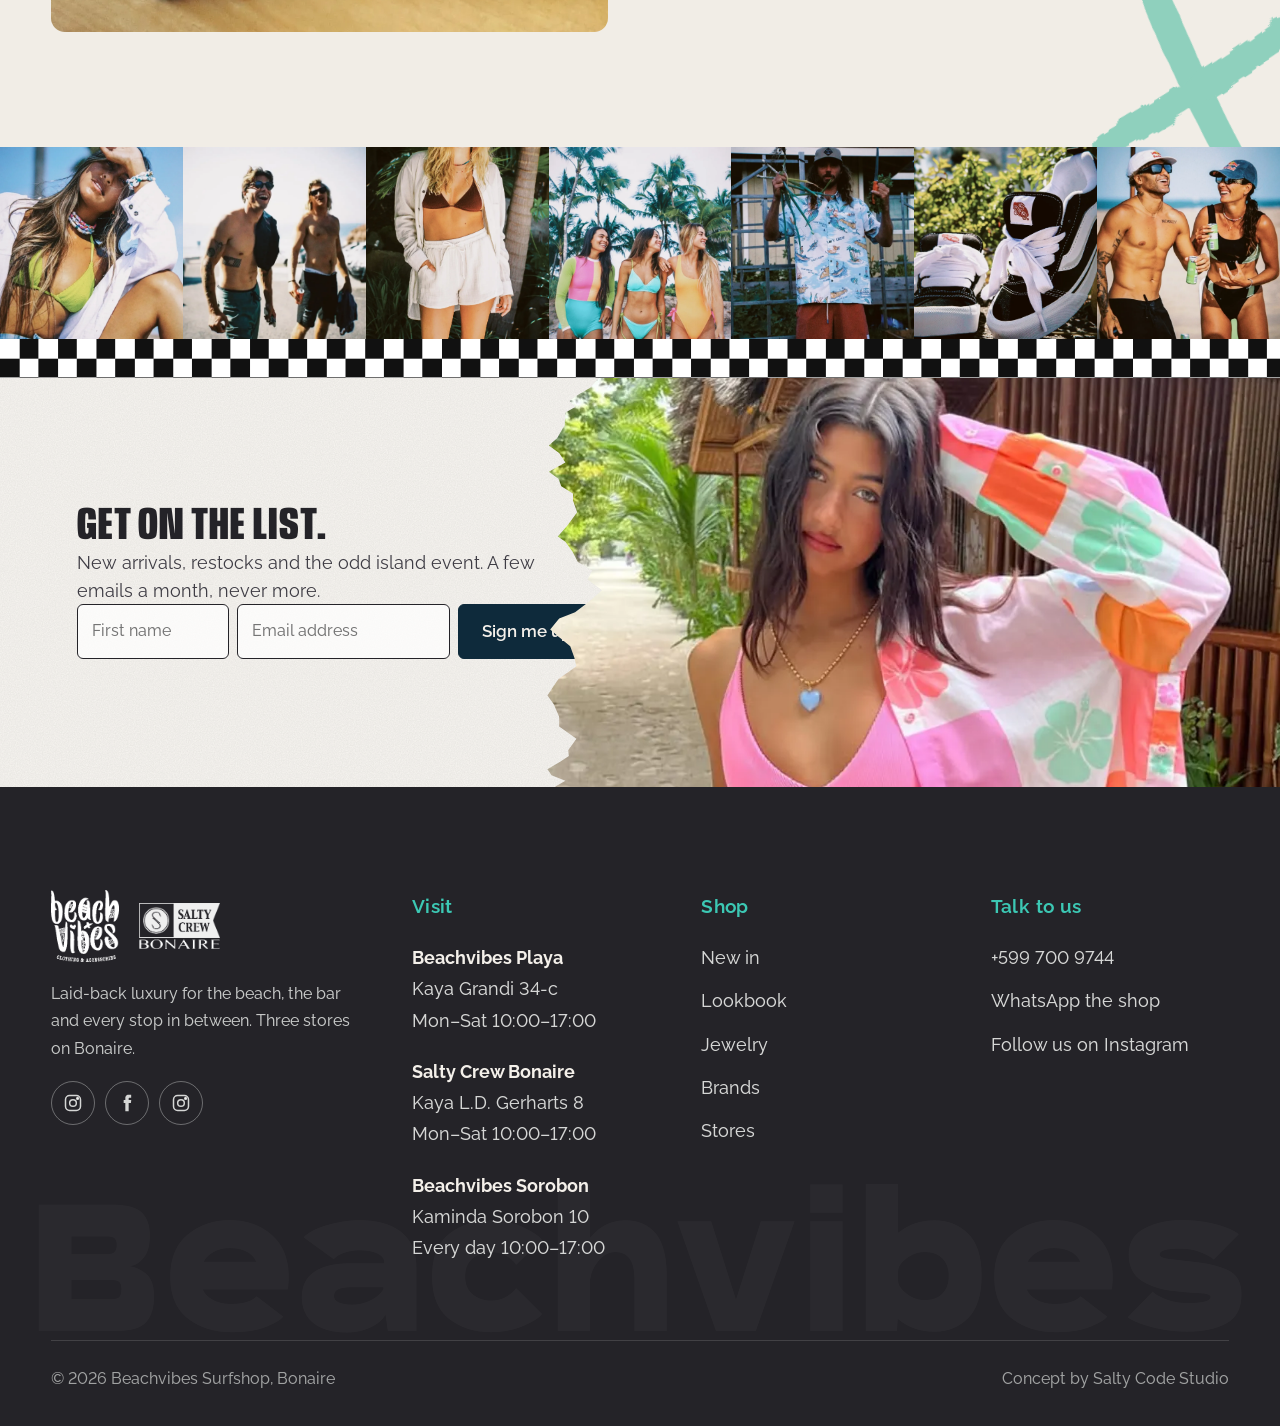
==== commit 206ebf36: "Stack product name and price on phones Co-Authored-By: Claude Opus 5.5 <noreply@anthropic.com>" ====
--- a/site/index.html
+++ b/site/index.html
@@ -14,7 +14,7 @@
 <link rel="preconnect" href="https://fonts.googleapis.com">
 <link rel="preconnect" href="https://fonts.gstatic.com" crossorigin>
 <link rel="stylesheet" href="https://fonts.googleapis.com/css2?family=Anybody:wdth,wght@50..150,400..900&family=Raleway:ital,wght@0,300..800;1,300..600&family=Spinnaker&display=swap">
-<link rel="stylesheet" href="css/site.css?v=42">
+<link rel="stylesheet" href="css/site.css?v=43">
 <script src="js/site.js?v=16" defer></script>
 </head>
 <body data-page="index" class="has-hero">
--- a/site/css/site.css
+++ b/site/css/site.css
@@ -968,3 +968,4 @@
 .store-pills-row{justify-content:flex-end;gap:12px 22px}
 svg.footer-big text{fill:rgba(255,255,255,.03)}
 @media (max-width:700px){.bx-dark{display:none}}
+@media (max-width:600px){.justin-grid .product-row:first-of-type,.product-row{flex-wrap:wrap}.justin-grid .product-row h3{flex:1 1 100%}.justin-grid .price{font-size:.88rem;opacity:.8}}
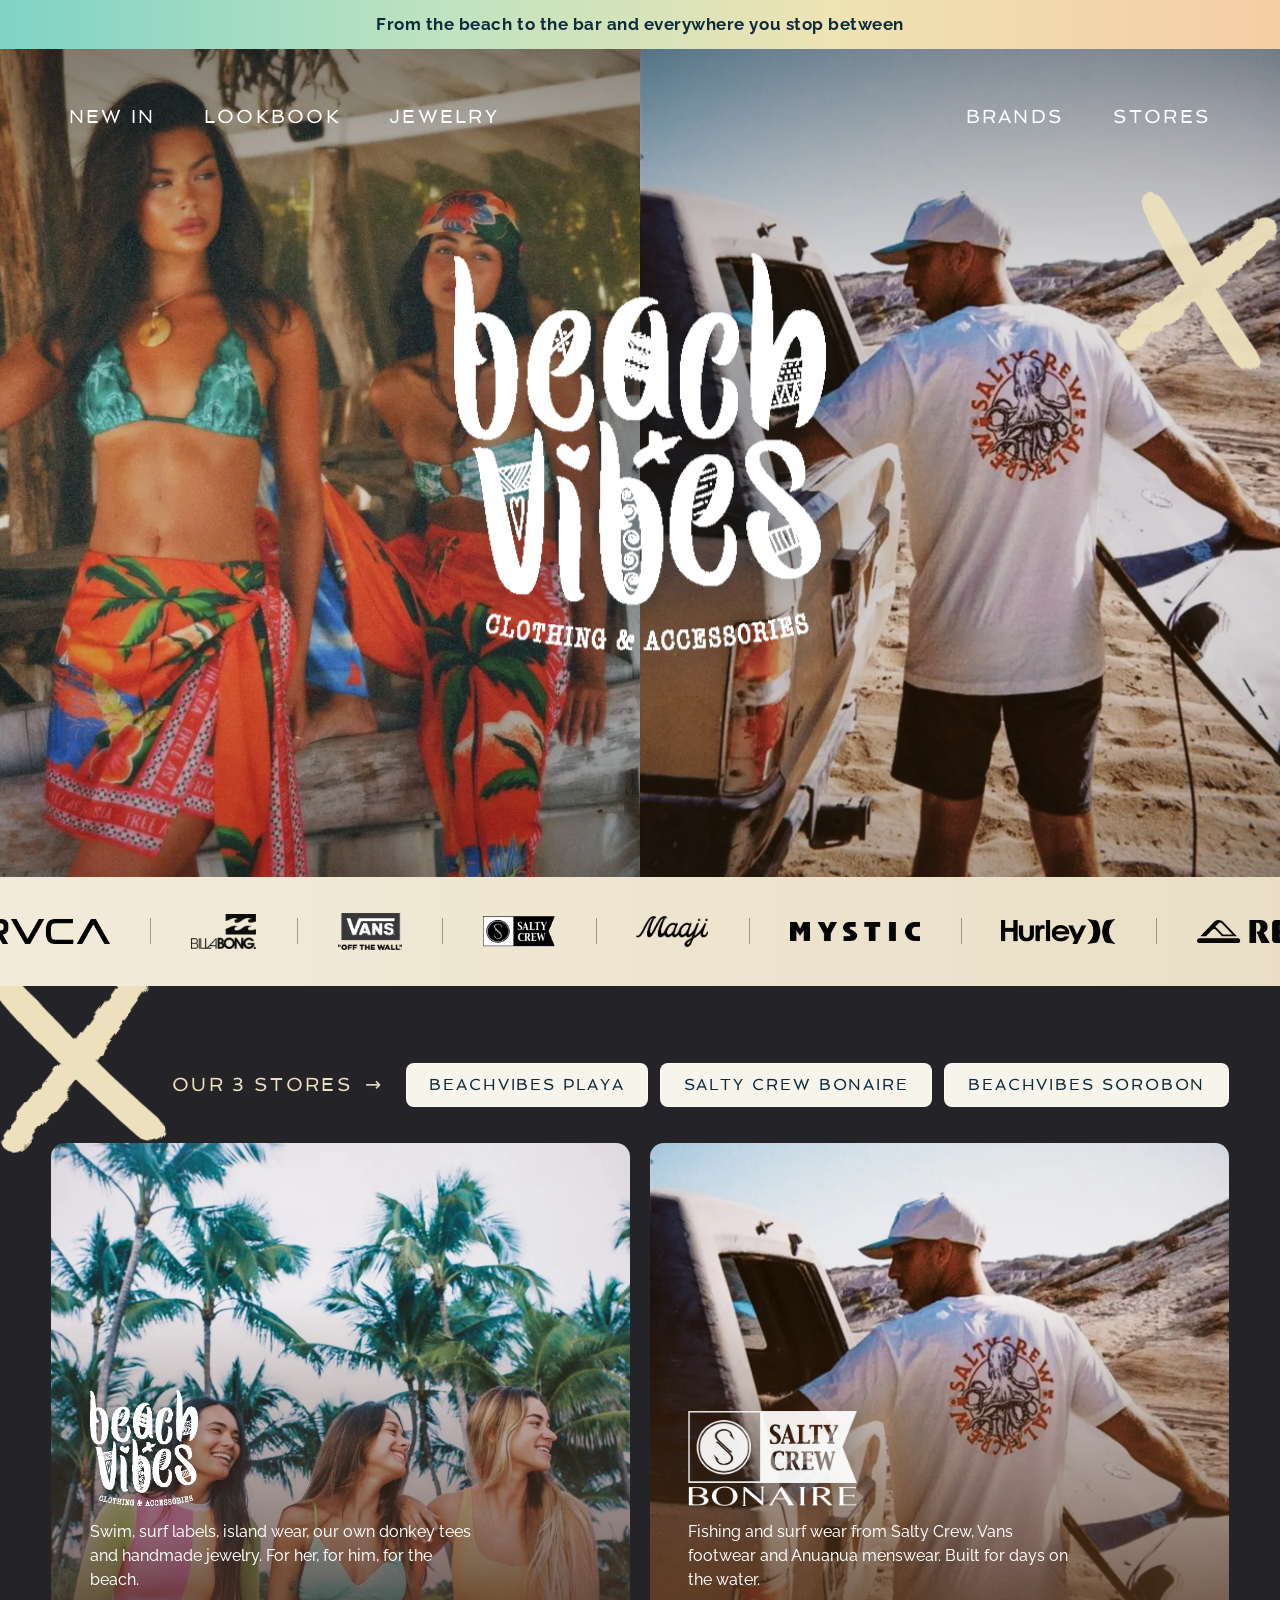
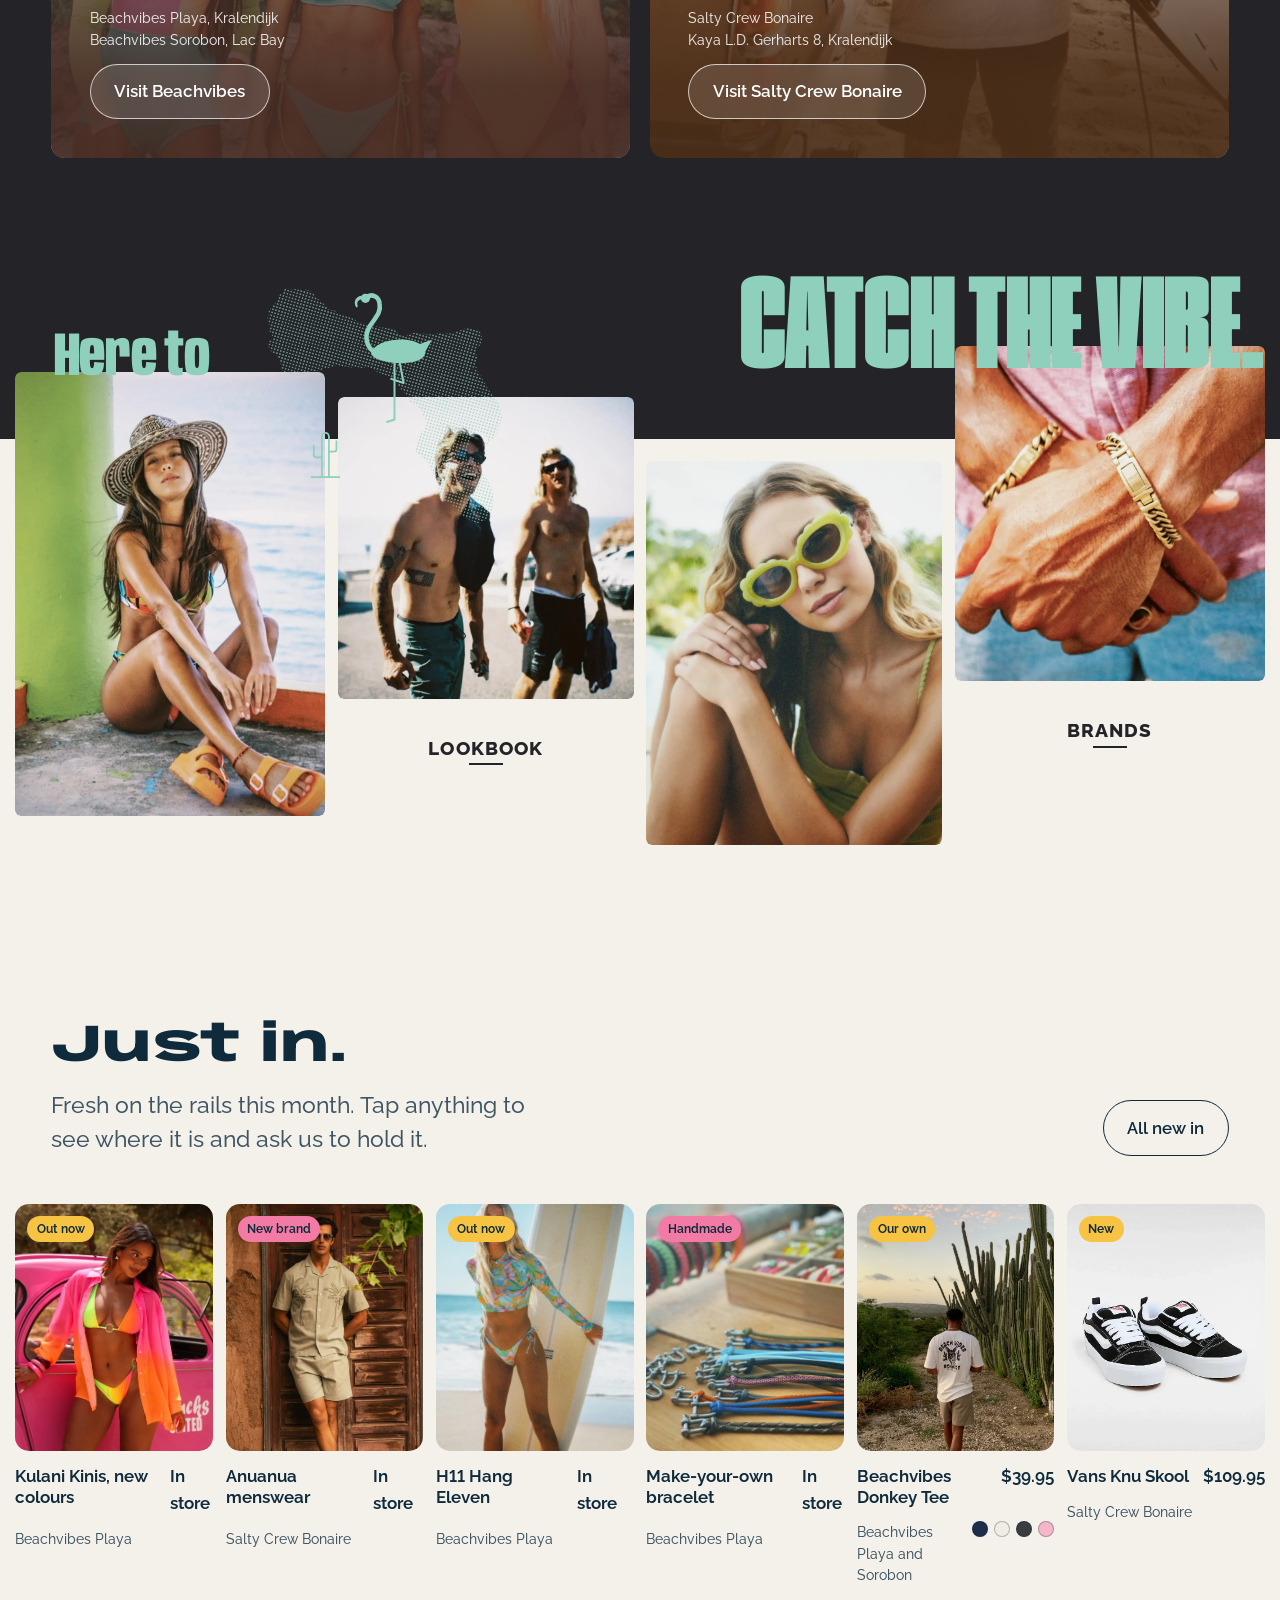
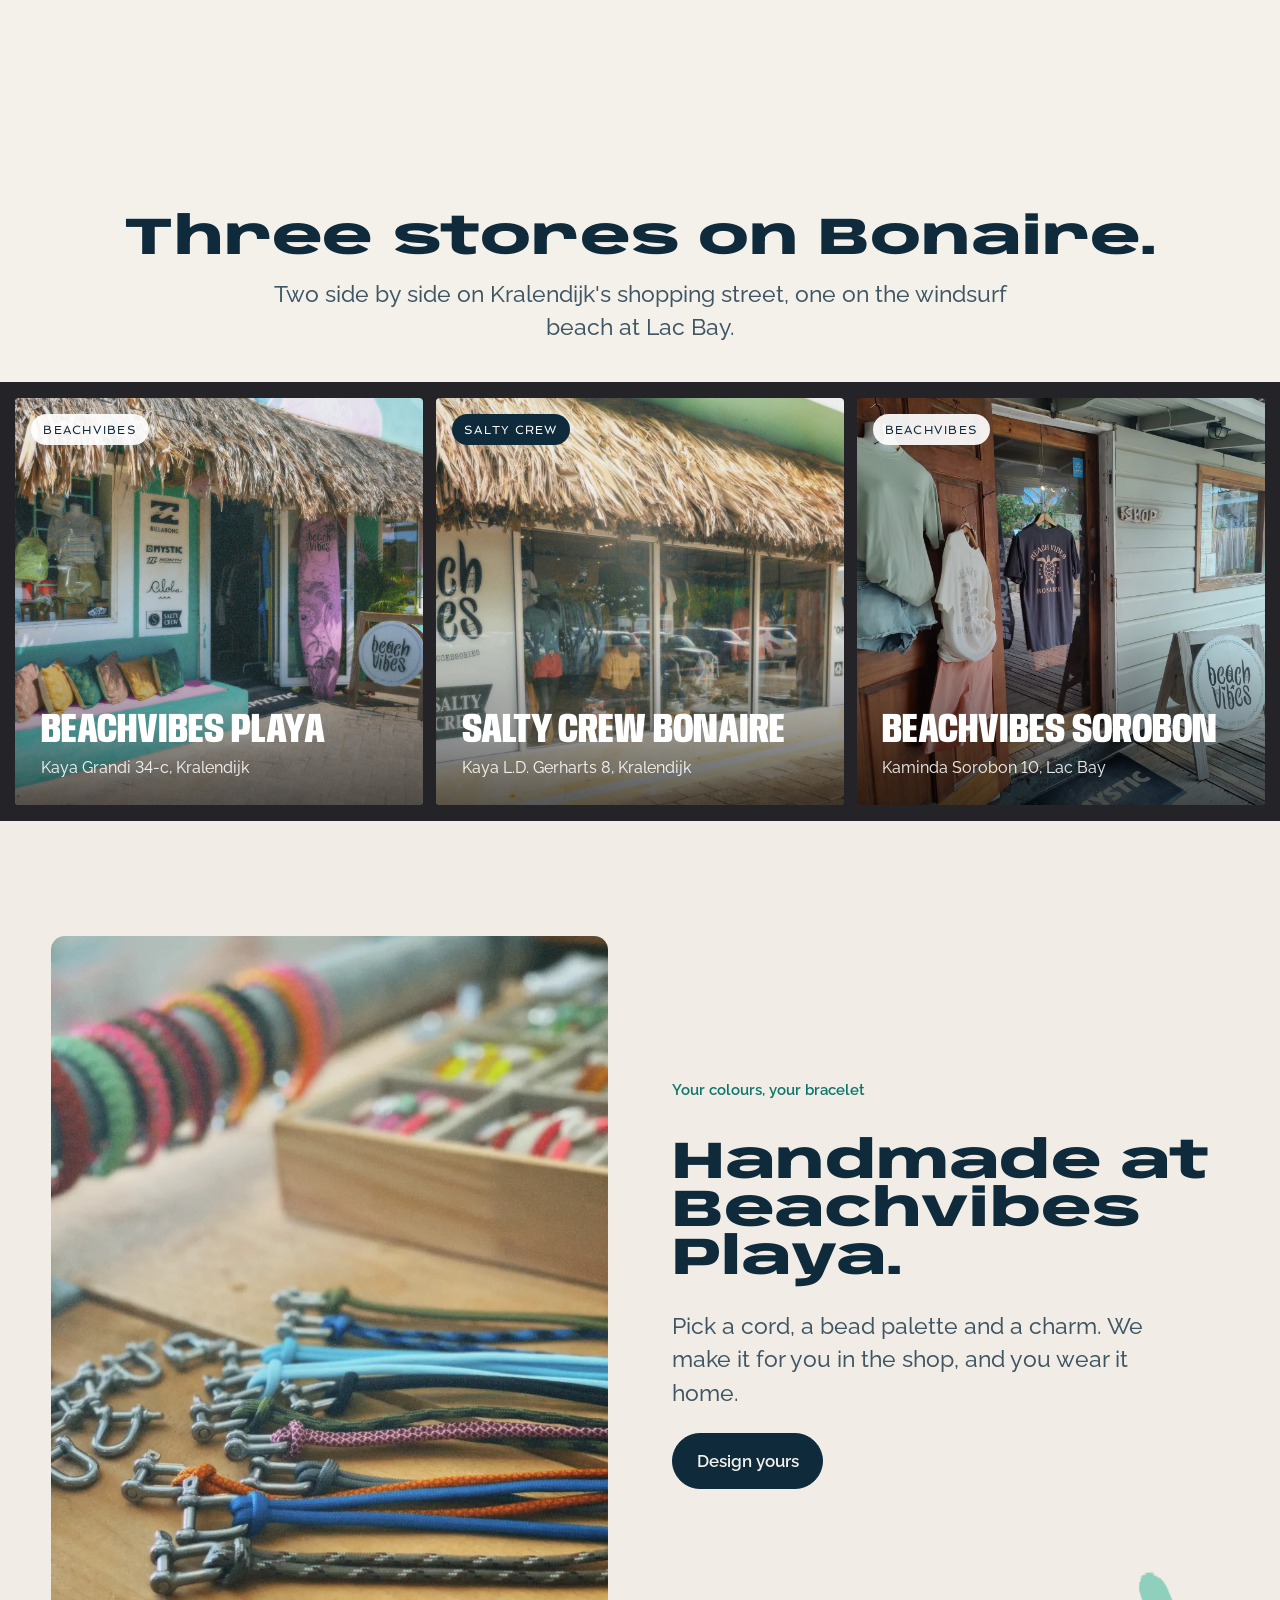
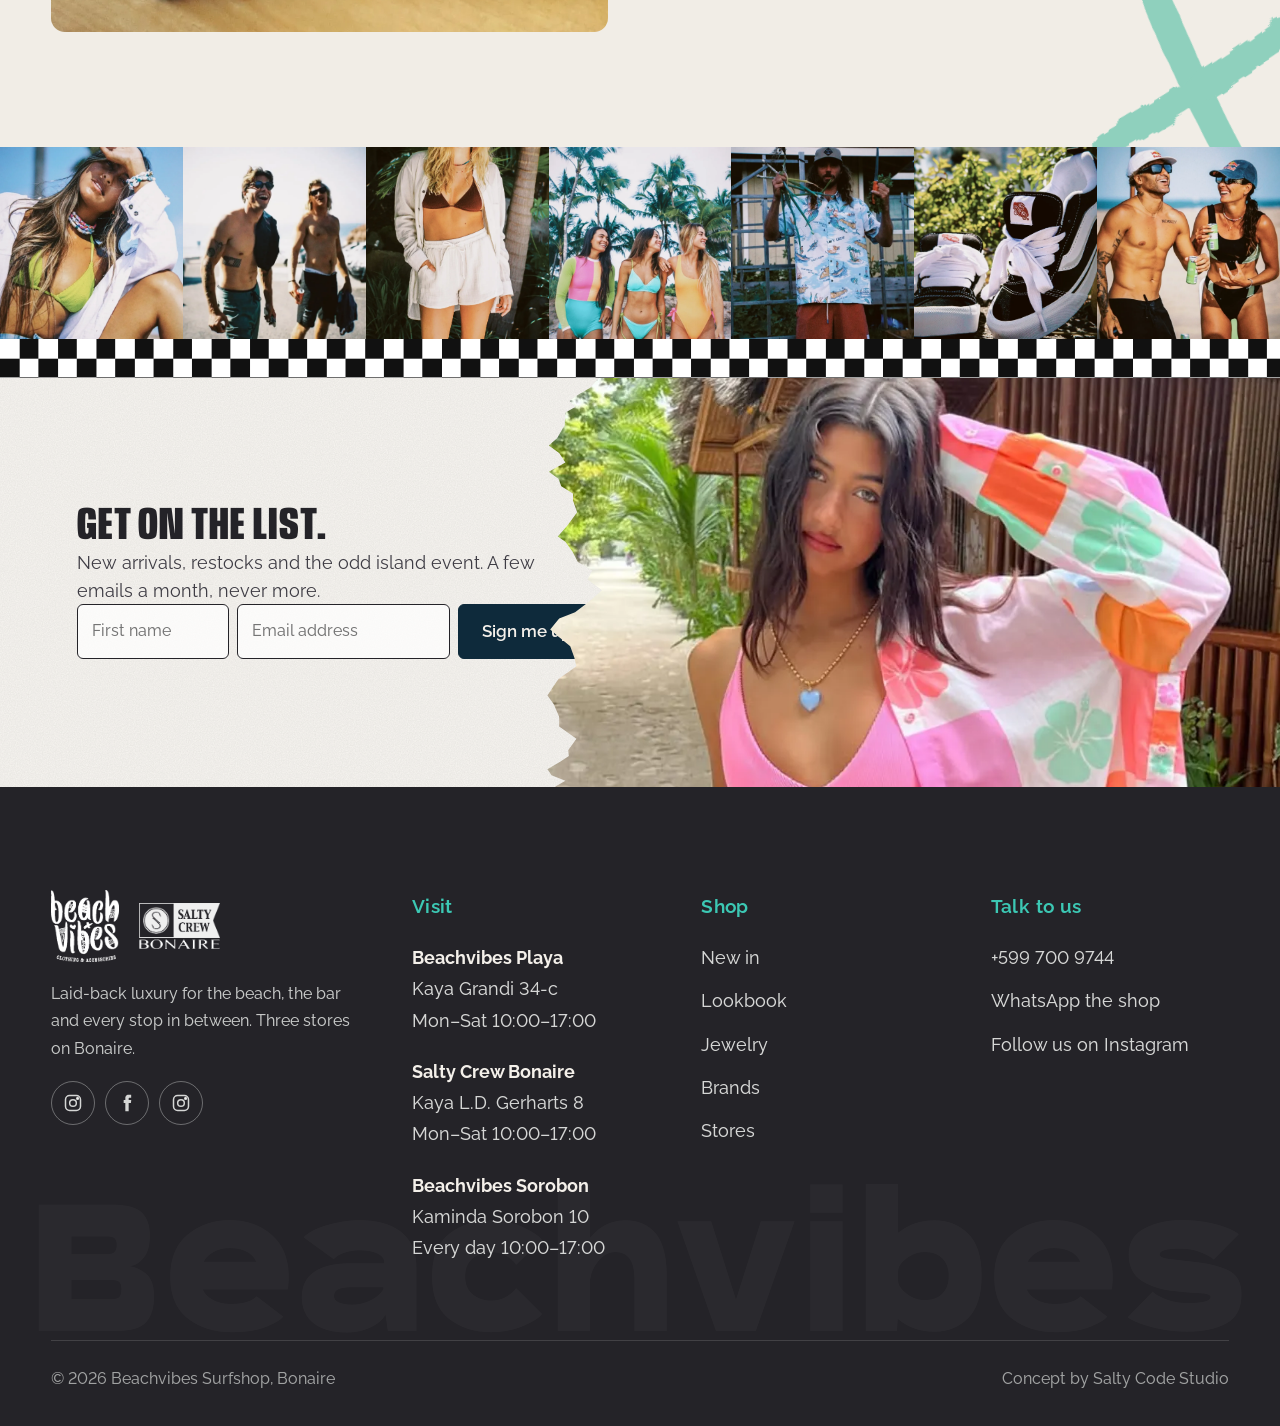
==== commit 534f1ca6: "Hamburger-only menu button; text-free gradient strip on phones Co-Authored-By: Claude Opus 5.5 <nore" ====
--- a/site/index.html
+++ b/site/index.html
@@ -14,7 +14,7 @@
 <link rel="preconnect" href="https://fonts.googleapis.com">
 <link rel="preconnect" href="https://fonts.gstatic.com" crossorigin>
 <link rel="stylesheet" href="https://fonts.googleapis.com/css2?family=Anybody:wdth,wght@50..150,400..900&family=Raleway:ital,wght@0,300..800;1,300..600&family=Spinnaker&display=swap">
-<link rel="stylesheet" href="css/site.css?v=43">
+<link rel="stylesheet" href="css/site.css?v=44">
 <script src="js/site.js?v=16" defer></script>
 </head>
 <body data-page="index" class="has-hero">
--- a/site/css/site.css
+++ b/site/css/site.css
@@ -969,3 +969,15 @@
 svg.footer-big text{fill:rgba(255,255,255,.03)}
 @media (max-width:700px){.bx-dark{display:none}}
 @media (max-width:600px){.justin-grid .product-row:first-of-type,.product-row{flex-wrap:wrap}.justin-grid .product-row h3{flex:1 1 100%}.justin-grid .price{font-size:.88rem;opacity:.8}}
+/* menu button: hamburger only (label stays for screen readers) */
+.menu-btn{width:52px;height:52px;min-height:52px;padding:0;justify-content:center;border-radius:50%;gap:0}
+.menu-btn span{position:absolute;width:1px;height:1px;overflow:hidden;clip:rect(0 0 0 0);white-space:nowrap}
+.menu-btn i{width:22px;height:2px;top:0}
+.menu-btn i::before,.menu-btn i::after{content:"";position:absolute;left:0;width:22px;height:2px;background:currentColor;transition:transform .3s,top .3s,opacity .2s}
+.menu-btn i::before{top:-7px}
+.menu-btn i::after{top:7px}
+.menu-btn[aria-expanded="true"] i{transform:rotate(45deg)}
+.menu-btn[aria-expanded="true"] i::before{opacity:0}
+.menu-btn[aria-expanded="true"] i::after{top:0;transform:rotate(-90deg)}
+/* phone: top bar is just the gradient strip */
+@media (max-width:700px){.announce{font-size:0;line-height:0;padding:0;height:12px}}
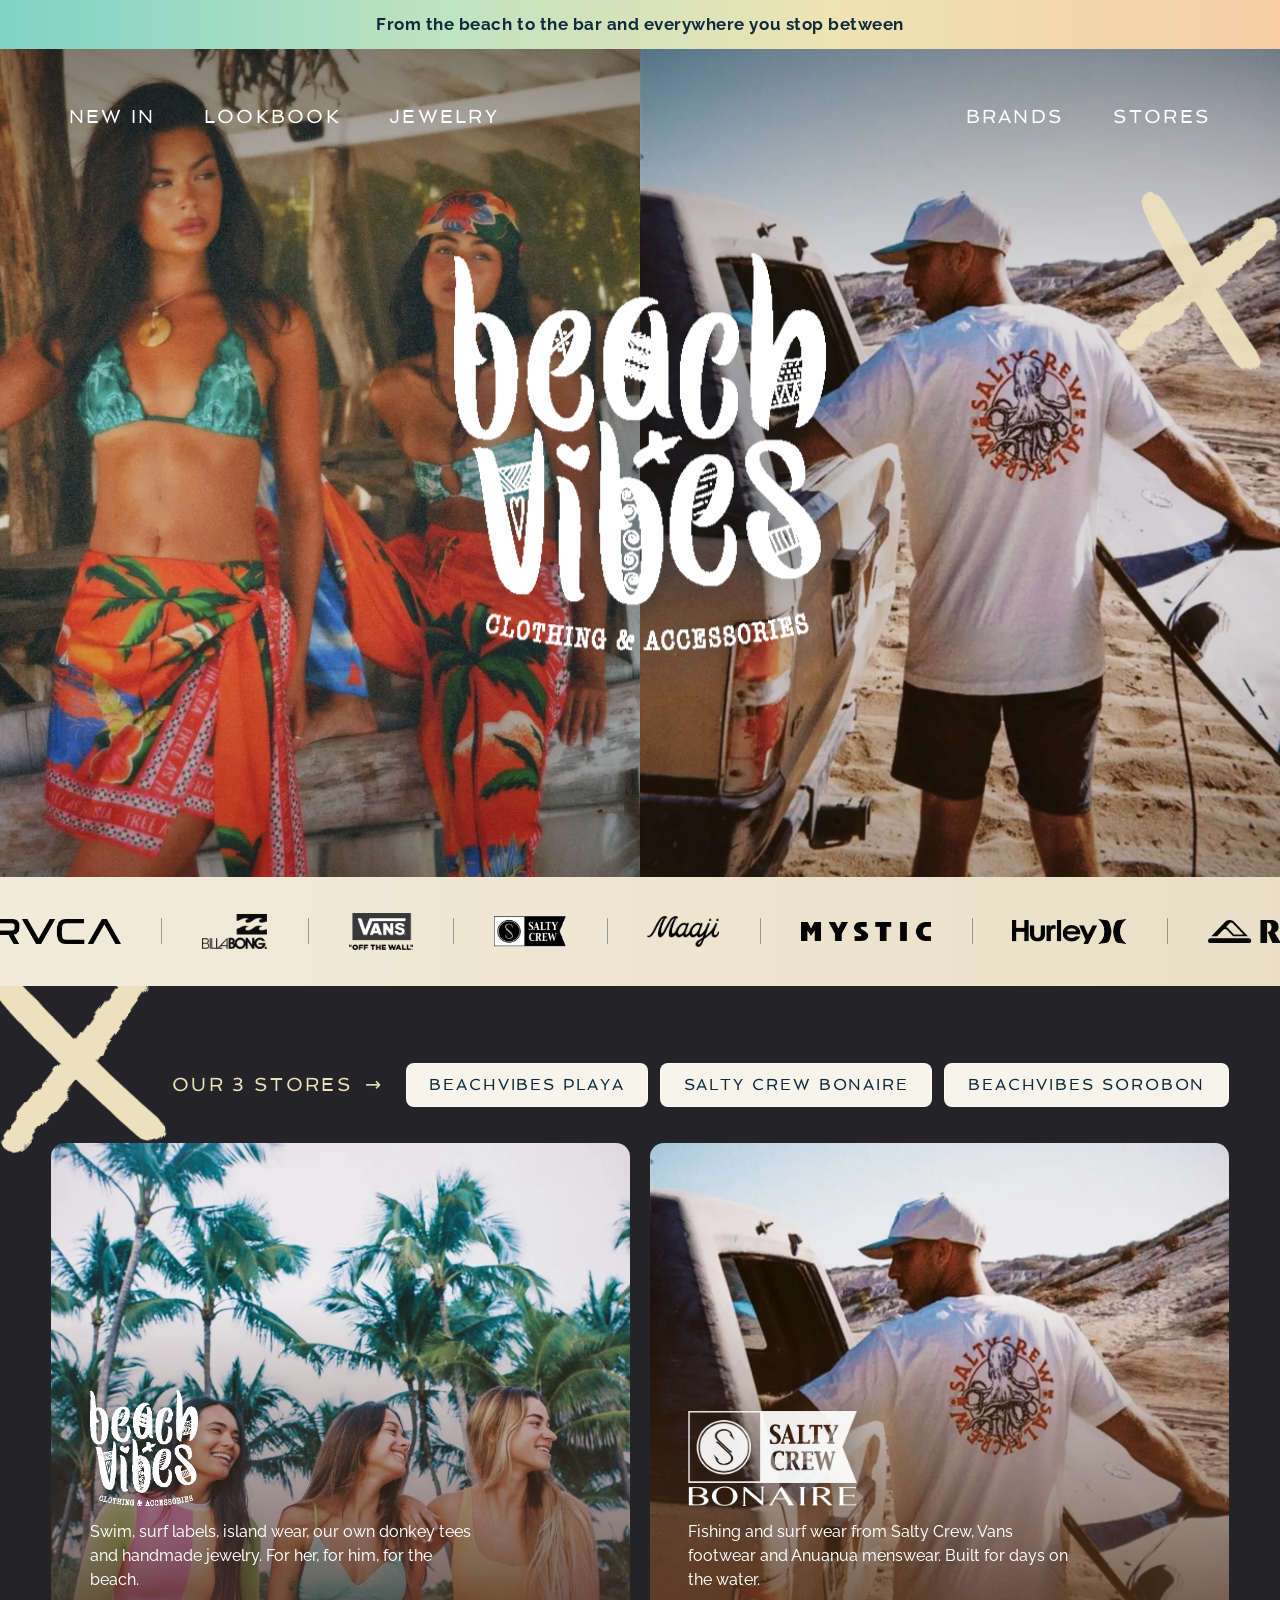
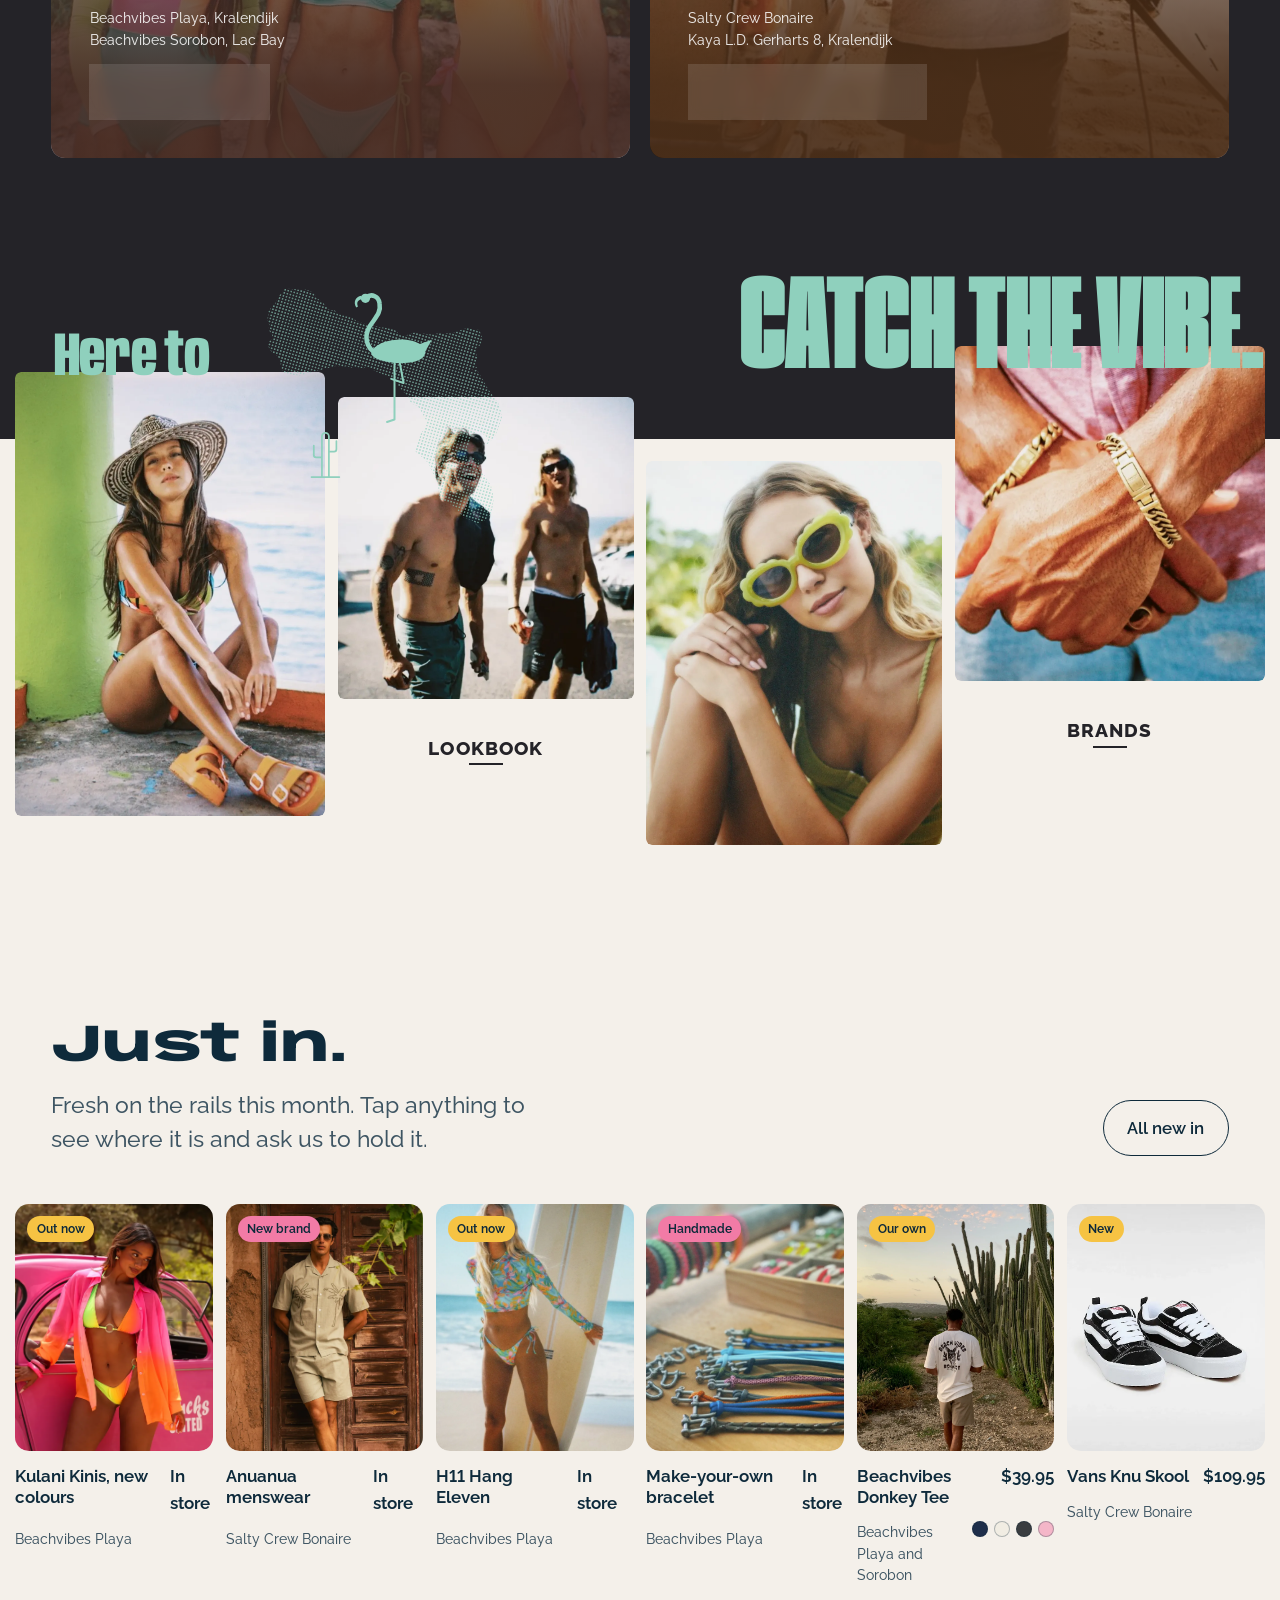
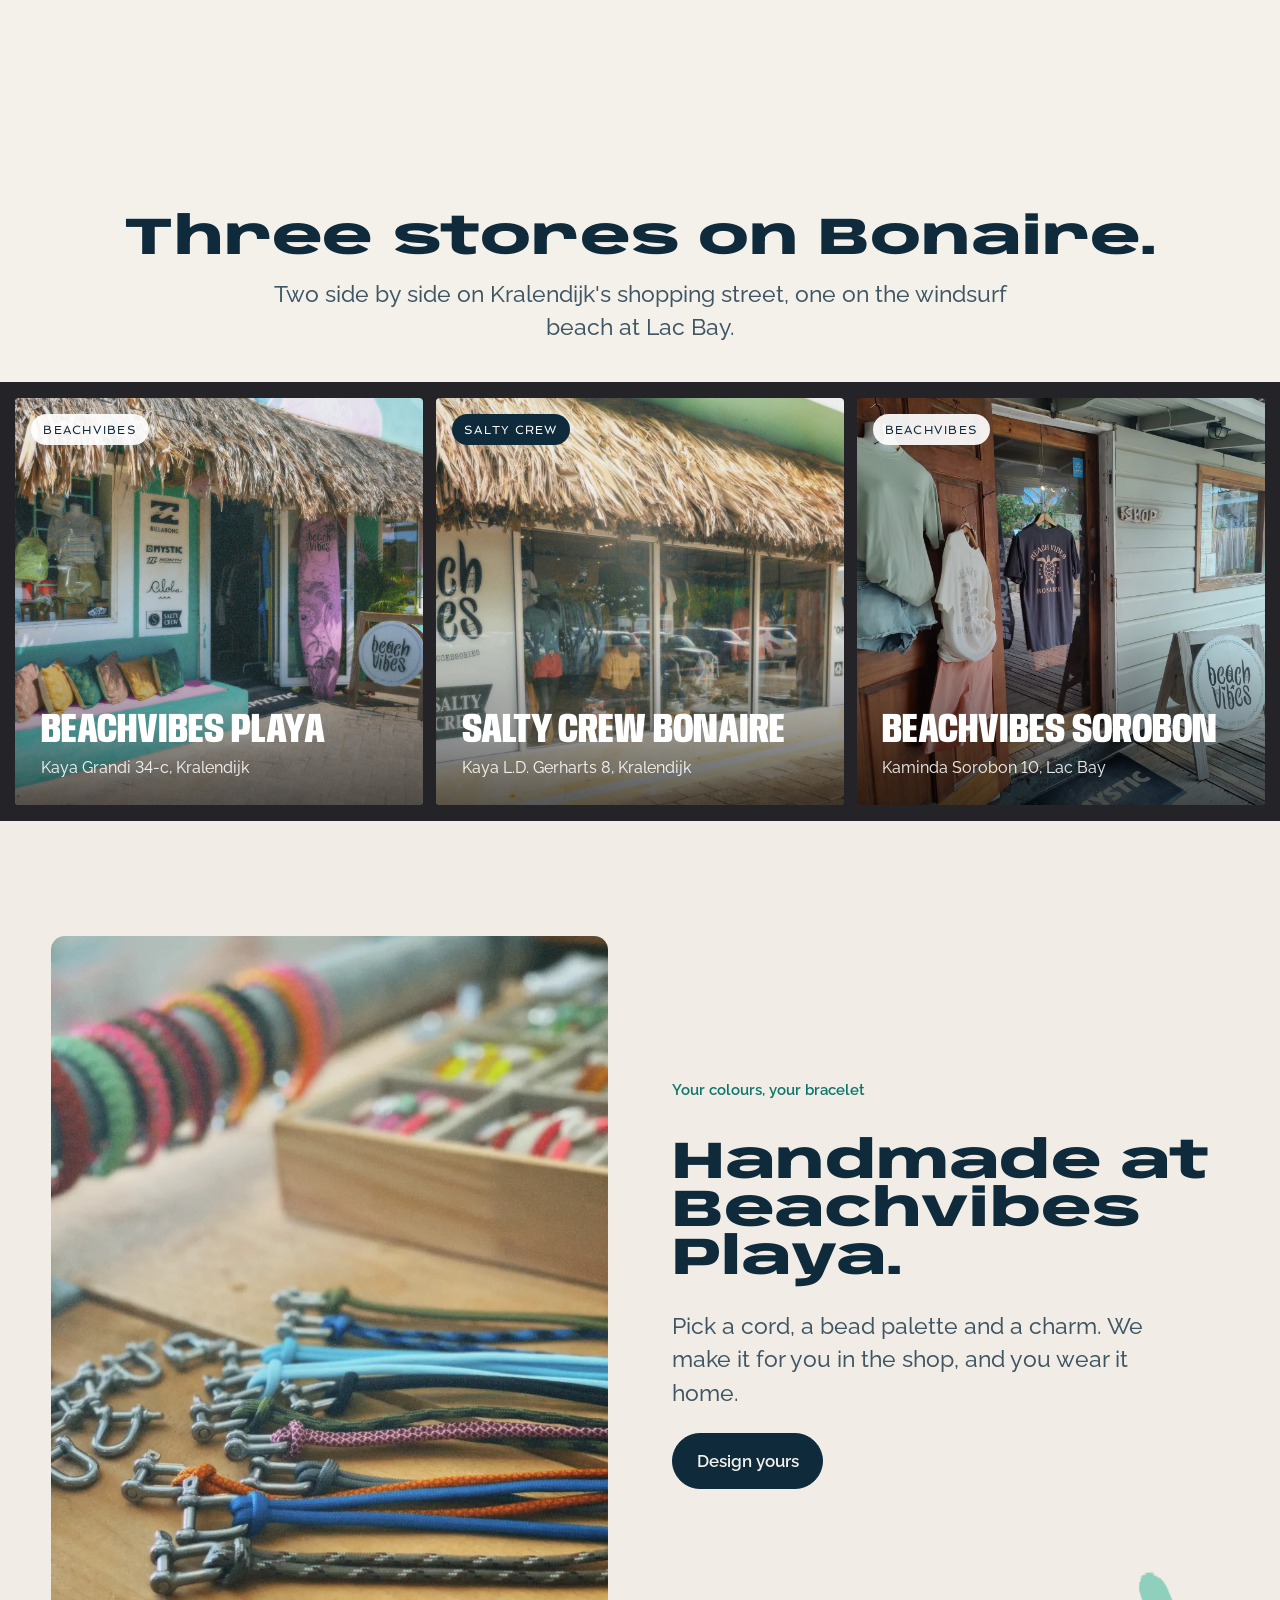
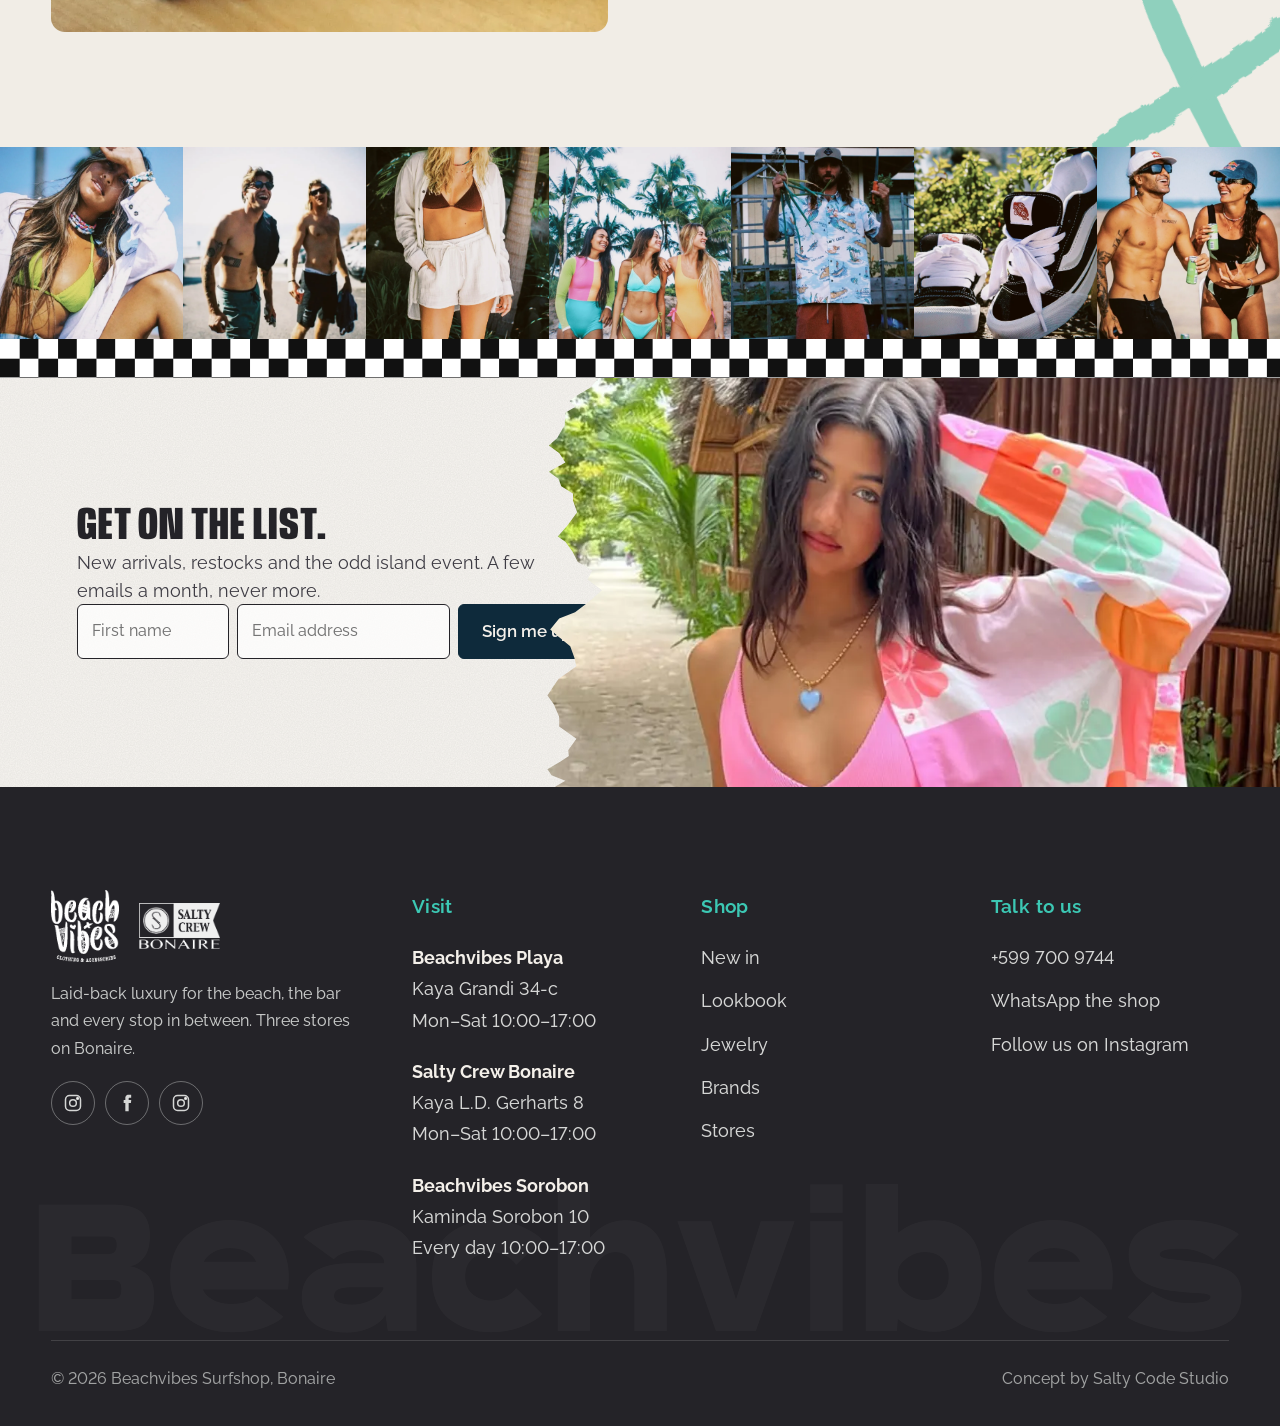
==== commit add0e080: "Hide flying hero logo while the menu is open; softer menu focus style Co-Authored-By: Claude Opus 5." ====
--- a/site/index.html
+++ b/site/index.html
@@ -14,7 +14,7 @@
 <link rel="preconnect" href="https://fonts.googleapis.com">
 <link rel="preconnect" href="https://fonts.gstatic.com" crossorigin>
 <link rel="stylesheet" href="https://fonts.googleapis.com/css2?family=Anybody:wdth,wght@50..150,400..900&family=Raleway:ital,wght@0,300..800;1,300..600&family=Spinnaker&display=swap">
-<link rel="stylesheet" href="css/site.css?v=44">
+<link rel="stylesheet" href="css/site.css?v=45">
 <script src="js/site.js?v=16" defer></script>
 </head>
 <body data-page="index" class="has-hero">
--- a/site/css/site.css
+++ b/site/css/site.css
@@ -981,3 +981,8 @@
 .menu-btn[aria-expanded="true"] i::after{top:0;transform:rotate(-90deg)}
 /* phone: top bar is just the gradient strip */
 @media (max-width:700px){.announce{font-size:0;line-height:0;padding:0;height:12px}}
+/* open menu: the flying hero logo never shows through */
+body.nav-open .hero-logo{visibility:hidden!important;opacity:0!important}
+.mobile-nav a{border-radius:6px}
+.mobile-nav a:focus{outline:none}
+.mobile-nav a:focus-visible{outline:none;text-decoration:underline;text-decoration-color:var(--mint);text-decoration-thickness:2px;text-underline-offset:8px}
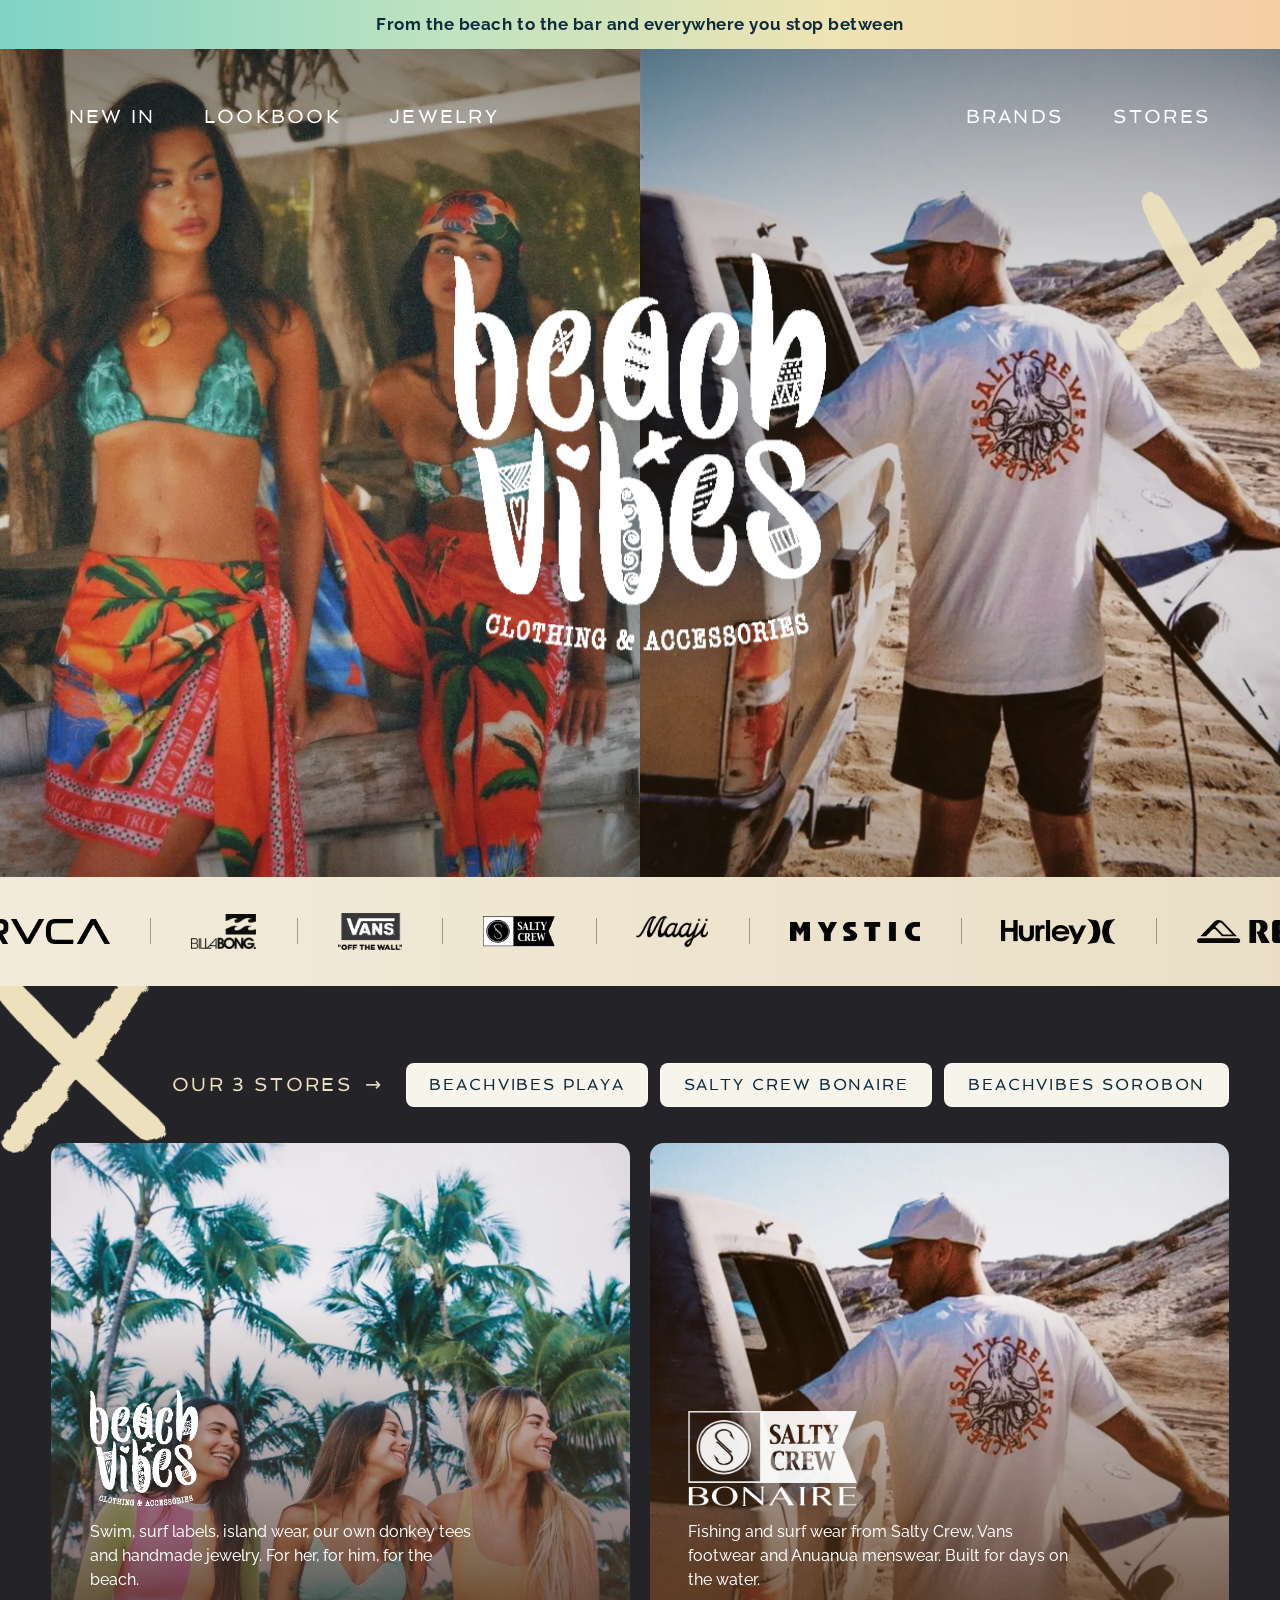
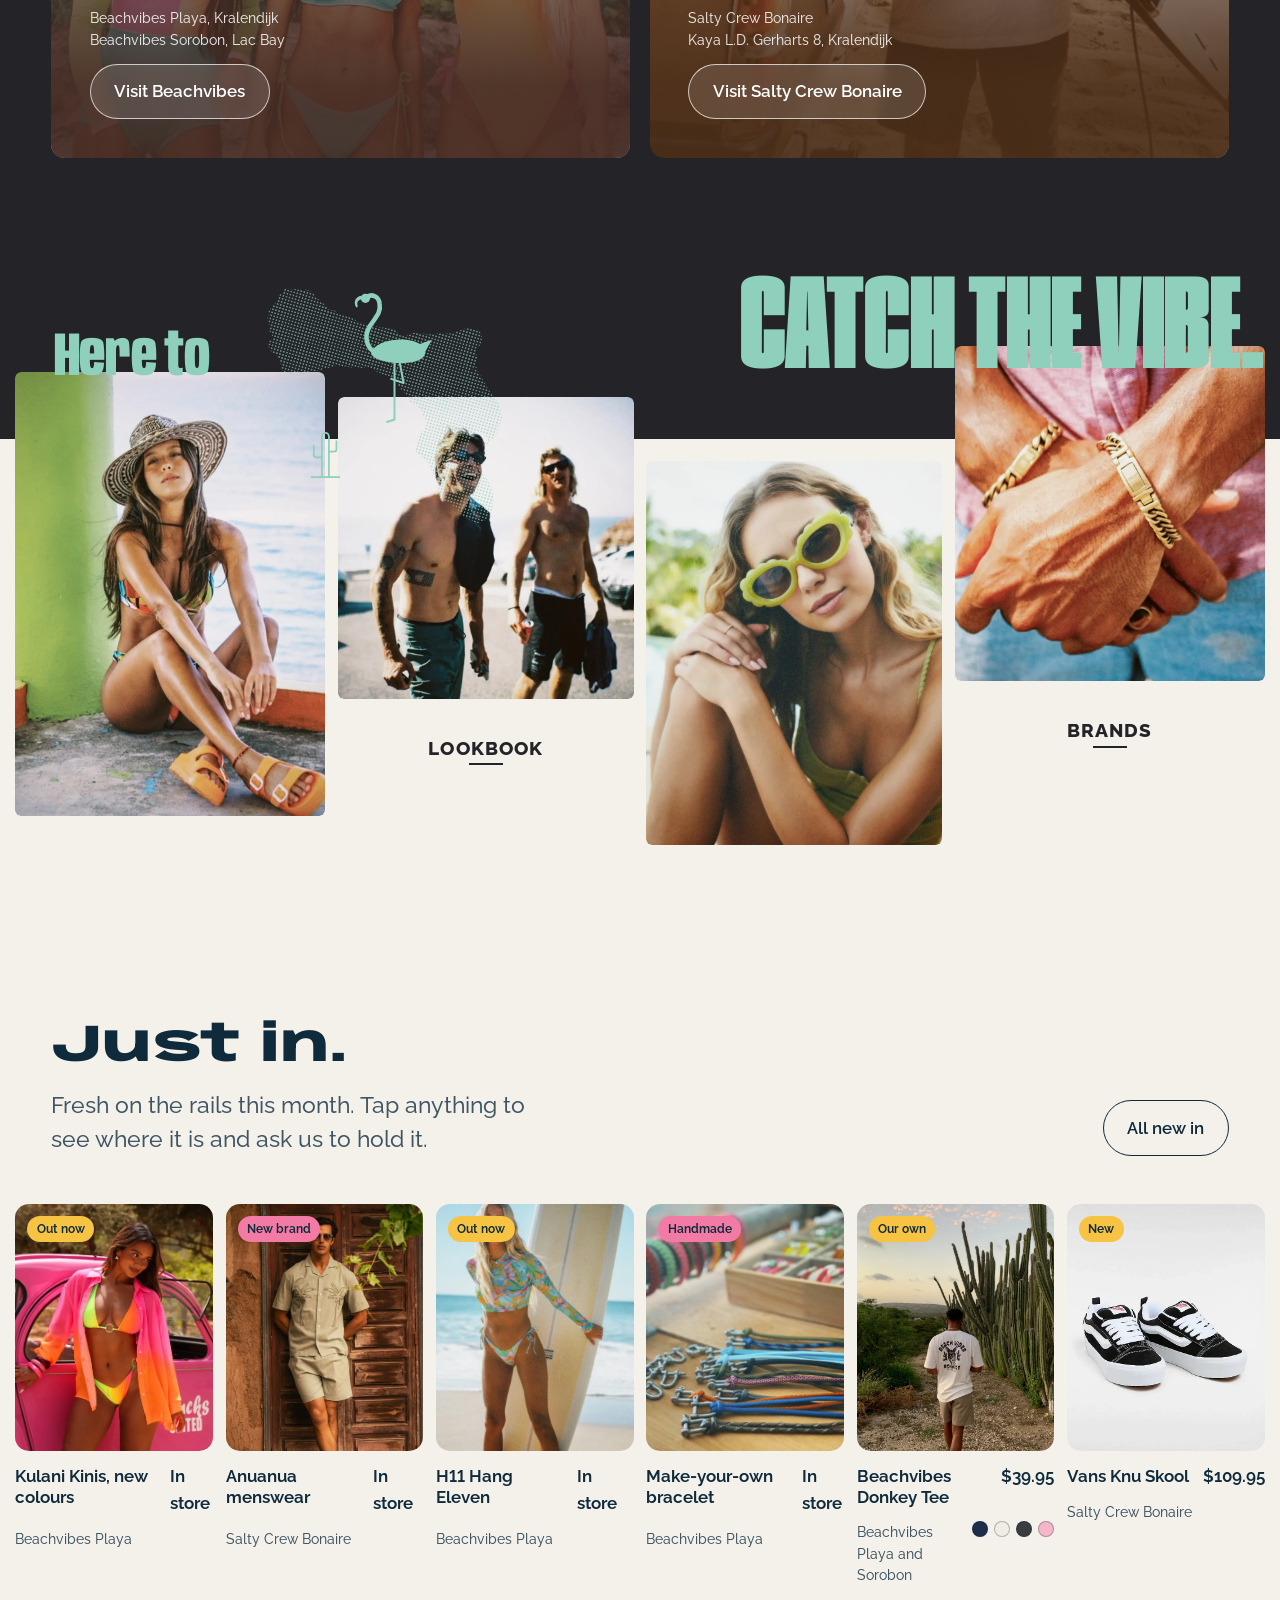
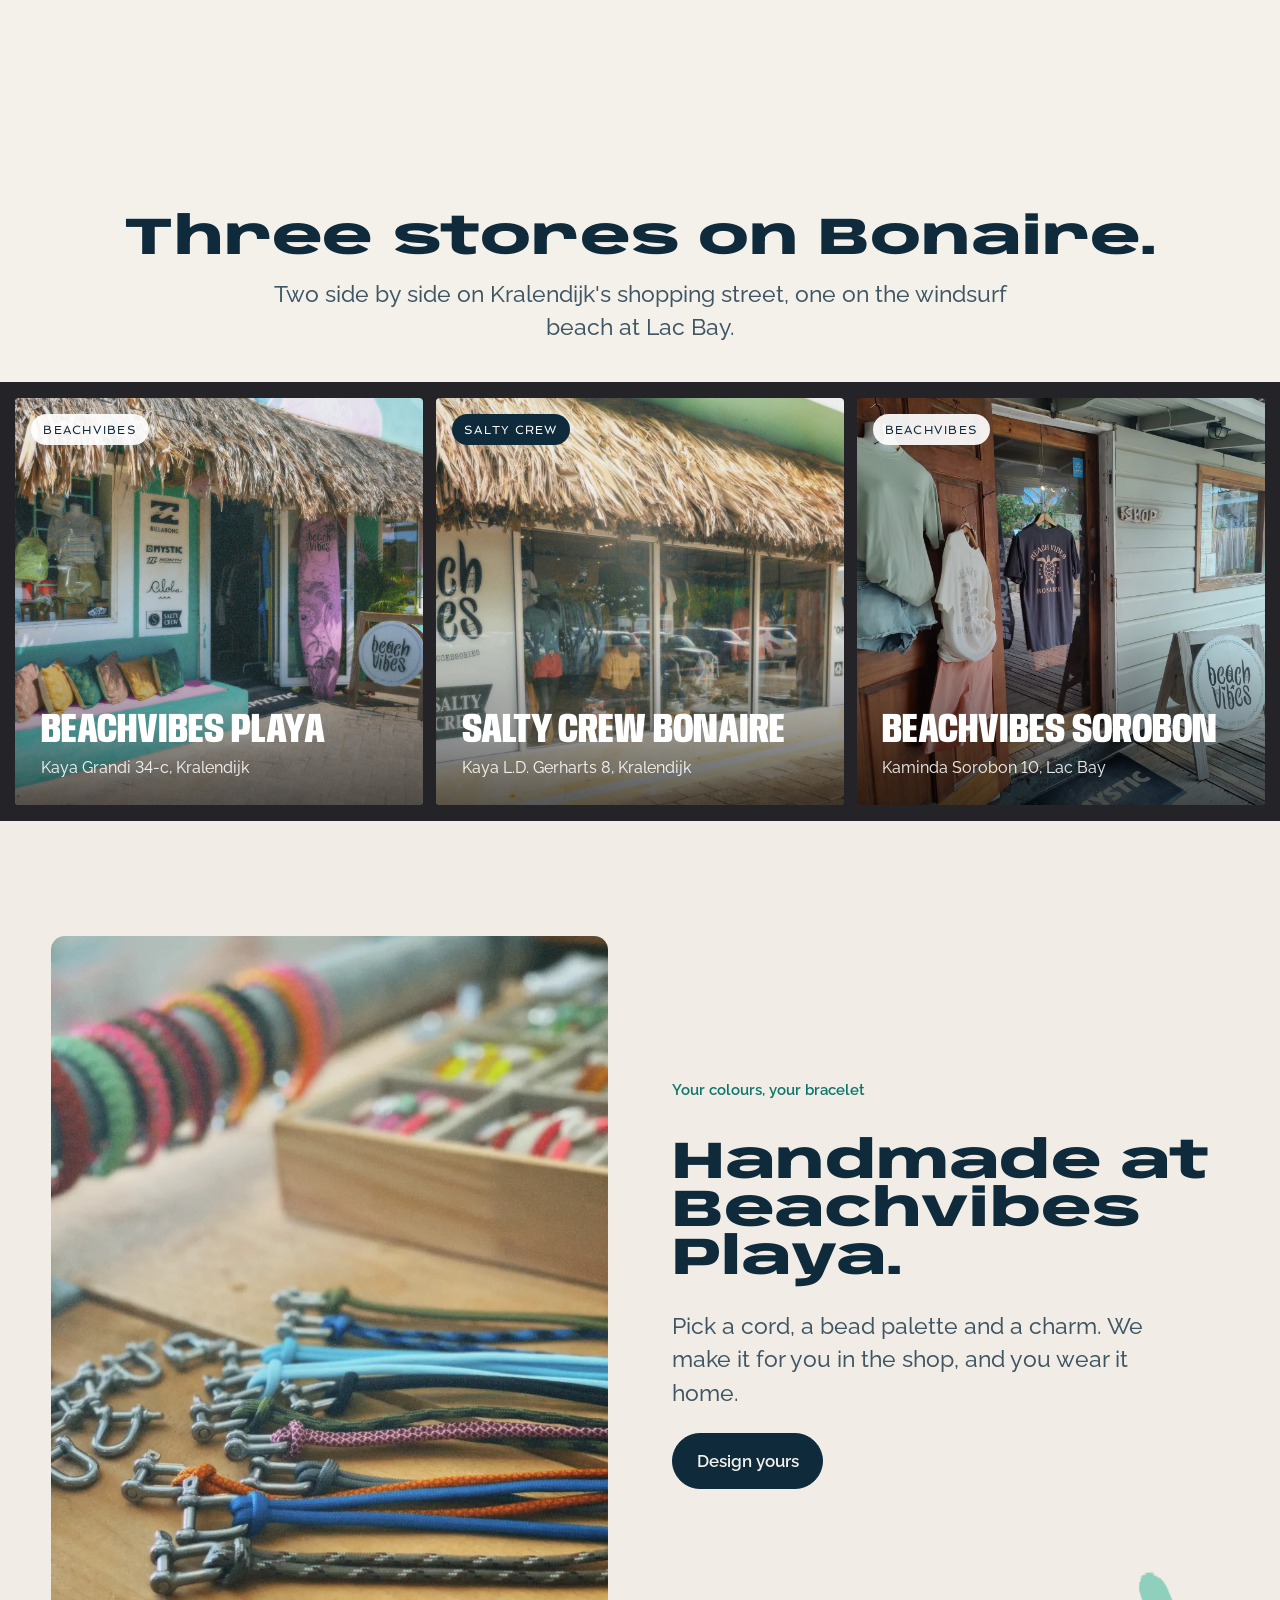
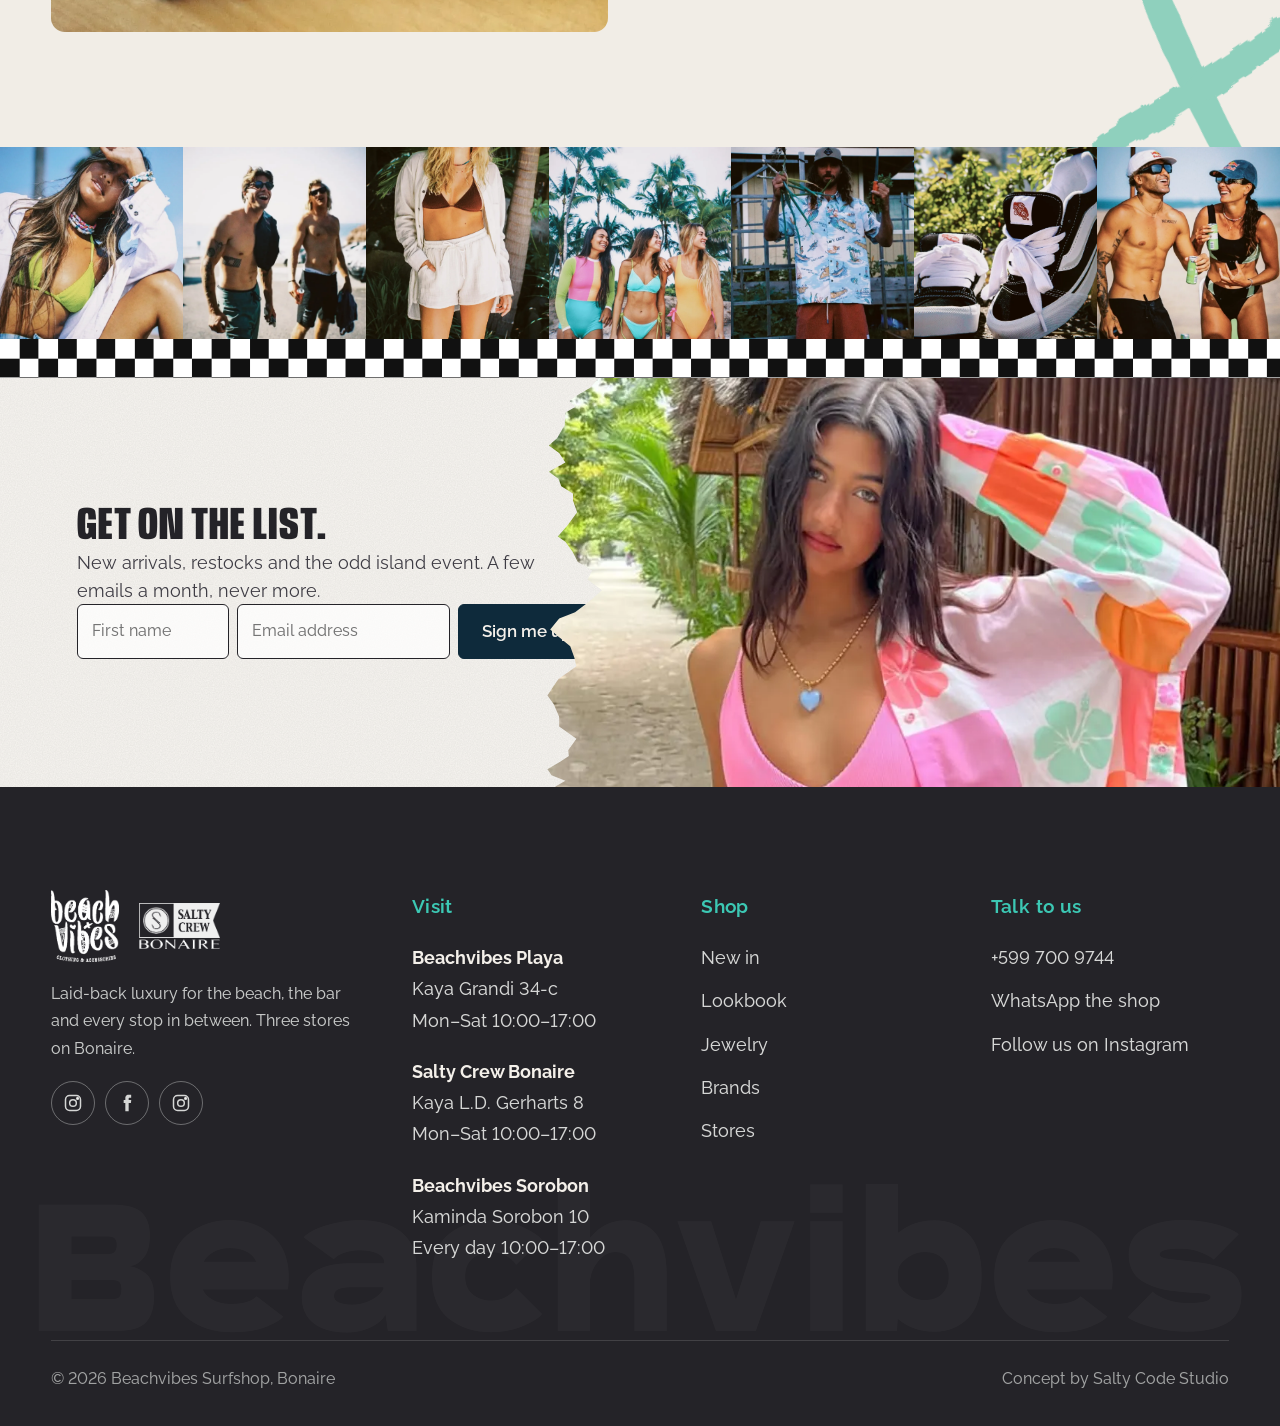
==== commit 05a49847: "Add PostHog (EU, cookieless) visit tracking; ?for=name tags personal links Co-Authored-By: Claude Op" ====
--- a/site/index.html
+++ b/site/index.html
@@ -16,6 +16,17 @@
 <link rel="stylesheet" href="https://fonts.googleapis.com/css2?family=Anybody:wdth,wght@50..150,400..900&family=Raleway:ital,wght@0,300..800;1,300..600&family=Spinnaker&display=swap">
 <link rel="stylesheet" href="css/site.css?v=45">
 <script src="js/site.js?v=16" defer></script>
+<script src="js/ph.js?v=1" defer></script>
+<script>
+addEventListener('DOMContentLoaded', function () {
+  if (!window.posthog || !posthog.init) return;
+  var q = new URLSearchParams(location.search).get('for');
+  try { if (q) sessionStorage.setItem('bv-for', q); q = q || sessionStorage.getItem('bv-for'); } catch (e) {}
+  posthog.init('phc_sR76fFDoKtKRAoUWQQjFGCwRdoLHfSHaGitg4WoLi2GC', { api_host: 'https://eu.i.posthog.com', persistence: 'memory', person_profiles: 'identified_only', disable_surveys: true, capture_pageleave: true });
+  posthog.register({ site: 'beach-vibes-mockup' });
+  if (q) { posthog.register({ recipient: q }); posthog.identify('beachvibes:' + q, { name: q, site: 'beach-vibes-mockup' }); }
+});
+</script>
 </head>
 <body data-page="index" class="has-hero">
 <a class="skip" href="#main">Skip to content</a>
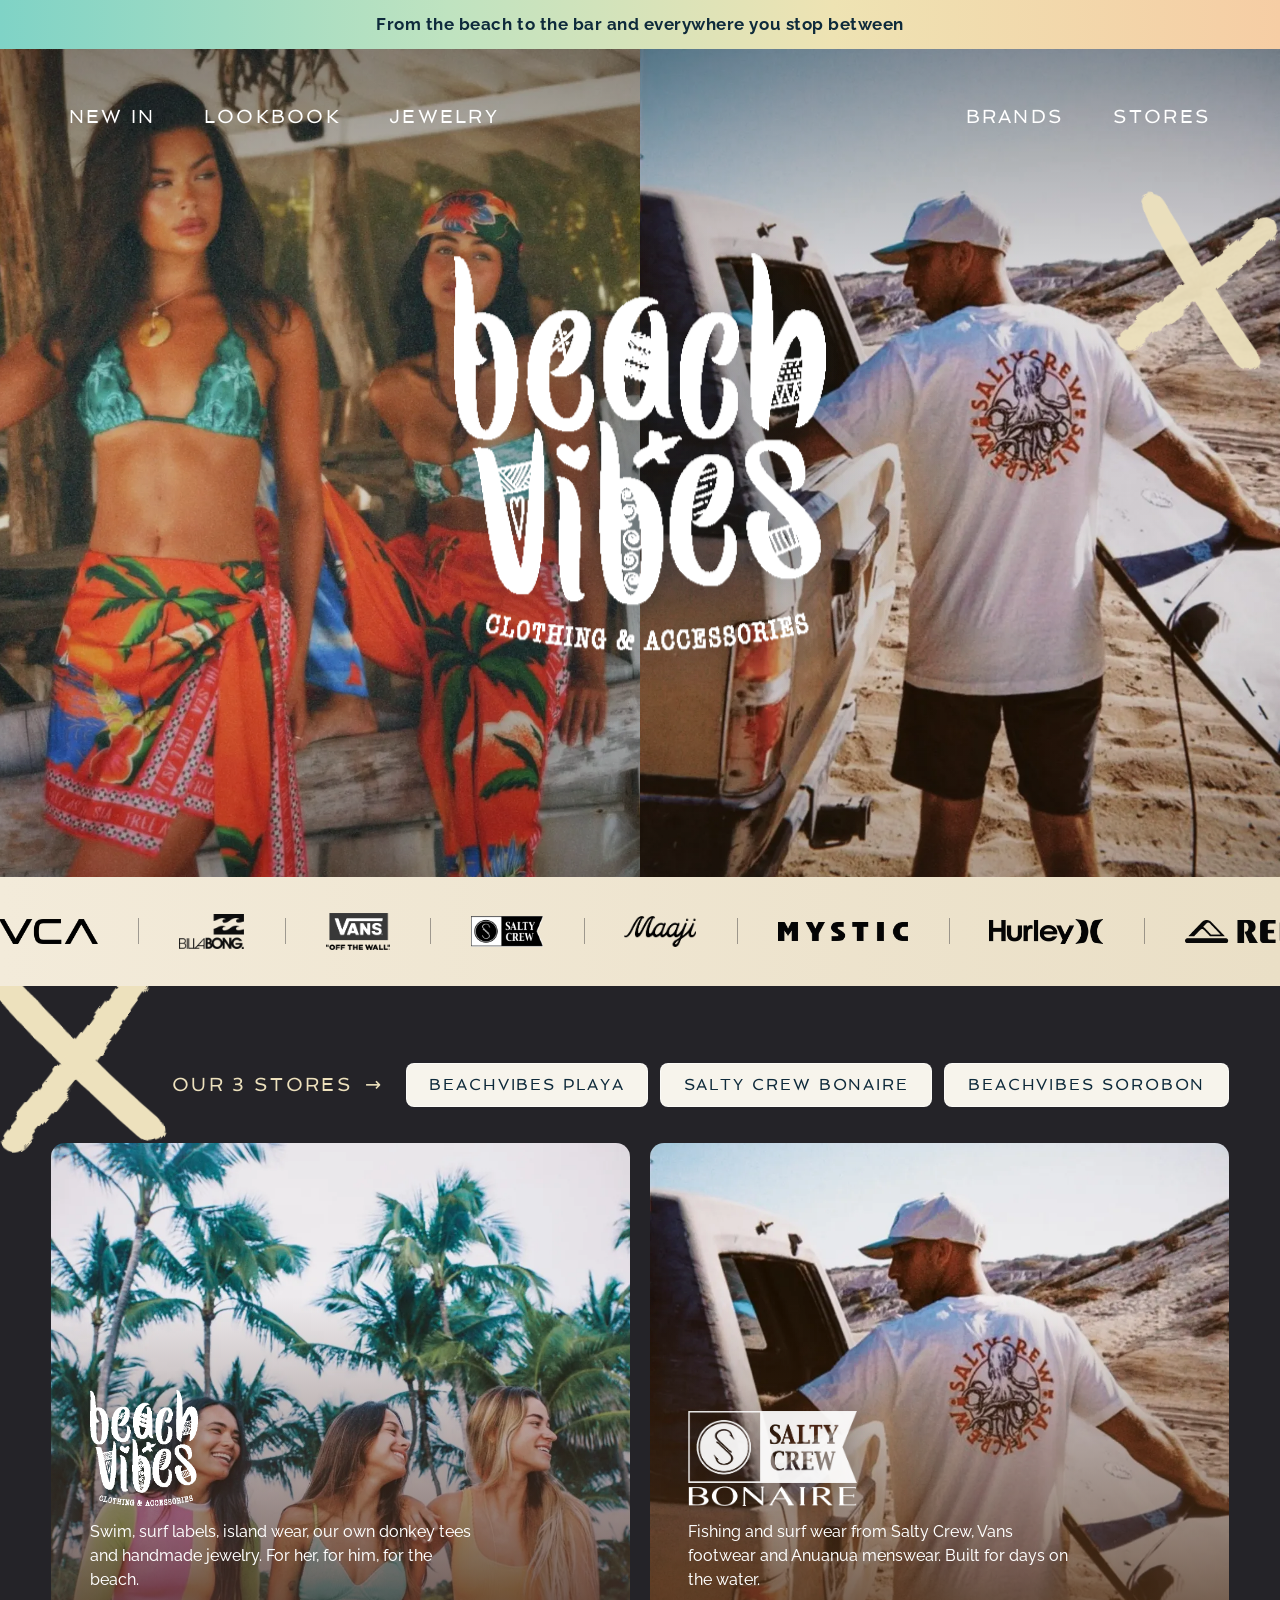
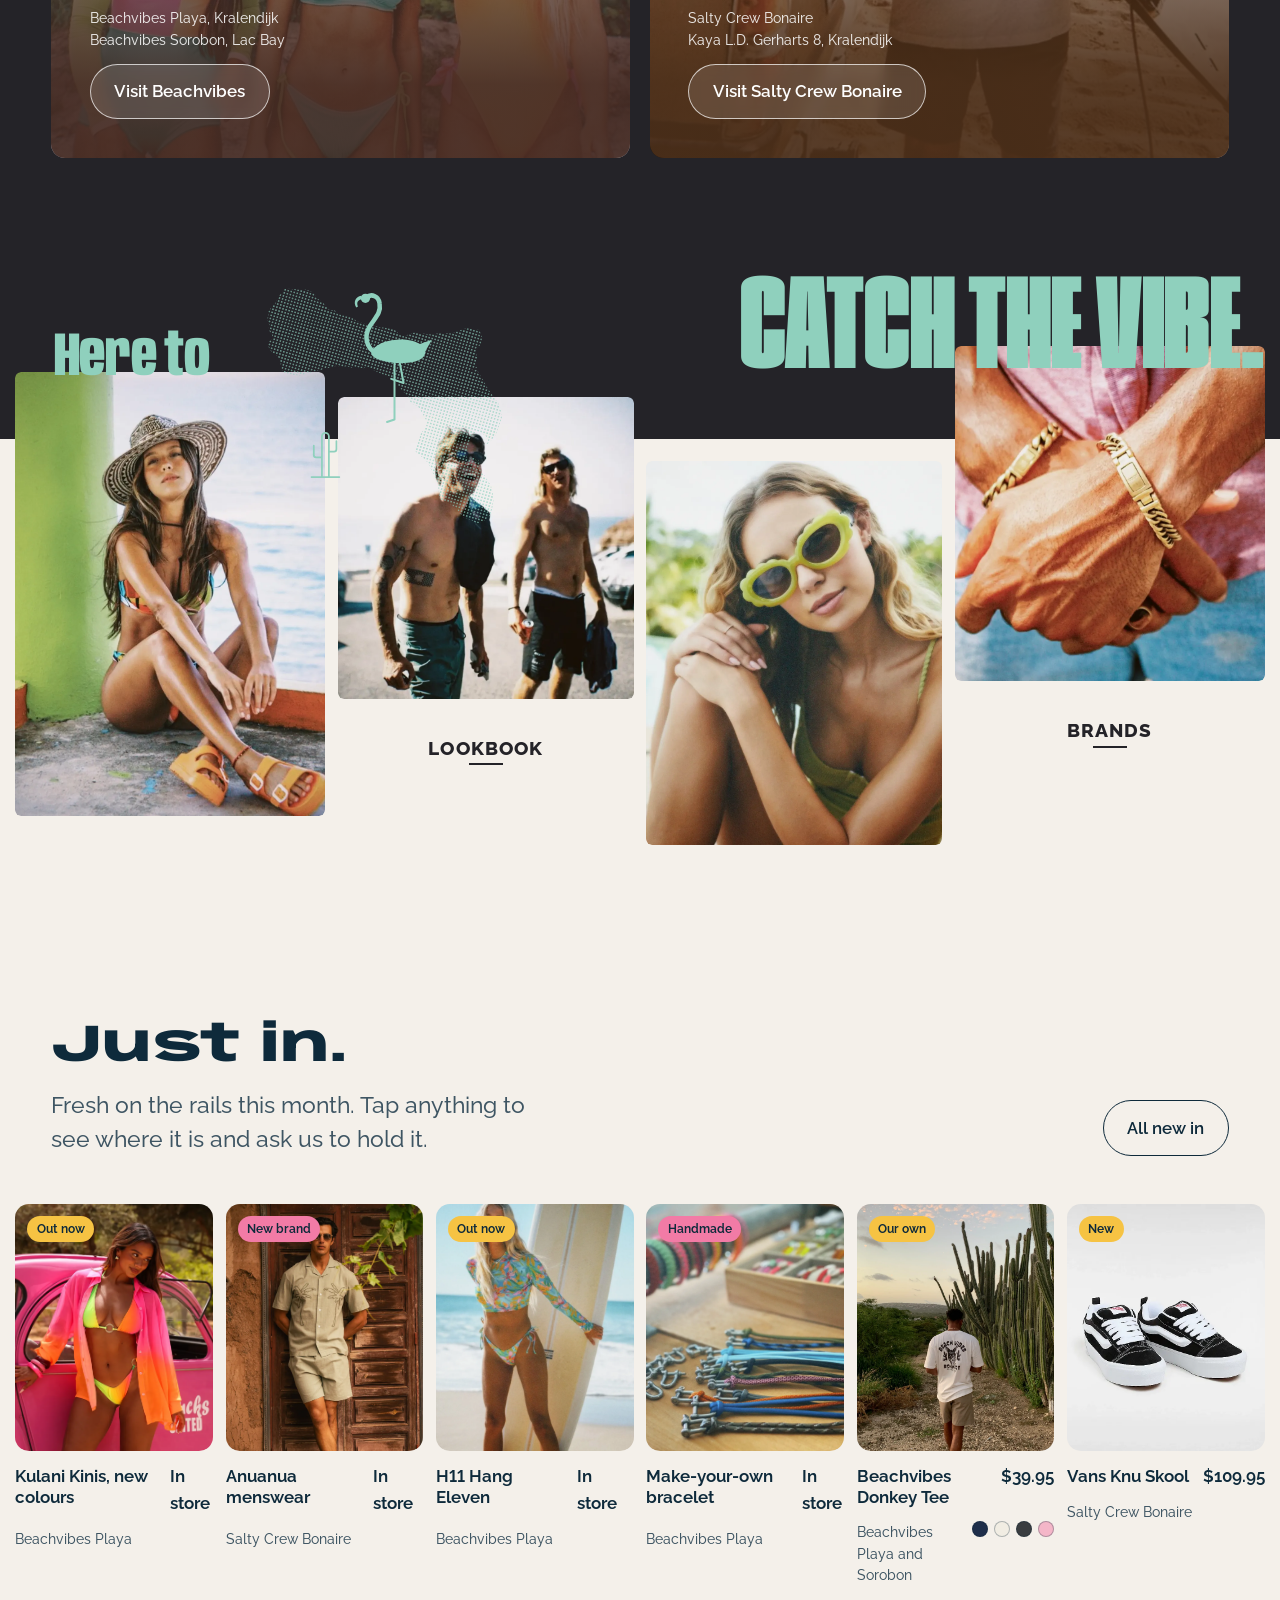
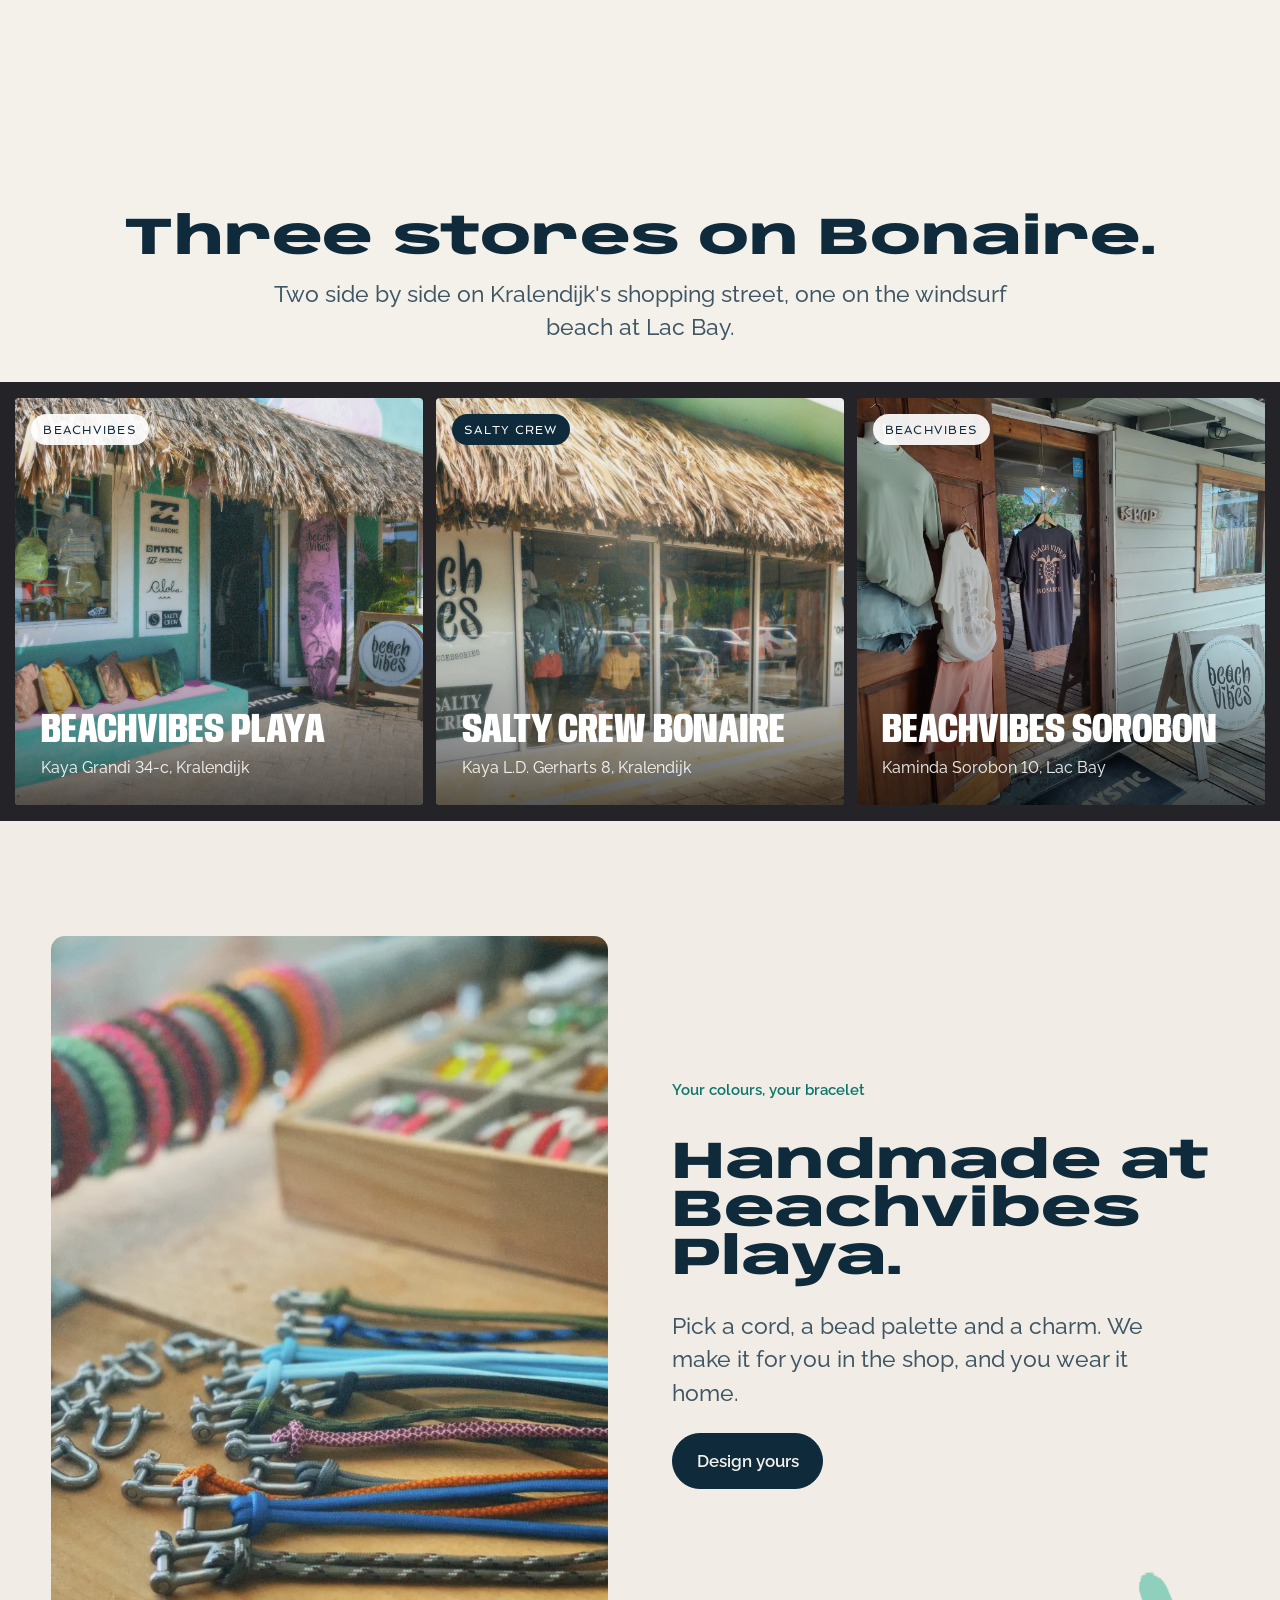
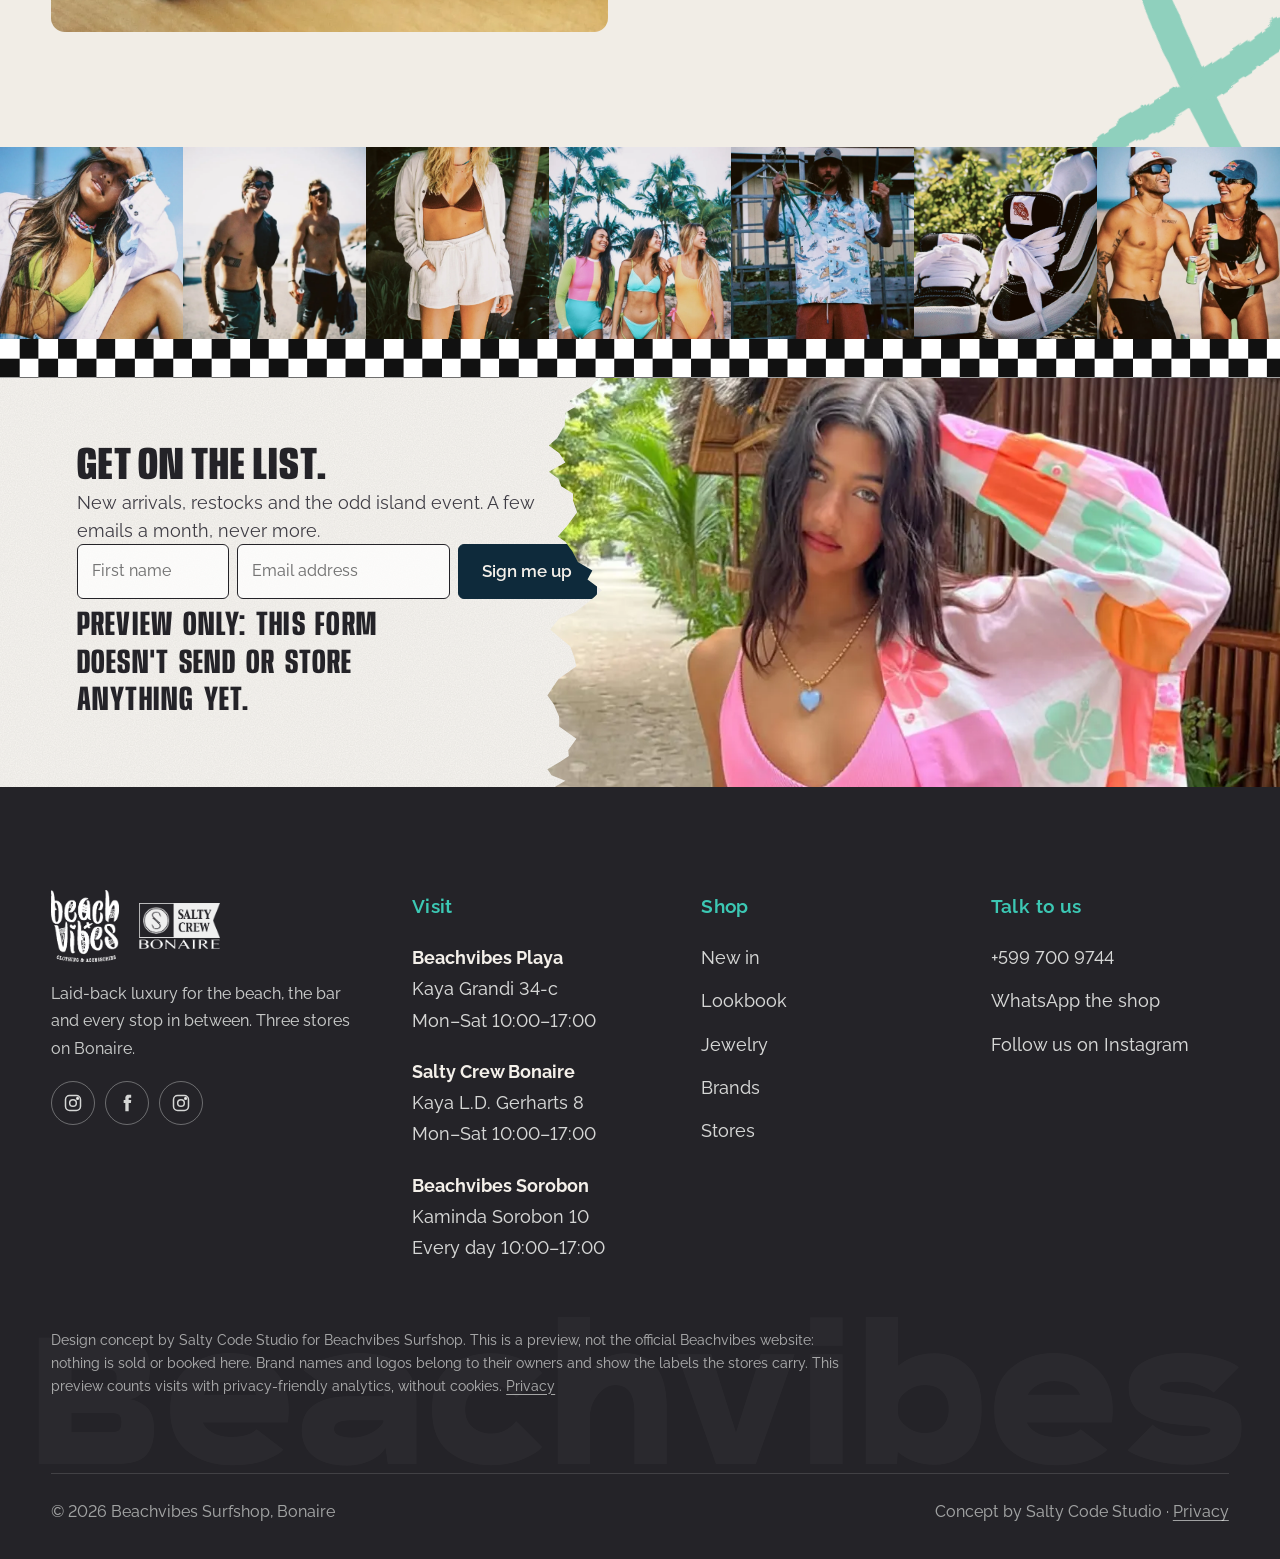
==== commit 391d6b87: "Privacy page, concept disclaimer, analytics opt-out (DNT/GPC respected), personal-link notice, robot" ====
--- a/site/index.html
+++ b/site/index.html
@@ -14,17 +14,29 @@
 <link rel="preconnect" href="https://fonts.googleapis.com">
 <link rel="preconnect" href="https://fonts.gstatic.com" crossorigin>
 <link rel="stylesheet" href="https://fonts.googleapis.com/css2?family=Anybody:wdth,wght@50..150,400..900&family=Raleway:ital,wght@0,300..800;1,300..600&family=Spinnaker&display=swap">
-<link rel="stylesheet" href="css/site.css?v=45">
+<link rel="stylesheet" href="css/site.css?v=46">
 <script src="js/site.js?v=16" defer></script>
 <script src="js/ph.js?v=1" defer></script>
 <script>
 addEventListener('DOMContentLoaded', function () {
   if (!window.posthog || !posthog.init) return;
+  var off = false;
+  try { off = localStorage.getItem('bv-optout') === '1'; } catch (e) {}
+  if (off || navigator.doNotTrack === '1' || window.doNotTrack === '1' || navigator.globalPrivacyControl) return;
   var q = new URLSearchParams(location.search).get('for');
   try { if (q) sessionStorage.setItem('bv-for', q); q = q || sessionStorage.getItem('bv-for'); } catch (e) {}
-  posthog.init('phc_sR76fFDoKtKRAoUWQQjFGCwRdoLHfSHaGitg4WoLi2GC', { api_host: 'https://eu.i.posthog.com', persistence: 'memory', person_profiles: 'identified_only', disable_surveys: true, capture_pageleave: true });
+  posthog.init('phc_sR76fFDoKtKRAoUWQQjFGCwRdoLHfSHaGitg4WoLi2GC', { api_host: 'https://eu.i.posthog.com', persistence: 'memory', person_profiles: 'identified_only', disable_surveys: true, disable_session_recording: true, capture_pageleave: true, property_denylist: ['$ip'] });
   posthog.register({ site: 'beach-vibes-mockup' });
-  if (q) { posthog.register({ recipient: q }); posthog.identify('beachvibes:' + q, { name: q, site: 'beach-vibes-mockup' }); }
+  if (q) {
+    posthog.register({ recipient: q }); posthog.identify('beachvibes:' + q, { name: q, site: 'beach-vibes-mockup' });
+    var seen = false; try { seen = sessionStorage.getItem('bv-note') === '1'; } catch (e) {}
+    if (!seen) {
+      var n = document.createElement('div'); n.className = 'link-note'; n.setAttribute('role', 'status');
+      n.innerHTML = '<p>This is your personal preview link, so we can see when it is opened and which pages are viewed. <a href="privacy.html">How we handle this</a></p><button type="button" aria-label="Close">×</button>';
+      n.querySelector('button').onclick = function () { n.remove(); try { sessionStorage.setItem('bv-note', '1'); } catch (e) {} };
+      document.body.appendChild(n);
+    }
+  }
 });
 </script>
 </head>
@@ -204,6 +216,7 @@
       <label class="sr-only" for="f-email">Email</label><input id="f-email" name="email" type="email" placeholder="Email address" autocomplete="email" required aria-describedby="f-email-err">
       <button class="btn" type="submit">Sign me up</button>
       <span class="error" id="f-email-err" data-email-error hidden></span>
+      <p class="form-demo">Preview only: this form doesn't send or store anything yet.</p>
     </form>
   </div></div>
 </section>
@@ -244,7 +257,8 @@
         <li><a href="http://instagram.com/BEACHVIBESSURFSHOP">Follow us on Instagram</a></li>
       </ul></div>
     </div>
-    <div class="footer-bottom"><span>© <span data-year>2026</span> Beachvibes Surfshop, Bonaire</span><span>Concept by Salty Code Studio</span></div>
+    <p class="footer-legal">Design concept by Salty Code Studio for Beachvibes Surfshop. This is a preview, not the official Beachvibes website: nothing is sold or booked here. Brand names and logos belong to their owners and show the labels the stores carry. This preview counts visits with privacy-friendly analytics, without cookies. <a href="privacy.html">Privacy</a></p>
+    <div class="footer-bottom"><span>© <span data-year>2026</span> Beachvibes Surfshop, Bonaire</span><span>Concept by Salty Code Studio · <a href="privacy.html">Privacy</a></span></div>
   </div>
 </footer>
 </body>
--- a/site/css/site.css
+++ b/site/css/site.css
@@ -986,3 +986,18 @@
 .mobile-nav a{border-radius:6px}
 .mobile-nav a:focus{outline:none}
 .mobile-nav a:focus-visible{outline:none;text-decoration:underline;text-decoration-color:var(--mint);text-decoration-thickness:2px;text-underline-offset:8px}
+
+/* legal: footer disclaimer, privacy page, personal-link note, demo form note */
+.footer-legal{position:relative;z-index:1;max-width:90ch;margin:clamp(40px,5vw,64px) 0 0;font-size:.9rem;line-height:1.6;color:rgba(244,246,243,.62)}
+.footer-legal a,.footer-bottom a{color:inherit;text-decoration:underline;text-underline-offset:3px}
+.form-demo{grid-column:1/-1;margin:4px 0 0;font-size:.85rem;color:#5a5860}
+body.no-hero .site-header{background:var(--salt)}
+.legal{padding-top:calc(var(--header-h) + clamp(32px,5vw,64px))}
+.legal-wrap{max-width:760px}
+.legal h2{font-size:1.25rem;margin:36px 0 8px}
+.legal p{line-height:1.7}
+.legal code{font-size:.92em;background:rgba(0,0,0,.06);padding:.1em .35em;border-radius:4px}
+.link-note{position:fixed;z-index:80;left:16px;right:16px;bottom:16px;max-width:520px;margin-inline:auto;display:flex;gap:12px;align-items:flex-start;padding:14px 14px 14px 18px;background:var(--char);color:#fff;border-radius:10px;box-shadow:0 10px 30px rgba(0,0,0,.25);font-size:.95rem;line-height:1.5}
+.link-note p{margin:0}
+.link-note a{color:var(--mint)}
+.link-note button{flex:none;width:36px;height:36px;border-radius:50%;border:1px solid rgba(255,255,255,.4);background:transparent;color:#fff;font-size:1.2rem;cursor:pointer}
